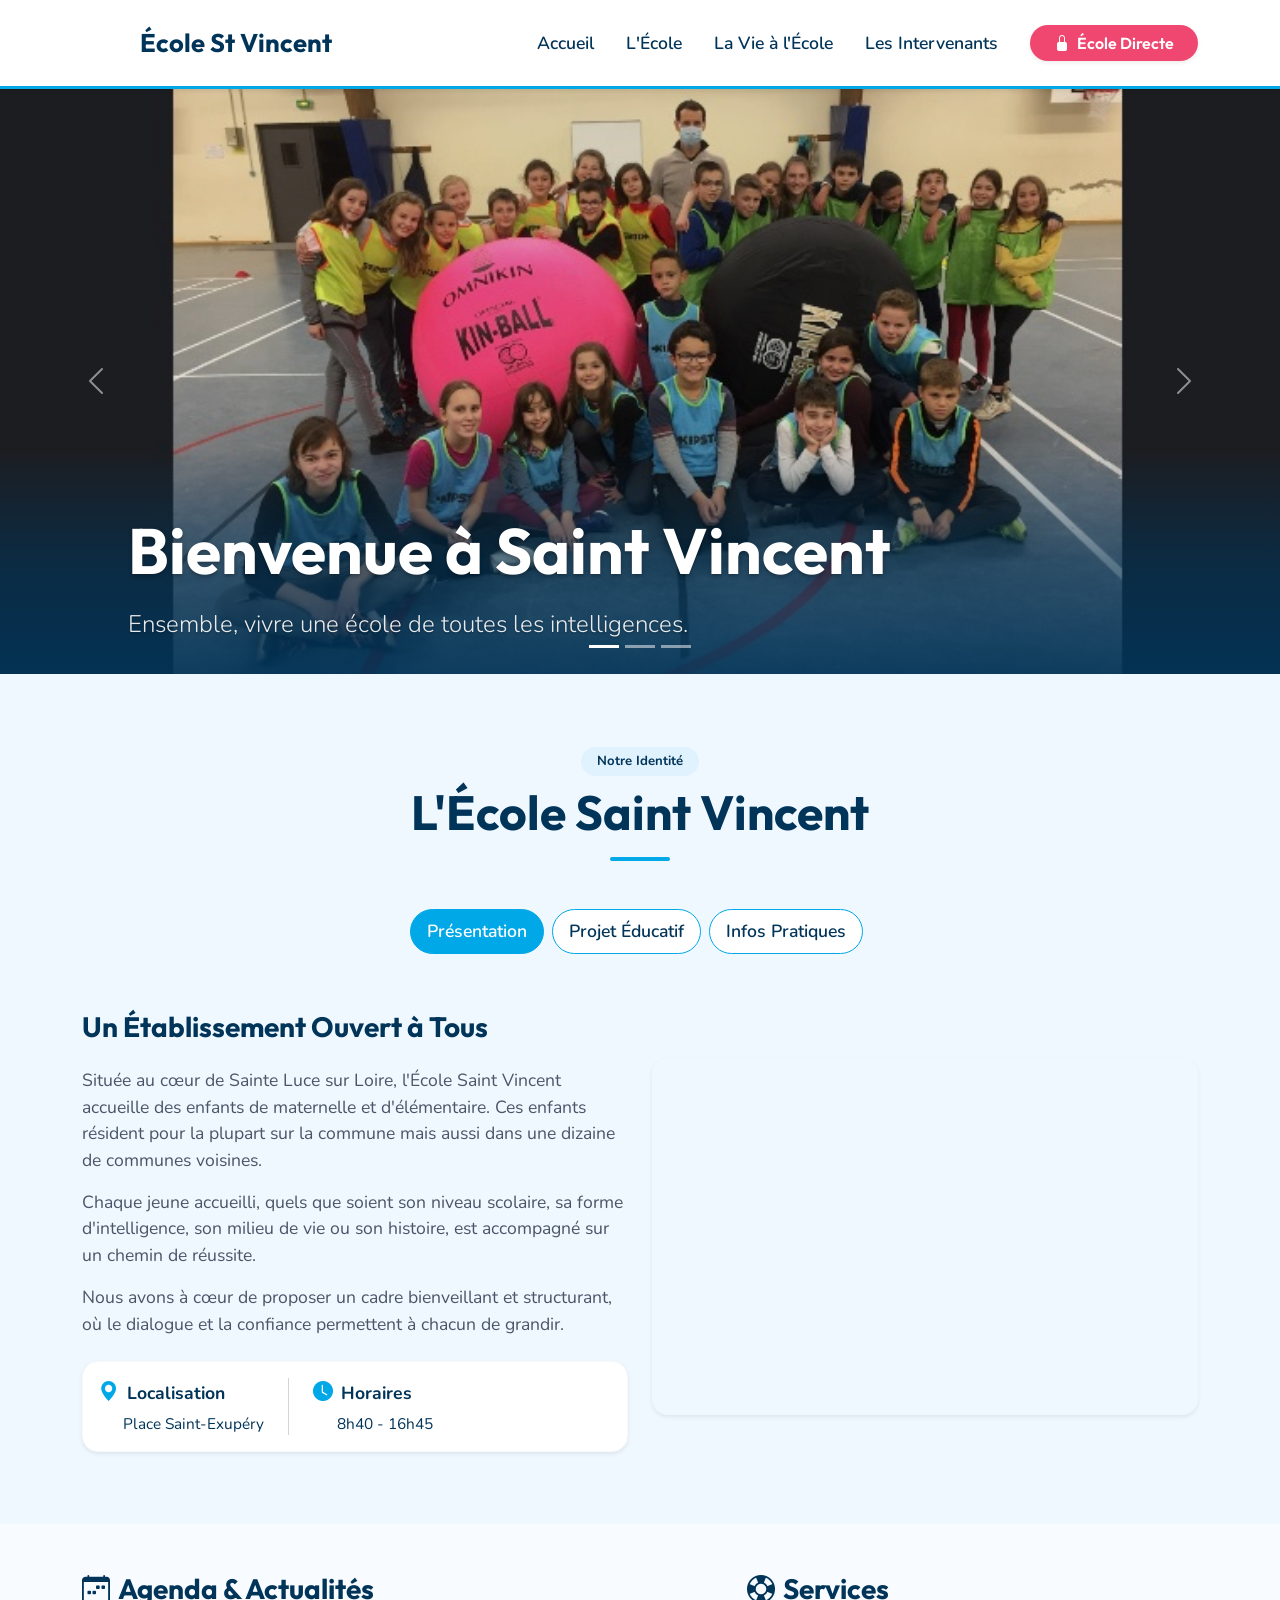
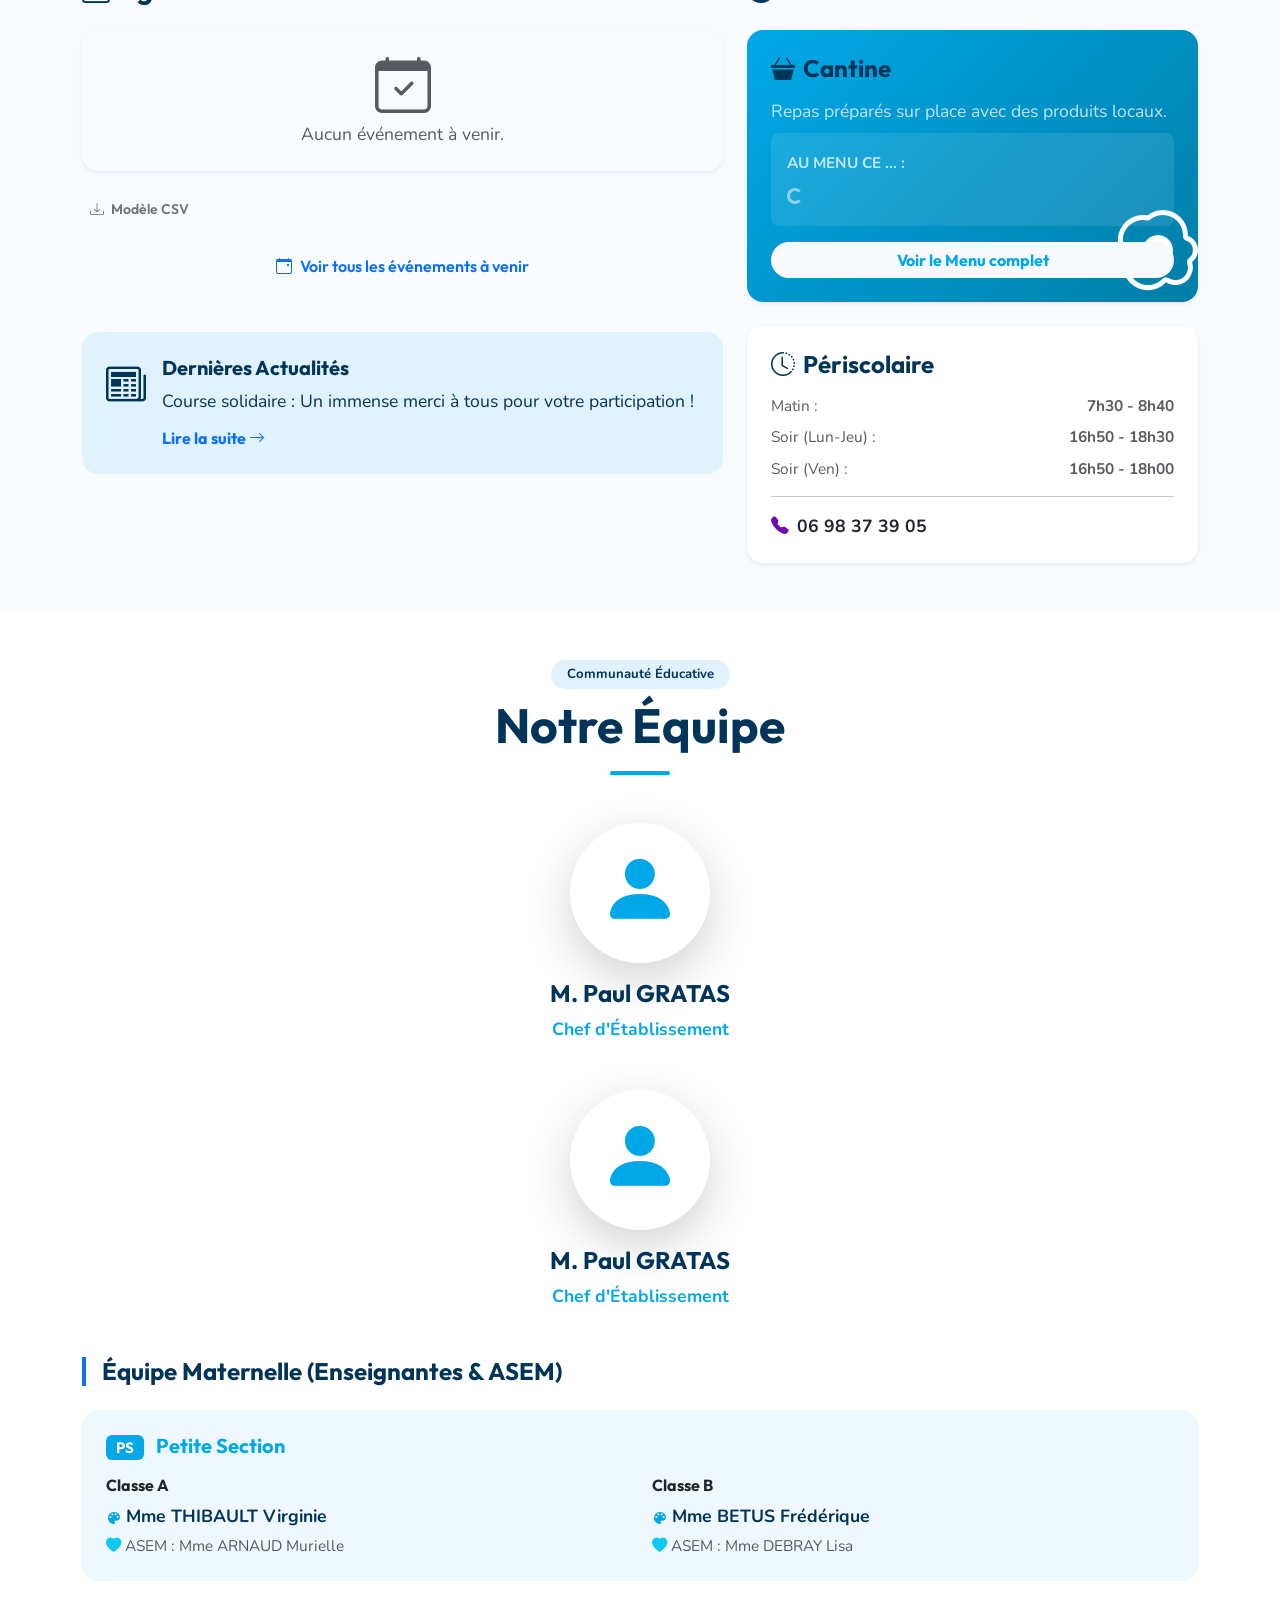
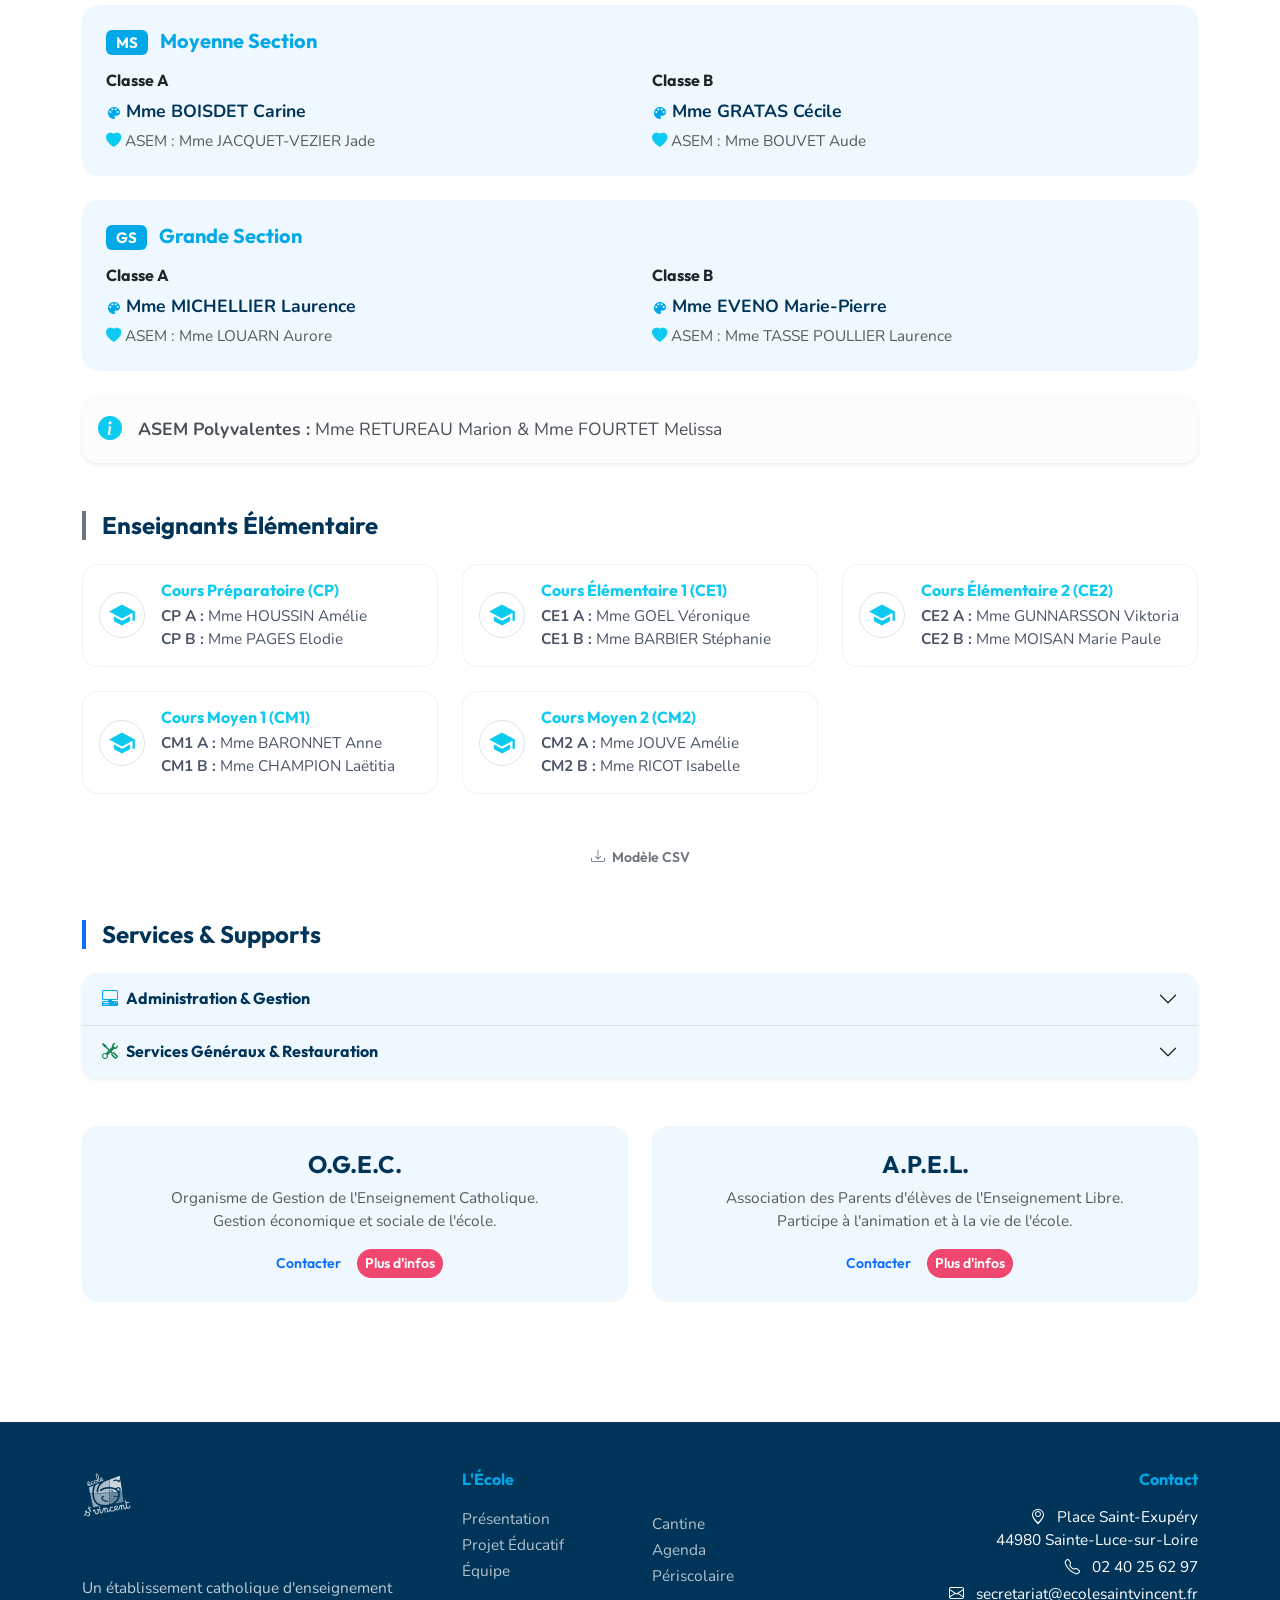
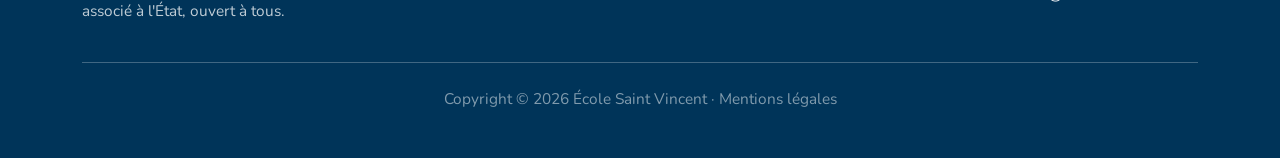
==== site_ecole_light/index.html @ 23d78b86 "test" ====
<!DOCTYPE html>
<html lang="fr">

<head>
    <meta charset="UTF-8">
    <meta name="viewport" content="width=device-width, initial-scale=1.0">
    <meta name="description"
        content="École Saint Vincent à Sainte-Luce-sur-Loire. Établissement catholique d'enseignement maternelle et élémentaire, ouvert à tous. Pédagogie bienveillante et inclusion.">
    <title>École Saint Vincent - Sainte-Luce-sur-Loire</title>
    <!-- Google Fonts: Outfit for headings, Nunito for text -->
    <link rel="preconnect" href="https://fonts.googleapis.com">
    <link rel="preconnect" href="https://fonts.gstatic.com" crossorigin>
    <link
        href="https://fonts.googleapis.com/css2?family=Outfit:wght@400;600;700&family=Nunito:wght@400;600;700&display=swap"
        rel="stylesheet">

    <!-- Bootstrap 5 CDN -->
    <link href="https://cdn.jsdelivr.net/npm/bootstrap@5.3.0/dist/css/bootstrap.min.css" rel="stylesheet">
    <!-- Bootstrap Icons -->
    <link rel="stylesheet" href="https://cdn.jsdelivr.net/npm/bootstrap-icons@1.11.0/font/bootstrap-icons.css">
    <!-- Google Material Icons -->
    <link href="https://fonts.googleapis.com/icon?family=Material+Icons" rel="stylesheet">
    <!-- Custom CSS -->
    <link href="assets/css/style.css?v=4" rel="stylesheet">
    <link rel="icon" href="assets/images/favicon.png" type="image/png">

    <!-- SEO & Open Graph -->
    <meta property="og:type" content="website">
    <meta property="og:url" content="https://www.ecolesaintvincent.fr/">
    <meta property="og:title" content="École Saint Vincent - Sainte-Luce-sur-Loire">
    <meta property="og:description"
        content="École maternelle et élémentaire catholique. Pédagogie bienveillante, ouverte à tous. Découvrez notre projet éducatif.">
    <meta property="og:image" content="https://www.ecolesaintvincent.fr/assets/images/banner1.jpg">

<body data-bs-spy="scroll" data-bs-target=".navbar" data-bs-offset="70">
    <!-- Preloader -->
    <div id="loader">
        <div class="spinner"></div>
    </div>

    <!-- Navigation -->
    <nav class="navbar navbar-expand-lg navbar-custom sticky-top shadow-sm">
        <div class="container">
            <a class="navbar-brand d-flex align-items-center fw-bold" href="index.html">
                <img src="assets/images/logo.png" alt="Logo École Saint Vincent" height="50"
                    class="me-2 d-inline-block align-text-top">
                <span class="d-none d-sm-inline">École St Vincent</span>
            </a>
            <button class="navbar-toggler" type="button" data-bs-toggle="collapse" data-bs-target="#navbarNav">
                <span class="navbar-toggler-icon"></span>
            </button>
            <div class="collapse navbar-collapse" id="navbarNav">
                <ul class="navbar-nav ms-auto align-items-center">
                    <li class="nav-item"><a class="nav-link active" href="index.html">Accueil</a></li>
                    <li class="nav-item"><a class="nav-link" href="#presentation">L'École</a></li>
                    <li class="nav-item"><a class="nav-link" href="#vie-scolaire">La Vie à l'École</a></li>
                    <li class="nav-item"><a class="nav-link" href="#intervenants">Les Intervenants</a></li>
                    <li class="nav-item ms-lg-3 mt-2 mt-lg-0">
                        <a class="btn btn-action shadow-sm rounded-pill px-4" href="https://www.ecoledirecte.com"
                            target="_blank"><i class="bi bi-lock-fill me-1"></i> École Directe</a>
                    </li>
                </ul>
            </div>
        </div>
    </nav>

    <!-- Hero Carousel -->
    <header id="homeCarousel" class="carousel slide carousel-fade" data-bs-ride="carousel">
        <div class="carousel-indicators">
            <button type="button" data-bs-target="#homeCarousel" data-bs-slide-to="0" class="active"></button>
            <button type="button" data-bs-target="#homeCarousel" data-bs-slide-to="1"></button>
            <button type="button" data-bs-target="#homeCarousel" data-bs-slide-to="2"></button>
        </div>
        <div class="carousel-inner">
            <!-- Organic Blob Background -->
            <div class="blob-container d-none d-lg-block">
                <div class="blob-shape"></div>
            </div>
            <div class="carousel-item active">
                <img src="assets/images/banner1.jpg" class="d-block w-100 placeholder-img" alt="École Saint Vincent"
                    style="height: 65vh; object-fit: cover; filter: brightness(0.9);">
                <div class="carousel-caption d-none d-md-block text-start">
                    <h1 class="display-3 fw-bold mb-3 slide-in-bottom">Bienvenue à Saint Vincent</h1>
                    <p class="lead fs-4 slide-in-bottom delay-1">Ensemble, vivre une école de toutes les intelligences.
                    </p>
                </div>
            </div>
            <div class="carousel-item">
                <img src="assets/images/banner2.jpg" loading="lazy" class="d-block w-100 placeholder-img"
                    alt="Apprentissage" style="height: 65vh; object-fit: cover; filter: brightness(0.9);">
                <div class="carousel-caption d-none d-md-block text-start">
                    <h2 class="display-3 fw-bold mb-3">Construire son Histoire</h2>
                    <p class="lead fs-4">Accompagner chaque enfant sur un chemin de réussite.</p>
                </div>
            </div>
            <div class="carousel-item">
                <img src="assets/images/banner3.jpg" loading="lazy" class="d-block w-100 placeholder-img"
                    alt="Camaraderie" style="height: 65vh; object-fit: cover; filter: brightness(0.9);">
                <div class="carousel-caption d-none d-md-block text-start">
                    <h2 class="display-3 fw-bold mb-3">Au Cœur de Sainte-Luce</h2>
                    <p class="lead fs-4">Un établissement catholique ouvert à tous.</p>
                </div>
            </div>
        </div>
        <button class="carousel-control-prev" type="button" data-bs-target="#homeCarousel" data-bs-slide="prev">
            <span class="carousel-control-prev-icon" aria-hidden="true"></span>
            <span class="visually-hidden">Précédent</span>
        </button>
        <button class="carousel-control-next" type="button" data-bs-target="#homeCarousel" data-bs-slide="next">
            <span class="carousel-control-next-icon" aria-hidden="true"></span>
            <span class="visually-hidden">Suivant</span>
        </button>
    </header>

    <!-- L'École Section (Tabs) -->
    <section id="presentation" class="py-5 bg-light-fun">
        <div class="container py-lg-4">
            <div class="text-center mb-5">
                <span class="badge bg-royal-light rounded-pill px-3 py-2 fw-bold mb-2">Notre Identité</span>
                <h2 class="display-5 font-heading text-royal">L'École Saint Vincent</h2>
                <div class="sep-line mx-auto mt-3"></div>
            </div>

            <ul class="nav nav-pills justify-content-center mb-5" id="pills-tab" role="tablist">
                <li class="nav-item" role="presentation">
                    <button class="nav-link active" id="pills-home-tab" data-bs-toggle="pill"
                        data-bs-target="#pills-home" type="button" role="tab">Présentation</button>
                </li>
                <li class="nav-item" role="presentation">
                    <button class="nav-link" id="pills-projet-tab" data-bs-toggle="pill" data-bs-target="#pills-projet"
                        type="button" role="tab">Projet Éducatif</button>
                </li>
                <li class="nav-item" role="presentation">
                    <button class="nav-link" id="pills-infos-tab" data-bs-toggle="pill" data-bs-target="#pills-infos"
                        type="button" role="tab">Infos Pratiques</button>
                </li>
            </ul>

            <div class="tab-content" id="pills-tabContent">
                <!-- Présentation -->
                <div class="tab-pane fade show active" id="pills-home" role="tabpanel">
                    <div class="row align-items-start">
                        <!-- Left Column: Story/Text + Info -->
                        <div class="col-lg-6">
                            <h3 class="fw-bold text-royal mb-4">Un Établissement Ouvert à Tous</h3>
                            <p>Située au cœur de Sainte Luce sur Loire, l'École Saint Vincent accueille des enfants de
                                maternelle et d'élémentaire. Ces enfants résident pour la plupart sur la commune mais
                                aussi dans une dizaine de communes voisines.</p>
                            <p>Chaque jeune accueilli, quels que soient son niveau scolaire, sa forme d'intelligence,
                                son milieu de vie ou son histoire, est accompagné sur un chemin de réussite.</p>
                            <p class="mb-4">Nous avons à cœur de proposer un cadre bienveillant et structurant, où le
                                dialogue et la
                                confiance permettent à chacun de grandir.</p>

                            <!-- Info Block (Moved to Left) -->
                            <div class="d-flex gap-4 bg-white p-3 rounded-4 shadow-sm border border-light w-100">
                                <div class="text-royal">
                                    <div class="d-flex align-items-center mb-1">
                                        <i class="bi bi-geo-alt-fill fs-5 me-2 text-primary"></i>
                                        <strong>Localisation</strong>
                                    </div>
                                    <span class="small d-block ps-4">Place Saint-Exupéry</span>
                                </div>
                                <div class="vr opacity-25"></div>
                                <div class="text-royal">
                                    <div class="d-flex align-items-center mb-1">
                                        <i class="bi bi-clock-fill fs-5 me-2 text-primary"></i>
                                        <strong>Horaires</strong>
                                    </div>
                                    <span class="small d-block ps-4">8h40 - 16h45</span>
                                </div>
                            </div>
                        </div>

                        <!-- Right Column: Map Only -->
                        <div class="col-lg-6 mt-4 mt-lg-0 pt-lg-5">
                            <!-- Google Maps (Zoom Increased z=16) -->
                            <div class="rounded-4 overflow-hidden shadow-sm h-100">
                                <iframe
                                    src="https://maps.google.com/maps?q=7G26%2B4G%20Sainte-Luce-sur-Loire&t=&z=16&ie=UTF8&iwloc=&output=embed"
                                    width="100%" height="350" style="border:0;" allowfullscreen="" loading="lazy"
                                    referrerpolicy="no-referrer-when-downgrade">
                                </iframe>
                            </div>
                        </div>
                    </div>
                </div>

                <!-- Projet Éducatif -->
                <div class="tab-pane fade" id="pills-projet" role="tabpanel">
                    <div class="card border-0 shadow-sm p-4 p-lg-5 rounded-4">
                        <div class="text-center mb-4">
                            <i class="bi bi-book-half display-4 text-secondary mb-3"></i>
                            <h3 class="fw-bold text-royal">"Ensemble vivre une école de toutes les intelligences"</h3>
                        </div>

                        <div class="row">
                            <div class="col-12">
                                <p class="lead text-center fst-italic text-muted mb-5">"Construire avec chacun une
                                    histoire signe de vie"</p>

                                <div class="mb-5">
                                    <h4 class="fw-bold text-primary mb-3">Un lieu de formation intégrale de la personne
                                        humaine</h4>
                                    <p class="fst-italic text-muted">"Faire la vérité sur sa relation aux autres.
                                        Apprendre à accepter l’autre dans sa différence, et voir dans cette différence
                                        la source de l’enrichissement mutuel." (Jean Marie PetitClerc)</p>
                                    <p>Notre école est avant tout un lieu de vie où tous (enfants, parents, enseignants,
                                        personnel) prennent plaisir à venir. Elle vit au quotidien les valeurs de
                                        l'Evangile, dans le respect des convictions de chacun. Dans une confiance
                                        partagée, chacun y trouve sa place.</p>
                                </div>

                                <div class="mb-5">
                                    <h4 class="fw-bold text-success mb-3">Un lieu d'expression et de réalisation</h4>
                                    <p class="fst-italic text-muted">"Accueillir, ce n'est pas se mettre en avant, mais
                                        laisser l'autre s'avancer, c'est d'abord apprendre à recevoir"</p>
                                    <p>Des temps forts et pédagogiques (échanges de services, décloisonnements, tuteurs,
                                        partenariats…) permettent de s’ouvrir aux autres. L'école St Vincent pose un
                                        cadre éducatif structurant pour permettre à chaque enfant de développer des
                                        compétences sociales essentielles.</p>
                                    <div class="alert alert-light border-start border-4 border-success shadow-sm">
                                        <i class="bi bi-shield-check text-success me-2"></i><strong>Engagement
                                            :</strong> L'école a signé la Charte contre le harcèlement (PHARE).
                                    </div>
                                </div>

                                <div class="mb-5">
                                    <h4 class="fw-bold text-primary mb-3">Un lieu d'attention aux fragilités</h4>
                                    <p>Une attention particulière est portée aux enfants aux besoins éducatifs
                                        particuliers. Nous proposons à chacun de mettre en avant ses compétences, en
                                        apportant des aides appropriées en lien avec l'enseignante spécialisée et les
                                        partenaires extérieurs.</p>
                                </div>

                                <div class="mb-5">
                                    <h4 class="fw-bold text-secondary mb-3">Un lieu de formation au discernement</h4>
                                    <p>L'équipe enseignante développe une pédagogie permettant de travailler de manière
                                        autonome (plan de travail, exposé...). Elle maintient un degré d’exigence pour
                                        un travail personnel sérieux, tout en mettant en place une pédagogie
                                        différenciée (individuel, groupes de besoins).</p>
                                </div>

                                <div class="row g-4 mt-4">
                                    <div class="col-md-6">
                                        <div class="h-100 p-4 bg-light-fun rounded-4">
                                            <h5 class="fw-bold text-royal mb-3">Suivi Maternelle</h5>
                                            <ul class="list-unstyled small">
                                                <li class="mb-2"><i
                                                        class="bi bi-journal-check text-success me-2"></i>Livret de
                                                    réussites individuel</li>
                                                <li class="mb-2"><i
                                                        class="bi bi-journal-check text-success me-2"></i>Cahiers de vie
                                                    & liaison</li>
                                                <li><i class="bi bi-journal-check text-success me-2"></i>Diplôme de fin
                                                    de cycle I</li>
                                            </ul>
                                        </div>
                                    </div>
                                    <div class="col-md-6">
                                        <div class="h-100 p-4 bg-light-fun rounded-4">
                                            <h5 class="fw-bold text-royal mb-3">Suivi Élémentaire</h5>
                                            <ul class="list-unstyled small">
                                                <li class="mb-2"><i
                                                        class="bi bi-journal-richtext text-primary me-2"></i>Livret
                                                    Scolaire Unique (LSU)</li>
                                                <li class="mb-2"><i
                                                        class="bi bi-journal-richtext text-primary me-2"></i>Accessible
                                                    en ligne (Janv/Juin)</li>
                                                <li><i class="bi bi-journal-richtext text-primary me-2"></i>Bilan
                                                    d'année complet</li>
                                            </ul>
                                        </div>
                                    </div>
                                </div>
                                <button class="btn btn-outline-primary rounded-pill d-block mx-auto mt-4"
                                    data-bs-toggle="collapse" data-bs-target="#projetDetails">Lire le projet
                                    complet</button>
                                <div class="collapse mt-4" id="projetDetails">
                                    <!-- ... content ... -->
                                    <p>Détails du projet éducatif...</p>
                                </div>
                            </div>
                        </div>
                    </div>
                </div>

                <!-- Infos Pratiques -->
                <div class="tab-pane fade" id="pills-infos" role="tabpanel">
                    <div class="row g-4">
                        <!-- Règlements -->
                        <div class="col-md-4">
                            <div class="card h-100 border-0 shadow-sm rounded-4 text-center p-4">
                                <i class="bi bi-file-earmark-text text-primary display-4 mb-3"></i>
                                <h5>Règlements</h5>
                                <p class="text-muted small">Règlement intérieur et charte de vie.</p>
                                <button type="button" class="btn btn-outline-primary rounded-pill btn-sm mt-auto"
                                    data-bs-toggle="modal" data-bs-target="#reglementModal">Voir les détails</button>

                                <!-- Modal Règlements -->
                                <div class="modal fade" id="reglementModal" tabindex="-1" aria-hidden="true">
                                    <div class="modal-dialog">
                                        <div class="modal-content">
                                            <div class="modal-header">
                                                <h5 class="modal-title">Règlements</h5>
                                                <button type="button" class="btn-close" data-bs-dismiss="modal"
                                                    aria-label="Close"></button>
                                            </div>
                                            <div class="modal-body text-start">
                                                <h6 class="fw-bold text-royal mb-3">Préambule</h6>
                                                <p class="small">L’école Saint-Vincent est un établissement catholique
                                                    d’enseignement lié à l’Etat par un contrat d’association. Chaque
                                                    enfant accueilli est accompagné sur un chemin de réussite.</p>

                                                <h6 class="fw-bold text-royal mt-4 mb-2">Horaires & Accès</h6>
                                                <ul class="small">
                                                    <li><strong>Classe :</strong> 8h50-12h00 / 13h40-16h45. (Accueil dès
                                                        8h40).</li>
                                                    <li><strong>Portail :</strong> Fermé après 8h50 et 13h40. Respectez
                                                        impérativement ces horaires.</li>
                                                    <li><strong>Accès Maternelle :</strong> Accompagnement obligatoire
                                                        jusqu'à la classe. Poussettes à l'extérieur.</li>
                                                </ul>

                                                <h6 class="fw-bold text-royal mt-4 mb-2">Vie Scolaire</h6>
                                                <ul class="small">
                                                    <li><strong>Absences :</strong> Signaler avant 9h par mail.
                                                        Justificatif écrit au retour.</li>
                                                    <li><strong>Santé :</strong> Aucun médicament à l'école (sauf PAI).
                                                        Maladie contagieuse = éviction.</li>
                                                    <li><strong>Objets :</strong> Bijoux, Chewing-gums, sucettes et jeux
                                                        d'échange interdits.</li>
                                                </ul>

                                                <h6 class="fw-bold text-royal mt-4 mb-2">Sanctions</h6>
                                                <p class="small">En cas de manquement, des sanctions graduées sont
                                                    prévues : de l'avertissement oral (Niveau 1) à l'exclusion
                                                    temporaire ou définitive (Niveau 3) décidée en conseil.</p>
                                            </div>
                                        </div>
                                    </div>
                                </div>
                            </div>
                        </div>

                        <!-- Tarifs -->
                        <div class="col-md-4">
                            <div class="card h-100 border-0 shadow-sm rounded-4 text-center p-4">
                                <i class="bi bi-currency-euro text-secondary display-4 mb-3"></i>
                                <h5>Tarifs 2025/2026</h5>
                                <p class="text-muted small">Contributions et Restauration.</p>
                                <button type="button" class="btn btn-outline-primary rounded-pill btn-sm mt-auto"
                                    data-bs-toggle="modal" data-bs-target="#tarifsModal">Consulter les prix</button>

                                <!-- Modal Tarifs -->
                                <div class="modal fade" id="tarifsModal" tabindex="-1" aria-hidden="true">
                                    <div class="modal-dialog">
                                        <div class="modal-content">
                                            <div class="modal-header">
                                                <h5 class="modal-title">Tarifs 2025/2026</h5>
                                                <button type="button" class="btn-close" data-bs-dismiss="modal"
                                                    aria-label="Close"></button>
                                            </div>
                                            <div class="modal-body text-start">
                                                <div id="tarifs-container">
                                                    <div class="text-center p-4">
                                                        <div class="spinner-border text-primary" role="status"></div>
                                                        <p class="mt-2 small text-muted">Chargement des tarifs...</p>
                                                    </div>
                                                </div>
                                                <!-- Download Model Button (For Demo/Admin) -->
                                                <div class="mt-4 pt-3 border-top text-center">
                                                    <a href="assets/csv_templates/modele_tarifs.csv"
                                                        class="btn btn-sm btn-outline-secondary rounded-pill" download>
                                                        <i class="bi bi-download me-1"></i> Modèle CSV
                                                    </a>
                                                </div>
                                            </div>
                                        </div>
                                    </div>
                                </div>
                            </div>
                        </div>

                        <!-- Fournitures -->
                        <div class="col-md-4">
                            <div class="card h-100 border-0 shadow-sm rounded-4 text-center p-4">
                                <i class="bi bi-briefcase text-success display-4 mb-3"></i>
                                <h5>Fournitures</h5>
                                <p class="text-muted small">Matériel pour la rentrée.</p>
                                <button type="button" class="btn btn-outline-primary rounded-pill btn-sm mt-auto"
                                    data-bs-toggle="modal" data-bs-target="#fournituresModal">Liste du matériel</button>

                                <!-- Modal Fournitures -->
                                <div class="modal fade" id="fournituresModal" tabindex="-1" aria-hidden="true">
                                    <div class="modal-dialog">
                                        <div class="modal-content">
                                            <div class="modal-header">
                                                <h5 class="modal-title">Listes de Fournitures</h5>
                                                <button type="button" class="btn-close" data-bs-dismiss="modal"
                                                    aria-label="Close"></button>
                                            </div>
                                            <div class="modal-body text-start">
                                                <p>Les listes détaillées par classe sont disponibles en téléchargement
                                                    sur École Directe.</p>
                                                <ul>
                                                    <li>Cartable sans roulettes conseillé</li>
                                                    <li>Trousse complète (stylos, colle, ciseaux)</li>
                                                    <li>Tenue de sport</li>
                                                </ul>
                                            </div>
                                        </div>
                                    </div>
                                </div>
                            </div>
                        </div>
                    </div>
                </div>
            </div>
        </div>
    </section>

    <!-- La Vie à l'École (Agenda & Services) -->
    <section id="vie-scolaire" class="py-5">
        <div class="container">
            <div class="row align-items-start">
                <!-- Left: Agenda & News -->
                <div class="col-lg-7 mb-5 mb-lg-0">
                    <h3 class="fw-bold text-royal mb-4"><i class="bi bi-calendar-week me-2"></i>Agenda & Actualités</h3>

                    <!-- Agenda List -->
                    <!-- Agenda List -->
                    <div id="agenda-container" class="list-group shadow-sm rounded-4 overflow-hidden mb-4">
                        <div class="text-center p-4">
                            <div class="spinner-border text-primary" role="status"></div>
                            <p class="mt-2 small text-muted">Chargement de l'agenda...</p>
                        </div>
                    </div>

                    <!-- Download Model Button (For Demo/Admin) -->
                    <div class="mb-4">
                        <a href="assets/csv_templates/modele_agenda.csv"
                            class="btn btn-sm btn-outline-secondary rounded-pill" download>
                            <i class="bi bi-download me-1"></i> Modèle CSV
                        </a>
                    </div>

                    <!-- Voir tout l'agenda Button -->
                    <button class="btn btn-outline-primary rounded-pill w-100 mb-5" data-bs-toggle="offcanvas"
                        data-bs-target="#offcanvasAgenda">
                        <i class="bi bi-calendar-event me-2"></i>Voir tous les événements à venir
                    </button>

                    <!-- Offcanvas Agenda -->
                    <div class="offcanvas offcanvas-start" tabindex="-1" id="offcanvasAgenda"
                        aria-labelledby="offcanvasAgendaLabel">
                        <div class="offcanvas-header bg-royal-light">
                            <h5 class="offcanvas-title fw-bold text-royal" id="offcanvasAgendaLabel">Agenda Complet</h5>
                            <button type="button" class="btn-close" data-bs-dismiss="offcanvas"
                                aria-label="Close"></button>
                        </div>
                        <div class="offcanvas-body">
                            <!-- Full List Duplicate for Demo -->
                            <!-- Full List Duplicate for Demo -->
                            <div id="agenda-full-container" class="list-group shadow-sm rounded-4 overflow-hidden mb-4">
                                <!-- Dynamic content -->
                            </div>
                        </div>
                    </div>

                    <!-- News Highlight -->
                    <div class="card bg-royal-light border-0 rounded-4 p-4">
                        <div class="d-flex">
                            <div class="me-3">
                                <i class="bi bi-newspaper fs-1 text-royal"></i>
                            </div>
                            <div>
                                <h5 class="fw-bold text-royal">Dernières Actualités</h5>
                                <p class="mb-2">Course solidaire : Un immense merci à tous pour votre participation !
                                </p>
                                <button class="btn btn-link small fw-bold text-decoration-none p-0"
                                    data-bs-toggle="offcanvas" data-bs-target="#offcanvasActu">Lire la suite <i
                                        class="bi bi-arrow-right"></i></button>
                            </div>
                        </div>
                    </div>

                    <!-- Offcanvas Actualités -->
                    <div class="offcanvas offcanvas-start" tabindex="-1" id="offcanvasActu"
                        aria-labelledby="offcanvasActuLabel">
                        <div class="offcanvas-header bg-royal-light">
                            <h5 class="offcanvas-title fw-bold text-royal" id="offcanvasActuLabel">Actualités</h5>
                            <button type="button" class="btn-close" data-bs-dismiss="offcanvas"
                                aria-label="Close"></button>
                        </div>
                        <div class="offcanvas-body">
                            <div id="actu-offcanvas-container">
                                <!-- Dynamic content -->
                            </div>
                            <!-- Download Model Button (For Demo/Admin) -->
                            <div class="mt-4 pt-3 border-top text-center">
                                <a href="assets/csv_templates/modele_actu.csv"
                                    class="btn btn-sm btn-outline-secondary rounded-pill" download>
                                    <i class="bi bi-download me-1"></i> Modèle CSV
                                </a>
                            </div>
                        </div>
                    </div>
                </div>

                <!-- Right: Services (Cantine/Périscolaire) -->
                <div class="col-lg-5">
                    <h3 class="fw-bold text-royal mb-4"><i class="bi bi-life-preserver me-2"></i>Services</h3>

                    <!-- Cantine -->
                    <div
                        class="card bg-menu text-white border-0 shadow-sm rounded-4 mb-4 overflow-hidden position-relative">
                        <div class="card-body p-4 position-relative z-1">
                            <h4 class="fw-bold mb-3"><i class="bi bi-basket3-fill me-2"></i>Cantine</h4>
                            <p class="mb-2 opacity-75">Repas préparés sur place avec des produits locaux.</p>
                            <div class="bg-white bg-opacity-10 p-3 rounded-3 mb-3" id="cantine-home-widget">
                                <small class="text-uppercase fw-bold opacity-75" id="cantine-home-date">Au menu ce ...
                                    :</small>
                                <div id="cantine-home-list" class="mt-2">
                                    <!-- Dynamic content will be injected here -->
                                    <div class="spinner-border spinner-border-sm text-white opacity-50" role="status">
                                    </div>
                                </div>
                            </div>
                            <button class="btn btn-light text-primary fw-bold rounded-pill w-100"
                                data-bs-toggle="offcanvas" data-bs-target="#offcanvasCantine">Voir le
                                Menu complet</button>
                        </div>
                        <i
                            class="bi bi-egg-fried position-absolute bottom-0 end-0 display-1 opacity-10 me-n3 mb-n3"></i>
                    </div>

                    <!-- Offcanvas Cantine -->
                    <div class="offcanvas offcanvas-end" tabindex="-1" id="offcanvasCantine"
                        aria-labelledby="offcanvasCantineLabel">
                        <div class="offcanvas-header bg-primary text-white">
                            <h5 class="offcanvas-title fw-bold" id="offcanvasCantineLabel">Menu de la Cantine</h5>
                            <button type="button" class="btn-close btn-close-white" data-bs-dismiss="offcanvas"
                                aria-label="Close"></button>
                        </div>
                        <div class="offcanvas-body">
                            <div class="alert alert-info mb-4">
                                <p class="small mb-0"><strong>Note :</strong> Les repas sont préparés sur place avec des
                                    produits frais et locaux.</p>
                            </div>

                            <h6 id="cantine-week-title" class="fw-bold text-royal border-bottom pb-2 mb-3">Semaine du
                                ...</h6>

                            <div id="cantine-content">
                                <div class="text-center p-4">
                                    <div class="spinner-border text-primary" role="status"></div>
                                    <p class="mt-2 small text-muted">Chargement du menu...</p>
                                </div>
                            </div>

                            <!-- Download Model Button (For Demo/Admin) -->
                            <div class="mt-4 pt-3 border-top text-center">
                                <a href="assets/csv_templates/modele_cantine.csv"
                                    class="btn btn-sm btn-outline-secondary rounded-pill" download>
                                    <i class="bi bi-download me-1"></i> Modèle CSV
                                </a>
                            </div>
                        </div>
                    </div>

                    <!-- Périscolaire -->
                    <div class="card border-0 shadow-sm rounded-4 p-4">
                        <h4 class="fw-bold text-royal mb-3"><i class="bi bi-clock-history me-2"></i>Périscolaire</h4>
                        <ul class="list-unstyled text-muted small mb-0">
                            <li class="mb-2 d-flex justify-content-between">
                                <span>Matin :</span> <strong>7h30 - 8h40</strong>
                            </li>
                            <li class="mb-2 d-flex justify-content-between">
                                <span>Soir (Lun-Jeu) :</span> <strong>16h50 - 18h30</strong>
                            </li>
                            <li class="d-flex justify-content-between">
                                <span>Soir (Ven) :</span> <strong>16h50 - 18h00</strong>
                            </li>
                        </ul>
                        <hr>
                        <div class="d-flex align-items-center">
                            <i class="bi bi-telephone-fill text-secondary me-2"></i>
                            <span class="fw-bold text-dark">06 98 37 39 05</span>
                        </div>
                    </div>
                </div>
            </div>
        </div>
    </section>

    <!-- Les Intervenants Section (Detailed Team) -->
    <section id="intervenants" class="py-5 bg-white">
        <div class="container mb-5">
            <div class="text-center mb-5">
                <span class="badge bg-royal-light rounded-pill px-3 py-2 fw-bold mb-2">Communauté Éducative</span>
                <h2 class="display-5 font-heading text-royal">Notre Équipe</h2>
                <div class="sep-line mx-auto mt-3"></div>
            </div>

            <!-- Management -->
            <div class="row justify-content-center mb-5">
                <div class="col-md-4">
                    <div class="text-center">
                        <div class="avatar mx-auto mb-3 bg-white shadow-lg p-3 rounded-circle"
                            style="width: 140px; height: 140px; display: flex; align-items: center; justify-content: center;">
                            <i class="bi bi-person-fill display-1 text-primary"></i>
                        </div>
                        <h4 class="fw-bold text-royal">M. Paul GRATAS</h4>
                        <p class="text-primary fw-bold mb-0">Chef d'Établissement</p>
                    </div>
                </div>
            </div>

            <!-- Maternelle & ASEM (Grouped by Level) -->
            <div class="mb-5">
                <div id="team-container">
                    <div class="text-center p-5">
                        <div class="spinner-border text-primary" role="status"></div>
                        <p class="mt-3 text-muted">Chargement de l'équipe...</p>
                    </div>
                </div>
                <!-- Download Model Button (For Demo/Admin) -->
                <div class="mb-5 text-center">
                    <a href="assets/csv_templates/modele_equipe.csv"
                        class="btn btn-sm btn-outline-secondary rounded-pill" download>
                        <i class="bi bi-download me-1"></i> Modèle CSV
                    </a>
                </div>

                <!-- Services & Support (Accordion - Admin & Services Only) -->
                <div class="mb-5">
                    <h4 class="fw-bold text-royal mb-4 ps-3 border-start border-4 border-primary">Services & Supports
                    </h4>

                    <div class="accordion shadow-sm rounded-4 overflow-hidden" id="accordionTeam">
                        <!-- 1. Administration & Gestion -->
                        <div class="accordion-item border-0 border-bottom">
                            <h2 class="accordion-header" id="headingAdmin">
                                <button class="accordion-button collapsed fw-bold text-royal bg-light-fun shadow-none"
                                    type="button" data-bs-toggle="collapse" data-bs-target="#collapseAdmin"
                                    aria-expanded="false" aria-controls="collapseAdmin"
                                    style="box-shadow: none !important;">
                                    <i class="bi bi-pc-display-horizontal me-2 text-primary"></i>Administration &
                                    Gestion
                                </button>
                            </h2>
                            <div id="collapseAdmin" class="accordion-collapse collapse" aria-labelledby="headingAdmin"
                                data-bs-parent="#accordionTeam">
                                <div class="accordion-body">
                                    <div class="row">
                                        <div class="col-md-6 mb-3">
                                            <h6 class="fw-bold text-primary">Secrétariat / Direction</h6>
                                            <p class="mb-1"><strong>Mme HIMBERT Gaëlle</strong> (Assistante Direction)
                                            </p>
                                            <p class="small text-muted"><i class="bi bi-envelope me-1"></i><a
                                                    href="mailto:secretariat@ecolesaintvincent.fr"
                                                    class="text-decoration-none text-muted">secretariat@ecolesaintvincent.fr</a>
                                            </p>
                                        </div>
                                        <div class="col-md-6 mb-3">
                                            <h6 class="fw-bold text-primary">Comptabilité / OGEC</h6>
                                            <p class="mb-1">Gestion assurée par l'OGEC et Mme Himbert.</p>
                                            <p class="small text-muted"><i class="bi bi-envelope me-1"></i><a
                                                    href="mailto:comptabilite@ecolesaintvincent.fr"
                                                    class="text-decoration-none text-muted">comptabilite@ecolesaintvincent.fr</a>
                                            </p>
                                        </div>
                                        <div class="col-md-6 mb-3">
                                            <h6 class="fw-bold text-primary">Site Web / Informatique</h6>
                                            <p class="mb-1">Responsable Technique</p>
                                            <p class="small text-muted"><i class="bi bi-envelope me-1"></i><a
                                                    href="mailto:webmaster@ecolesaintvincent.fr"
                                                    class="text-decoration-none text-muted">webmaster@ecolesaintvincent.fr</a>
                                            </p>
                                        </div>
                                    </div>
                                </div>
                            </div>
                        </div>

                        <!-- 2. Services Généraux (Entretien / Restauration) -->
                        <div class="accordion-item border-0">
                            <h2 class="accordion-header" id="headingServices">
                                <button class="accordion-button collapsed fw-bold text-royal bg-light-fun shadow-none"
                                    type="button" data-bs-toggle="collapse" data-bs-target="#collapseServices"
                                    aria-expanded="false" aria-controls="collapseServices"
                                    style="box-shadow: none !important;">
                                    <i class="bi bi-tools me-2 text-success"></i>Services Généraux & Restauration
                                </button>
                            </h2>
                            <div id="collapseServices" class="accordion-collapse collapse"
                                aria-labelledby="headingServices" data-bs-parent="#accordionTeam">
                                <div class="accordion-body">
                                    <div class="row">
                                        <div class="col-md-6 mb-3">
                                            <h6 class="fw-bold text-success">Restauration</h6>
                                            <p class="mb-1"><strong>M. BODAINE Sébastien</strong> (Responsable)</p>
                                            <ul class="list-unstyled small text-muted ps-3 border-start">
                                                <li>Mme THIAM LAMBERT Paoline</li>
                                                <li>Mme MAYAMBA MBELU Tina</li>
                                                <li>Mme CHAUSSE Béatrice</li>
                                                <li>Mme DUVAL Virginie</li>
                                            </ul>
                                        </div>
                                        <div class="col-md-6 mb-3">
                                            <h6 class="fw-bold text-success">Entretien & Maintenance</h6>
                                            <ul class="list-unstyled small text-muted ps-3 border-start">
                                                <li>Mme ULGER Songül</li>
                                                <li>Mme BERTHIER Marie-Odile</li>
                                                <li>Mme ETOURNEAU Virginie</li>
                                                <li>Mme DOGAN Sakiné</li>
                                            </ul>
                                        </div>
                                    </div>
                                </div>
                            </div>
                        </div>
                    </div>
                </div>


                <!-- Associations -->
                <div class="row text-center mt-5">
                    <div class="col-md-6 mb-4">
                        <div class="p-4 bg-light-fun rounded-4 h-100">
                            <h4 class="fw-bold text-royal">O.G.E.C.</h4>
                            <p class="text-muted small">Organisme de Gestion de l'Enseignement Catholique.<br>Gestion
                                économique et sociale de l'école.</p>
                            <div class="d-flex gap-2 justify-content-center">
                                <a href="mailto:ogec@ecolesaintvincent.fr"
                                    class="btn btn-sm btn-outline-primary rounded-pill">Contacter</a>
                                <button class="btn btn-sm btn-action rounded-pill" data-bs-toggle="modal"
                                    data-bs-target="#ogecModal">Plus d'infos</button>
                            </div>

                            <!-- Modal OGEC -->
                            <div class="modal fade" id="ogecModal" tabindex="-1" aria-hidden="true">
                                <div class="modal-dialog modal-lg">
                                    <div class="modal-content">
                                        <div class="modal-header">
                                            <h5 class="modal-title">Qu'est-ce que l'OGEC ?</h5>
                                            <button type="button" class="btn-close" data-bs-dismiss="modal"
                                                aria-label="Close"></button>
                                        </div>
                                        <div class="modal-body text-start">
                                            <p>L'OGEC est une association loi 1901, initiée par l'Enseignement
                                                Catholique,
                                                elle est au service de l'école. Elle lui donne une existence juridique,
                                                c'est-à-dire une personnalité morale.</p>
                                            <hr>
                                            <h6 class="fw-bold">Ses Missions</h6>
                                            <p class="small">Calcul et suivi du budget, tenue des comptes, détermination
                                                de
                                                la contribution demandée aux familles, paiement des charges de
                                                fonctionnement, assurances. En ce qui concerne la gestion des locaux,
                                                l'O.G.E.C. veille à leur entretien, rénovation et sécurité.</p>
                                            <p class="small">L'O.G.E.C. est l'employeur des personnels de droit privé
                                                (Chef
                                                d'établissement, ASEM, etc.).</p>
                                            <hr>
                                            <h6 class="fw-bold">Ses Membres</h6>
                                            <p class="small">Des bénévoles soucieux de la bonne marche de
                                                l'établissement :
                                                parents d'élèves, anciens élèves, amis de l'établissement...</p>
                                        </div>
                                    </div>
                                </div>
                            </div>
                        </div>
                    </div>
                    <div class="col-md-6 mb-4">
                        <div class="p-4 bg-light-fun rounded-4 h-100">
                            <h4 class="fw-bold text-royal">A.P.E.L.</h4>
                            <p class="text-muted small">Association des Parents d'élèves de l'Enseignement
                                Libre.<br>Participe à l'animation et à la vie de l'école.</p>
                            <div class="d-flex gap-2 justify-content-center">
                                <a href="mailto:apel@ecolesaintvincent.fr"
                                    class="btn btn-sm btn-outline-primary rounded-pill">Contacter</a>
                                <button class="btn btn-sm btn-action rounded-pill" data-bs-toggle="modal"
                                    data-bs-target="#apelModal">Plus d'infos</button>
                            </div>

                            <!-- Modal APEL -->
                            <div class="modal fade" id="apelModal" tabindex="-1" aria-hidden="true">
                                <div class="modal-dialog modal-lg">
                                    <div class="modal-content">
                                        <div class="modal-header">
                                            <h5 class="modal-title">Qu'est-ce que l'APEL ?</h5>
                                            <button type="button" class="btn-close" data-bs-dismiss="modal"
                                                aria-label="Close"></button>
                                        </div>
                                        <div class="modal-body text-start">
                                            <p>L'A.P.E.L. regroupe des parents d'élèves qui s'investissent pour
                                                faciliter la
                                                communication entre les différents partenaires de l'école (élèves,
                                                parents,
                                                enseignants, direction, OGEC).</p>
                                            <hr>
                                            <h6 class="fw-bold">Ses Missions</h6>
                                            <p class="small">L'association participe pleinement à la vie de l'école en
                                                développant des animations (kermesse, marché de Noël, etc.) et en
                                                soutenant
                                                les actions des enseignants. L'organisation de la Kermesse est l'un des
                                                temps forts majeurs de l'année.</p>
                                        </div>
                                    </div>
                                </div>
                            </div>
                        </div>
                    </div>
                </div>

            </div>
    </section>

    <!-- Footer -->
    <footer class="py-5 bg-footer text-white">
        <div class="container">
            <div class="row gy-4">
                <!-- Left: School Info (Left Aligned Only) -->
                <div class="col-lg-4 text-start">
                    <img src="assets/images/logo.png" height="50" class="mb-3 grayscale-logo" alt="Logo">
                    <h5 class="fw-bold mb-3">École Saint Vincent</h5>
                    <p class="small opacity-75">Un établissement catholique d'enseignement associé à l'État, ouvert à
                        tous.</p>
                </div>

                <!-- Middle: All Links (Left Aligned Only !important) -->
                <div class="col-lg-4 text-start">
                    <div class="row">
                        <div class="col-6">
                            <h6 class="fw-bold text-primary mb-3">L'École</h6>
                            <ul class="list-unstyled">
                                <li><a href="#presentation" class="footer-link small">Présentation</a></li>
                                <li><a href="#presentation" class="footer-link small">Projet Éducatif</a></li>
                                <li><a href="#intervenants" class="footer-link small">Équipe</a></li>
                            </ul>
                        </div>
                        <div class="col-6">
                            <h5 class="fw-bold mb-3">Liens utiles</h5>
                            <ul class="list-unstyled">
                                <li><a href="#vie-scolaire" class="footer-link small">Cantine</a></li>
                                <li><a href="#vie-scolaire" class="footer-link small">Agenda</a></li>
                                <li><a href="#vie-scolaire" class="footer-link small">Périscolaire</a></li>
                            </ul>
                        </div>
                    </div>
                </div>

                <!-- Right: Contact (Right Aligned on PC, Center on Mobile) -->
                <div class="col-lg-4 text-start text-lg-end">
                    <h6 class="fw-bold text-primary mb-3">Contact</h6>
                    <div class="d-flex flex-column align-items-start align-items-lg-end">
                        <p class="small mb-1"><i class="bi bi-geo-alt me-2"></i> Place Saint-Exupéry<br>44980
                            Sainte-Luce-sur-Loire</p>
                        <p class="small mb-1"><i class="bi bi-telephone me-2"></i> 02 40 25 62 97</p>
                        <p class="small"><i class="bi bi-envelope me-2"></i> secretariat@ecolesaintvincent.fr</p>
                    </div>
                </div>
            </div>
            <hr class="opacity-25 my-4">
            <div class="text-center small opacity-50">
                Copyright &copy; 2026 École Saint Vincent &middot; <a href="#"
                    class="text-white text-decoration-none">Mentions légales</a>
            </div>
        </div>
    </footer>

    <!-- Bootstrap JS. -->
    <script src="https://cdn.jsdelivr.net/npm/bootstrap@5.3.0/dist/js/bootstrap.bundle.min.js"></script>

    <!-- Loader Script -->
    <script>
        window.addEventListener('load', function () {
            const loader = document.getElementById('loader');
            loader.style.opacity = '0';
            setTimeout(() => {
                loader.style.display = 'none';
            }, 500);
        });
    </script>
    <!-- Custom Scripts -->
    <script src="assets/js/csv-loader.js"></script>
    <script src="assets/js/csv-loader.js"></script>
    <script src="assets/js/cantine.js"></script>
    <script src="assets/js/team.js"></script>
    <script src="assets/js/agenda.js"></script>
    <script src="assets/js/actu.js"></script>
    <script src="assets/js/tarifs.js"></script>
</body>

</html>
---- site_ecole_light/assets/css/style.css ----
/* Font Variables */
:root {
    --font-heading: 'Outfit', sans-serif;
    --font-body: 'Nunito', sans-serif;

    /* Blue-Dominant Palette */
    --color-primary: #00A8E8;
    /* Sky Blue */
    --color-primary-dark: #007EA7;
    --color-royal: #003459;
    /* Deep Blue */
    --color-text: #4a5568;
    /* Grey */

    /* Accents */
    --color-secondary: #7209B7;
    /* Violet */
    --color-accent: #EF476F;
    /* Pink */
    --color-success: #06D6A0;
    /* Mint */

    --color-bg-light: #F0F8FF;
}

body {
    font-family: var(--font-body);
    font-size: 1.1rem;
    color: var(--color-text);
    background-color: #f8fbff;
}

h1,
h2,
h3,
h4,
h5,
h6,
.font-heading {
    font-family: var(--font-heading);
    color: var(--color-royal);
    font-weight: 700;
}

/* Utility Classes for Colors */
.text-royal {
    color: var(--color-royal) !important;
}

.bg-royal {
    background-color: var(--color-royal) !important;
}

.text-primary {
    color: var(--color-primary) !important;
}

.bg-primary {
    background-color: var(--color-primary) !important;
}

.text-secondary {
    color: var(--color-secondary) !important;
}

/* Navbar */
.navbar-custom {
    background-color: rgba(255, 255, 255, 0.98);
    backdrop-filter: blur(10px);
    padding: 0.8rem 0;
    border-bottom: 3px solid var(--color-primary);
}

.navbar-brand {
    font-family: var(--font-heading);
    font-size: 1.6rem;
    color: var(--color-royal) !important;
}

.nav-link {
    font-weight: 600;
    color: var(--color-royal) !important;
    transition: all 0.3s;
    border-radius: 8px;
    padding: 0.5rem 1rem !important;
}

.nav-link:hover,
.nav-link.active {
    color: var(--color-primary) !important;
    background-color: rgba(0, 168, 232, 0.05);
    /* Default nav link hover */
}

/* Carousel */
/* Carousel */
.carousel-caption {
    background: linear-gradient(to top, rgba(0, 52, 89, 0.9) 0%, rgba(0, 52, 89, 0.6) 50%, transparent 100%);
    backdrop-filter: none;
    border-radius: 0;
    padding: 4rem 10% 2rem 10%;
    /* More padding top for gradient fade */
    bottom: 0;
    left: 0;
    right: 0;
    width: 100%;
    max-width: 100%;
    box-shadow: none;
    text-align: left;
}

.carousel-caption h1,
.carousel-caption h2 {
    color: white;
    /* Force white on dark gradient */
    margin-bottom: 0.5rem;
    text-shadow: 0 2px 4px rgba(0, 0, 0, 0.3);
}

.carousel-caption p {
    color: rgba(255, 255, 255, 0.9);
    /* White text */
    margin-bottom: 0;
    text-shadow: 0 1px 2px rgba(0, 0, 0, 0.3);
}

/* Animations */
.slide-in-bottom {
    animation: slideUp 0.8s cubic-bezier(0.2, 0.8, 0.2, 1) forwards;
    opacity: 0;
    transform: translateY(20px);
}

.delay-1 {
    animation-delay: 0.2s;
}

@keyframes slideUp {
    to {
        opacity: 1;
        transform: translateY(0);
    }
}

/* Sections */
.bg-light-fun {
    background-color: var(--color-bg-light);
}

.bg-royal-light {
    background-color: #E0F2FE;
    color: var(--color-royal);
}

.sep-line {
    height: 4px;
    width: 60px;
    background-color: var(--color-primary);
    border-radius: 2px;
    margin-bottom: 1.5rem;
}

/* Cards */
.card-team {
    transition: transform 0.3s, box-shadow 0.3s;
    background: white;
    border-radius: 16px !important;
    border: 1px solid rgba(0, 0, 0, 0.05);
}

.card-team:hover {
    transform: translateY(-5px);
    box-shadow: 0 15px 30px rgba(0, 52, 89, 0.1);
}

.avatar-circle {
    width: 100px;
    height: 100px;
    border-radius: 50%;
    object-fit: cover;
    border: 3px solid var(--color-primary);
    padding: 3px;
    background: white;
}

/* Agenda */
.date-box {
    font-family: var(--font-heading);
    border-radius: 12px;
}

.date-box.primary {
    background-color: var(--color-primary);
    color: white;
}

.date-box.secondary {
    background-color: var(--color-secondary);
    color: white;
}

.date-box.accent {
    background-color: var(--color-accent);
    color: white;
}

.bg-menu {
    background: linear-gradient(135deg, var(--color-primary) 0%, var(--color-primary-dark) 100%);
}

/* Tabs */
.nav-pills .nav-link {
    border-radius: 50rem;
    padding: 0.5rem 1.5rem;
    color: var(--color-royal);
    background: white;
    border: 1px solid var(--color-primary);
    margin-right: 0.5rem;
    margin-bottom: 0.5rem;
    font-weight: 600;
}

.nav-pills .nav-link:hover {
    background-color: var(--color-primary);
    /* Blue background on hover */
    color: white !important;
    /* White text on hover */
}

.nav-pills .nav-link.active {
    background-color: var(--color-primary);
    color: white !important;
    /* White text for active state */
}

/* Footer */
.bg-footer {
    background-color: var(--color-royal);
    color: white;
}

.footer-link {
    color: rgba(255, 255, 255, 0.7);
    text-decoration: none;
    transition: color 0.2s;
}

.footer-link:hover {
    color: var(--color-primary);
}

.grayscale-logo {
    filter: brightness(0) invert(1);
    opacity: 0.8;
}

/* Buttons */
.btn {
    font-family: var(--font-heading);
    font-weight: 600;
    border: none;
}

.btn-royal {
    background-color: var(--color-royal);
    color: white;
}

.btn-royal:hover {
    background-color: #002038;
    color: white !important;
}

.btn-action {
    background-color: var(--color-accent);
    color: white;
}

.btn-action:hover {
    background-color: #d13056;
    color: white !important;
}

/* --- Visual Polish Additions --- */

/* Dots Pattern */
.bg-dots {
    background-color: #ffffff;
    background-image: radial-gradient(#4a90e2 1px, transparent 1px);
    background-size: 20px 20px;
}

/* Organic Yellow Blob */
.blob-container {
    position: absolute;
    top: 0;
    left: 0;
    width: 100%;
    height: 100%;
    overflow: hidden;
    z-index: 0;
    pointer-events: none;
}

.blob-shape {
    position: absolute;
    top: -10%;
    left: -10%;
    width: 600px;
    height: 600px;
    background: #FFD54F;
    /* Yellow */
    border-radius: 40% 60% 70% 30% / 40% 50% 60% 50%;
    opacity: 0.6;
    animation: blob-bounce 15s infinite ease-in-out;
    filter: blur(40px);
    z-index: 1;
    /* slightly above background but below text if needed */
}

@keyframes blob-bounce {

    0%,
    100% {
        transform: translate(0, 0) scale(1);
        border-radius: 40% 60% 70% 30% / 40% 50% 60% 50%;
    }

    33% {
        transform: translate(50px, -30px) scale(1.1);
        border-radius: 70% 30% 50% 50% / 30% 30% 70% 70%;
    }

    66% {
        transform: translate(-20px, 20px) scale(0.9);
        border-radius: 100% 60% 60% 100% / 100% 100% 60% 60%;
    }
}

/* Loading Spinner */
#loader {
    position: fixed;
    top: 0;
    left: 0;
    width: 100%;
    height: 100%;
    background: #ffffff;
    z-index: 9999;
    display: flex;
    justify-content: center;
    align-items: center;
    transition: opacity 0.5s ease;
}

.spinner {
    width: 50px;
    height: 50px;
    border: 5px solid #f3f3f3;
    border-top: 5px solid #322BC0;
    /* Royal Blue */
    border-radius: 50%;
    animation: spin 1s linear infinite;
}

@keyframes spin {
    0% {
        transform: rotate(0deg);
    }

    100% {
        transform: rotate(360deg);
    }
}
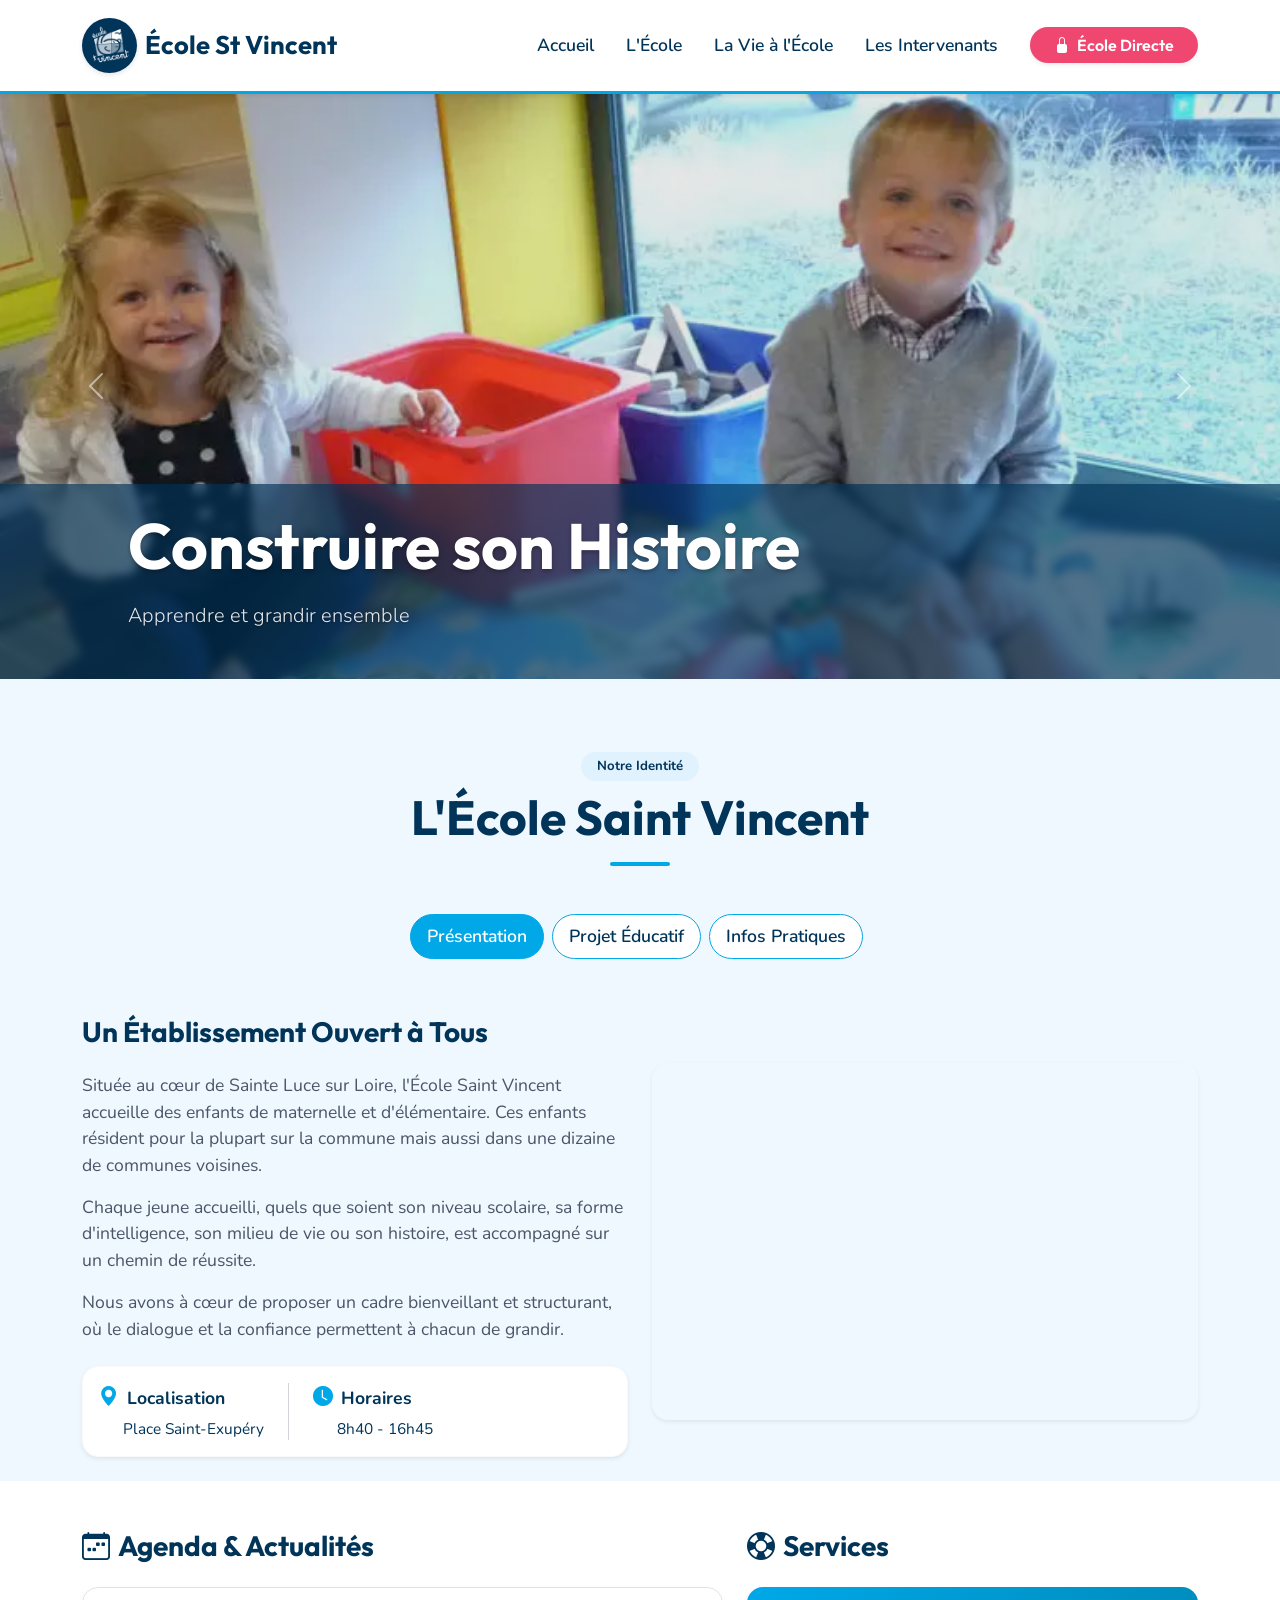
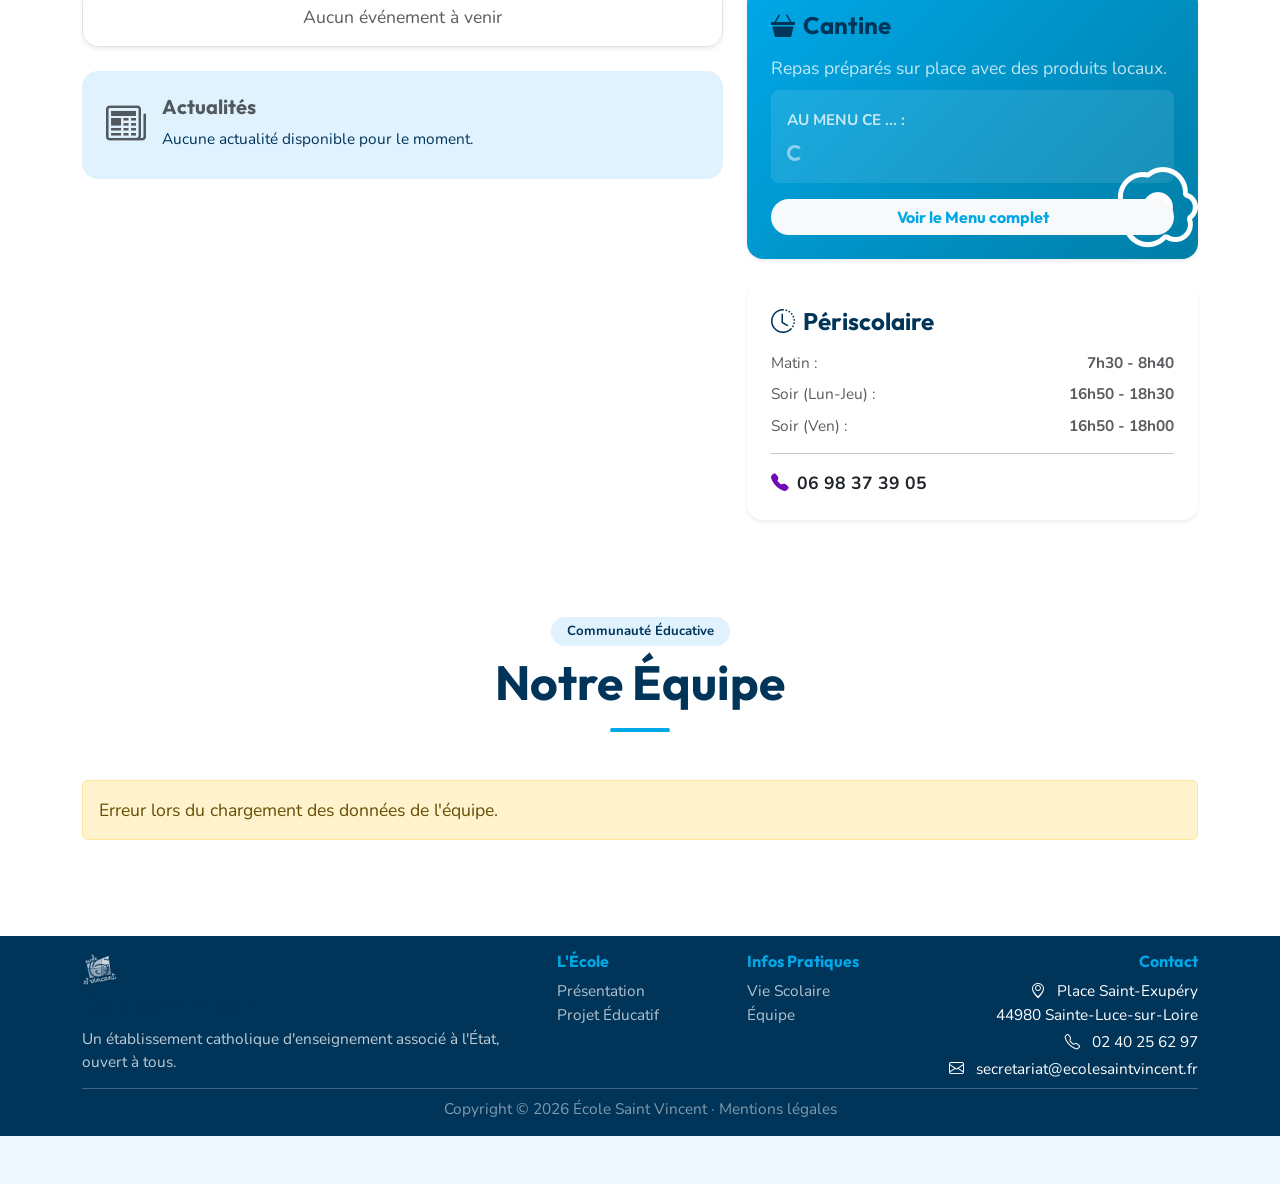
==== commit 2f1cc32d: "commit again last version" ====
--- a/site_ecole_light/index.html
+++ b/site_ecole_light/index.html
@@ -18,10 +18,12 @@
     <link href="https://cdn.jsdelivr.net/npm/bootstrap@5.3.0/dist/css/bootstrap.min.css" rel="stylesheet">
     <!-- Bootstrap Icons -->
     <link rel="stylesheet" href="https://cdn.jsdelivr.net/npm/bootstrap-icons@1.11.0/font/bootstrap-icons.css">
+    <!-- AOS - Animate On Scroll -->
+    <link href="https://unpkg.com/aos@2.3.1/dist/aos.css" rel="stylesheet">
     <!-- Google Material Icons -->
     <link href="https://fonts.googleapis.com/icon?family=Material+Icons" rel="stylesheet">
     <!-- Custom CSS -->
-    <link href="assets/css/style.css?v=4" rel="stylesheet">
+    <link href="assets/css/style.css?v=7" rel="stylesheet">
     <link rel="icon" href="assets/images/favicon.png" type="image/png">
 
     <!-- SEO & Open Graph -->
@@ -32,7 +34,46 @@
         content="École maternelle et élémentaire catholique. Pédagogie bienveillante, ouverte à tous. Découvrez notre projet éducatif.">
     <meta property="og:image" content="https://www.ecolesaintvincent.fr/assets/images/banner1.jpg">
 
+    <style>
+        /* Smooth scroll */
+        html {
+            scroll-behavior: smooth;
+        }
+
+        /* Skip to content link for accessibility */
+        .skip-link {
+            position: absolute;
+            top: -40px;
+            left: 0;
+            background: transparent;
+            color: var(--color-primary);
+            padding: 8px 16px;
+            text-decoration: none;
+            z-index: 10000;
+            border-radius: 0 0 4px 0;
+        }
+
+        .skip-link:focus {
+            top: 0;
+            color: #fff;
+        }
+
+        /* Hover lift effect for cards */
+        .hover-lift {
+            transition: all 0.3s ease;
+        }
+
+        .hover-lift:hover {
+            transform: translateY(-5px);
+            box-shadow: 0 0.5rem 1rem rgba(0, 0, 0, 0.15) !important;
+        }
+    </style>
+
+
 <body data-bs-spy="scroll" data-bs-target=".navbar" data-bs-offset="70">
+    <!-- Skip to main content for accessibility -->
+    <a href="#main-content" class="skip-link">Aller au contenu principal</a>
+
     <!-- Preloader -->
     <div id="loader">
         <div class="spinner"></div>
@@ -42,7 +83,7 @@
     <nav class="navbar navbar-expand-lg navbar-custom sticky-top shadow-sm">
         <div class="container">
             <a class="navbar-brand d-flex align-items-center fw-bold" href="index.html">
-                <img src="assets/images/logo.png" alt="Logo École Saint Vincent" height="50"
+                <img src="assets/images/logo.webp" alt="Logo École Saint Vincent" height="50"
                     class="me-2 d-inline-block align-text-top">
                 <span class="d-none d-sm-inline">École St Vincent</span>
             </a>
@@ -51,7 +92,7 @@
             </button>
             <div class="collapse navbar-collapse" id="navbarNav">
                 <ul class="navbar-nav ms-auto align-items-center">
-                    <li class="nav-item"><a class="nav-link active" href="index.html">Accueil</a></li>
+                    <li class="nav-item"><a class="nav-link active" href="#">Accueil</a></li>
                     <li class="nav-item"><a class="nav-link" href="#presentation">L'École</a></li>
                     <li class="nav-item"><a class="nav-link" href="#vie-scolaire">La Vie à l'École</a></li>
                     <li class="nav-item"><a class="nav-link" href="#intervenants">Les Intervenants</a></li>
@@ -66,18 +107,11 @@
 
     <!-- Hero Carousel -->
     <header id="homeCarousel" class="carousel slide carousel-fade" data-bs-ride="carousel">
-        <div class="carousel-indicators">
-            <button type="button" data-bs-target="#homeCarousel" data-bs-slide-to="0" class="active"></button>
-            <button type="button" data-bs-target="#homeCarousel" data-bs-slide-to="1"></button>
-            <button type="button" data-bs-target="#homeCarousel" data-bs-slide-to="2"></button>
-        </div>
+
         <div class="carousel-inner">
-            <!-- Organic Blob Background -->
-            <div class="blob-container d-none d-lg-block">
-                <div class="blob-shape"></div>
-            </div>
+
             <div class="carousel-item active">
-                <img src="assets/images/banner1.jpg" class="d-block w-100 placeholder-img" alt="École Saint Vincent"
+                <img src="assets/images/banner1.webp" class="d-block w-100 placeholder-img" alt="École Saint Vincent"
                     style="height: 65vh; object-fit: cover; filter: brightness(0.9);">
                 <div class="carousel-caption d-none d-md-block text-start">
                     <h1 class="display-3 fw-bold mb-3 slide-in-bottom">Bienvenue à Saint Vincent</h1>
@@ -86,7 +120,7 @@
                 </div>
             </div>
             <div class="carousel-item">
-                <img src="assets/images/banner2.jpg" loading="lazy" class="d-block w-100 placeholder-img"
+                <img src="assets/images/banner2.webp" loading="lazy" class="d-block w-100 placeholder-img"
                     alt="Apprentissage" style="height: 65vh; object-fit: cover; filter: brightness(0.9);">
                 <div class="carousel-caption d-none d-md-block text-start">
                     <h2 class="display-3 fw-bold mb-3">Construire son Histoire</h2>
@@ -94,7 +128,7 @@
                 </div>
             </div>
             <div class="carousel-item">
-                <img src="assets/images/banner3.jpg" loading="lazy" class="d-block w-100 placeholder-img"
+                <img src="assets/images/banner3.webp" loading="lazy" class="d-block w-100 placeholder-img"
                     alt="Camaraderie" style="height: 65vh; object-fit: cover; filter: brightness(0.9);">
                 <div class="carousel-caption d-none d-md-block text-start">
                     <h2 class="display-3 fw-bold mb-3">Au Cœur de Sainte-Luce</h2>
@@ -113,7 +147,7 @@
     </header>
 
     <!-- L'École Section (Tabs) -->
-    <section id="presentation" class="py-5 bg-light-fun">
+    <section id="presentation" class="py-5 bg-light-fun" data-aos="fade-up">
         <div class="container py-lg-4">
             <div class="text-center mb-5">
                 <span class="badge bg-royal-light rounded-pill px-3 py-2 fw-bold mb-2">Notre Identité</span>
@@ -141,14 +175,18 @@
                 <div class="tab-pane fade show active" id="pills-home" role="tabpanel">
                     <div class="row align-items-start">
                         <!-- Left Column: Story/Text + Info -->
-                        <div class="col-lg-6">
+                        <div class="col-lg-6" data-aos="fade-right">
                             <h3 class="fw-bold text-royal mb-4">Un Établissement Ouvert à Tous</h3>
-                            <p>Située au cœur de Sainte Luce sur Loire, l'École Saint Vincent accueille des enfants de
-                                maternelle et d'élémentaire. Ces enfants résident pour la plupart sur la commune mais
+                            <p>Située au cœur de Sainte Luce sur Loire, l'École Saint Vincent accueille des enfants
+                                de
+                                maternelle et d'élémentaire. Ces enfants résident pour la plupart sur la commune
+                                mais
                                 aussi dans une dizaine de communes voisines.</p>
-                            <p>Chaque jeune accueilli, quels que soient son niveau scolaire, sa forme d'intelligence,
+                            <p>Chaque jeune accueilli, quels que soient son niveau scolaire, sa forme
+                                d'intelligence,
                                 son milieu de vie ou son histoire, est accompagné sur un chemin de réussite.</p>
-                            <p class="mb-4">Nous avons à cœur de proposer un cadre bienveillant et structurant, où le
+                            <p class="mb-4">Nous avons à cœur de proposer un cadre bienveillant et structurant, où
+                                le
                                 dialogue et la
                                 confiance permettent à chacun de grandir.</p>
 
@@ -188,10 +226,11 @@
 
                 <!-- Projet Éducatif -->
                 <div class="tab-pane fade" id="pills-projet" role="tabpanel">
-                    <div class="card border-0 shadow-sm p-4 p-lg-5 rounded-4">
+                    <div class="card border-0 shadow-sm p-3 p-lg-4 rounded-4">
                         <div class="text-center mb-4">
                             <i class="bi bi-book-half display-4 text-secondary mb-3"></i>
-                            <h3 class="fw-bold text-royal">"Ensemble vivre une école de toutes les intelligences"</h3>
+                            <h3 class="fw-bold text-royal">"Ensemble vivre une école de toutes les intelligences"
+                            </h3>
                         </div>
 
                         <div class="row">
@@ -200,22 +239,28 @@
                                     histoire signe de vie"</p>
 
                                 <div class="mb-5">
-                                    <h4 class="fw-bold text-primary mb-3">Un lieu de formation intégrale de la personne
+                                    <h4 class="fw-bold text-primary mb-3">Un lieu de formation intégrale de la
+                                        personne
                                         humaine</h4>
                                     <p class="fst-italic text-muted">"Faire la vérité sur sa relation aux autres.
-                                        Apprendre à accepter l’autre dans sa différence, et voir dans cette différence
+                                        Apprendre à accepter l’autre dans sa différence, et voir dans cette
+                                        différence
                                         la source de l’enrichissement mutuel." (Jean Marie PetitClerc)</p>
-                                    <p>Notre école est avant tout un lieu de vie où tous (enfants, parents, enseignants,
+                                    <p>Notre école est avant tout un lieu de vie où tous (enfants, parents,
+                                        enseignants,
                                         personnel) prennent plaisir à venir. Elle vit au quotidien les valeurs de
                                         l'Evangile, dans le respect des convictions de chacun. Dans une confiance
                                         partagée, chacun y trouve sa place.</p>
                                 </div>
 
                                 <div class="mb-5">
-                                    <h4 class="fw-bold text-success mb-3">Un lieu d'expression et de réalisation</h4>
-                                    <p class="fst-italic text-muted">"Accueillir, ce n'est pas se mettre en avant, mais
+                                    <h4 class="fw-bold text-success mb-3">Un lieu d'expression et de réalisation
+                                    </h4>
+                                    <p class="fst-italic text-muted">"Accueillir, ce n'est pas se mettre en avant,
+                                        mais
                                         laisser l'autre s'avancer, c'est d'abord apprendre à recevoir"</p>
-                                    <p>Des temps forts et pédagogiques (échanges de services, décloisonnements, tuteurs,
+                                    <p>Des temps forts et pédagogiques (échanges de services, décloisonnements,
+                                        tuteurs,
                                         partenariats…) permettent de s’ouvrir aux autres. L'école St Vincent pose un
                                         cadre éducatif structurant pour permettre à chaque enfant de développer des
                                         compétences sociales essentielles.</p>
@@ -229,14 +274,18 @@
                                     <h4 class="fw-bold text-primary mb-3">Un lieu d'attention aux fragilités</h4>
                                     <p>Une attention particulière est portée aux enfants aux besoins éducatifs
                                         particuliers. Nous proposons à chacun de mettre en avant ses compétences, en
-                                        apportant des aides appropriées en lien avec l'enseignante spécialisée et les
+                                        apportant des aides appropriées en lien avec l'enseignante spécialisée et
+                                        les
                                         partenaires extérieurs.</p>
                                 </div>
 
                                 <div class="mb-5">
-                                    <h4 class="fw-bold text-secondary mb-3">Un lieu de formation au discernement</h4>
-                                    <p>L'équipe enseignante développe une pédagogie permettant de travailler de manière
-                                        autonome (plan de travail, exposé...). Elle maintient un degré d’exigence pour
+                                    <h4 class="fw-bold text-secondary mb-3">Un lieu de formation au discernement
+                                    </h4>
+                                    <p>L'équipe enseignante développe une pédagogie permettant de travailler de
+                                        manière
+                                        autonome (plan de travail, exposé...). Elle maintient un degré d’exigence
+                                        pour
                                         un travail personnel sérieux, tout en mettant en place une pédagogie
                                         différenciée (individuel, groupes de besoins).</p>
                                 </div>
@@ -250,9 +299,11 @@
                                                         class="bi bi-journal-check text-success me-2"></i>Livret de
                                                     réussites individuel</li>
                                                 <li class="mb-2"><i
-                                                        class="bi bi-journal-check text-success me-2"></i>Cahiers de vie
+                                                        class="bi bi-journal-check text-success me-2"></i>Cahiers de
+                                                    vie
                                                     & liaison</li>
-                                                <li><i class="bi bi-journal-check text-success me-2"></i>Diplôme de fin
+                                                <li><i class="bi bi-journal-check text-success me-2"></i>Diplôme de
+                                                    fin
                                                     de cycle I</li>
                                             </ul>
                                         </div>
@@ -295,51 +346,10 @@
                                 <h5>Règlements</h5>
                                 <p class="text-muted small">Règlement intérieur et charte de vie.</p>
                                 <button type="button" class="btn btn-outline-primary rounded-pill btn-sm mt-auto"
-                                    data-bs-toggle="modal" data-bs-target="#reglementModal">Voir les détails</button>
-
-                                <!-- Modal Règlements -->
-                                <div class="modal fade" id="reglementModal" tabindex="-1" aria-hidden="true">
-                                    <div class="modal-dialog">
-                                        <div class="modal-content">
-                                            <div class="modal-header">
-                                                <h5 class="modal-title">Règlements</h5>
-                                                <button type="button" class="btn-close" data-bs-dismiss="modal"
-                                                    aria-label="Close"></button>
-                                            </div>
-                                            <div class="modal-body text-start">
-                                                <h6 class="fw-bold text-royal mb-3">Préambule</h6>
-                                                <p class="small">L’école Saint-Vincent est un établissement catholique
-                                                    d’enseignement lié à l’Etat par un contrat d’association. Chaque
-                                                    enfant accueilli est accompagné sur un chemin de réussite.</p>
-
-                                                <h6 class="fw-bold text-royal mt-4 mb-2">Horaires & Accès</h6>
-                                                <ul class="small">
-                                                    <li><strong>Classe :</strong> 8h50-12h00 / 13h40-16h45. (Accueil dès
-                                                        8h40).</li>
-                                                    <li><strong>Portail :</strong> Fermé après 8h50 et 13h40. Respectez
-                                                        impérativement ces horaires.</li>
-                                                    <li><strong>Accès Maternelle :</strong> Accompagnement obligatoire
-                                                        jusqu'à la classe. Poussettes à l'extérieur.</li>
-                                                </ul>
-
-                                                <h6 class="fw-bold text-royal mt-4 mb-2">Vie Scolaire</h6>
-                                                <ul class="small">
-                                                    <li><strong>Absences :</strong> Signaler avant 9h par mail.
-                                                        Justificatif écrit au retour.</li>
-                                                    <li><strong>Santé :</strong> Aucun médicament à l'école (sauf PAI).
-                                                        Maladie contagieuse = éviction.</li>
-                                                    <li><strong>Objets :</strong> Bijoux, Chewing-gums, sucettes et jeux
-                                                        d'échange interdits.</li>
-                                                </ul>
-
-                                                <h6 class="fw-bold text-royal mt-4 mb-2">Sanctions</h6>
-                                                <p class="small">En cas de manquement, des sanctions graduées sont
-                                                    prévues : de l'avertissement oral (Niveau 1) à l'exclusion
-                                                    temporaire ou définitive (Niveau 3) décidée en conseil.</p>
-                                            </div>
-                                        </div>
-                                    </div>
-                                </div>
+                                    data-bs-toggle="modal" data-bs-target="#reglementModal">Voir les
+                                    détails</button>
+
+
                             </div>
                         </div>
 
@@ -352,33 +362,7 @@
                                 <button type="button" class="btn btn-outline-primary rounded-pill btn-sm mt-auto"
                                     data-bs-toggle="modal" data-bs-target="#tarifsModal">Consulter les prix</button>
 
-                                <!-- Modal Tarifs -->
-                                <div class="modal fade" id="tarifsModal" tabindex="-1" aria-hidden="true">
-                                    <div class="modal-dialog">
-                                        <div class="modal-content">
-                                            <div class="modal-header">
-                                                <h5 class="modal-title">Tarifs 2025/2026</h5>
-                                                <button type="button" class="btn-close" data-bs-dismiss="modal"
-                                                    aria-label="Close"></button>
-                                            </div>
-                                            <div class="modal-body text-start">
-                                                <div id="tarifs-container">
-                                                    <div class="text-center p-4">
-                                                        <div class="spinner-border text-primary" role="status"></div>
-                                                        <p class="mt-2 small text-muted">Chargement des tarifs...</p>
-                                                    </div>
-                                                </div>
-                                                <!-- Download Model Button (For Demo/Admin) -->
-                                                <div class="mt-4 pt-3 border-top text-center">
-                                                    <a href="assets/csv_templates/modele_tarifs.csv"
-                                                        class="btn btn-sm btn-outline-secondary rounded-pill" download>
-                                                        <i class="bi bi-download me-1"></i> Modèle CSV
-                                                    </a>
-                                                </div>
-                                            </div>
-                                        </div>
-                                    </div>
-                                </div>
+
                             </div>
                         </div>
 
@@ -389,510 +373,427 @@
                                 <h5>Fournitures</h5>
                                 <p class="text-muted small">Matériel pour la rentrée.</p>
                                 <button type="button" class="btn btn-outline-primary rounded-pill btn-sm mt-auto"
-                                    data-bs-toggle="modal" data-bs-target="#fournituresModal">Liste du matériel</button>
-
-                                <!-- Modal Fournitures -->
-                                <div class="modal fade" id="fournituresModal" tabindex="-1" aria-hidden="true">
-                                    <div class="modal-dialog">
-                                        <div class="modal-content">
-                                            <div class="modal-header">
-                                                <h5 class="modal-title">Listes de Fournitures</h5>
-                                                <button type="button" class="btn-close" data-bs-dismiss="modal"
-                                                    aria-label="Close"></button>
-                                            </div>
-                                            <div class="modal-body text-start">
-                                                <p>Les listes détaillées par classe sont disponibles en téléchargement
-                                                    sur École Directe.</p>
-                                                <ul>
-                                                    <li>Cartable sans roulettes conseillé</li>
-                                                    <li>Trousse complète (stylos, colle, ciseaux)</li>
-                                                    <li>Tenue de sport</li>
-                                                </ul>
-                                            </div>
+                                    data-bs-toggle="modal" data-bs-target="#fournituresModal">Liste du
+                                    matériel</button>
+
+
+                            </div>
+                        </div>
+                    </div>
+                </div>
+            </div>
+        </div>
+
+        <!-- La Vie à l'École (Agenda & Services) -->
+        <section id="vie-scolaire" class="py-5 bg-white" data-aos="fade-up">
+            <div class="container">
+                <div class="row align-items-start">
+                    <!-- Left: Agenda & News -->
+                    <div class="col-lg-7 mb-5 mb-lg-0">
+                        <h3 class="fw-bold text-royal mb-4"><i class="bi bi-calendar-week me-2"></i>Agenda & Actualités
+                        </h3>
+
+                        <!-- Agenda List (Dynamic) -->
+                        <div id="agenda-preview">
+                            <div class="text-center p-4">
+                                <div class="spinner-border text-primary" role="status"></div>
+                                <p class="mt-2 small text-muted">Chargement de l'agenda...</p>
+                            </div>
+                        </div>
+
+                        <!-- Offcanvas Agenda Moved do Body -->
+
+
+                        <!-- News Highlight (Dynamic) -->
+                        <div class="card bg-royal-light border-0 rounded-4 p-4" id="news-preview">
+                            <div class="text-center p-3">
+                                <div class="spinner-border text-primary" role="status"></div>
+                                <p class="mt-2 small text-muted">Chargement des actualités...</p>
+                            </div>
+                        </div>
+
+
+                    </div>
+
+                    <!-- Right: Services (Cantine/Périscolaire) -->
+                    <div class="col-lg-5">
+                        <h3 class="fw-bold text-royal mb-4"><i class="bi bi-life-preserver me-2"></i>Services</h3>
+
+                        <!-- Cantine -->
+                        <div class="card bg-menu text-white border-0 shadow-sm rounded-4 mb-4 overflow-hidden position-relative"
+                            data-aos="fade-up">
+                            <div class="card-body p-4 position-relative z-1">
+                                <h4 class="fw-bold mb-3"><i class="bi bi-basket3-fill me-2"></i>Cantine</h4>
+                                <p class="mb-2 opacity-75">Repas préparés sur place avec des produits locaux.</p>
+                                <div class="bg-white bg-opacity-10 p-3 rounded-3 mb-3" id="cantine-home-widget">
+                                    <small class="text-uppercase fw-bold opacity-75" id="cantine-home-date">Au menu ce
+                                        ...
+                                        :</small>
+                                    <div id="cantine-home-list" class="mt-2">
+                                        <!-- Dynamic content will be injected here -->
+                                        <div class="spinner-border spinner-border-sm text-white opacity-50"
+                                            role="status">
                                         </div>
                                     </div>
                                 </div>
-                            </div>
-                        </div>
-                    </div>
-                </div>
-            </div>
-        </div>
-    </section>
-
-    <!-- La Vie à l'École (Agenda & Services) -->
-    <section id="vie-scolaire" class="py-5">
-        <div class="container">
-            <div class="row align-items-start">
-                <!-- Left: Agenda & News -->
-                <div class="col-lg-7 mb-5 mb-lg-0">
-                    <h3 class="fw-bold text-royal mb-4"><i class="bi bi-calendar-week me-2"></i>Agenda & Actualités</h3>
-
-                    <!-- Agenda List -->
-                    <!-- Agenda List -->
-                    <div id="agenda-container" class="list-group shadow-sm rounded-4 overflow-hidden mb-4">
-                        <div class="text-center p-4">
-                            <div class="spinner-border text-primary" role="status"></div>
-                            <p class="mt-2 small text-muted">Chargement de l'agenda...</p>
-                        </div>
-                    </div>
-
-                    <!-- Download Model Button (For Demo/Admin) -->
-                    <div class="mb-4">
-                        <a href="assets/csv_templates/modele_agenda.csv"
-                            class="btn btn-sm btn-outline-secondary rounded-pill" download>
-                            <i class="bi bi-download me-1"></i> Modèle CSV
-                        </a>
-                    </div>
-
-                    <!-- Voir tout l'agenda Button -->
-                    <button class="btn btn-outline-primary rounded-pill w-100 mb-5" data-bs-toggle="offcanvas"
-                        data-bs-target="#offcanvasAgenda">
-                        <i class="bi bi-calendar-event me-2"></i>Voir tous les événements à venir
-                    </button>
-
-                    <!-- Offcanvas Agenda -->
-                    <div class="offcanvas offcanvas-start" tabindex="-1" id="offcanvasAgenda"
-                        aria-labelledby="offcanvasAgendaLabel">
-                        <div class="offcanvas-header bg-royal-light">
-                            <h5 class="offcanvas-title fw-bold text-royal" id="offcanvasAgendaLabel">Agenda Complet</h5>
-                            <button type="button" class="btn-close" data-bs-dismiss="offcanvas"
-                                aria-label="Close"></button>
-                        </div>
-                        <div class="offcanvas-body">
-                            <!-- Full List Duplicate for Demo -->
-                            <!-- Full List Duplicate for Demo -->
-                            <div id="agenda-full-container" class="list-group shadow-sm rounded-4 overflow-hidden mb-4">
-                                <!-- Dynamic content -->
-                            </div>
-                        </div>
-                    </div>
-
-                    <!-- News Highlight -->
-                    <div class="card bg-royal-light border-0 rounded-4 p-4">
-                        <div class="d-flex">
-                            <div class="me-3">
-                                <i class="bi bi-newspaper fs-1 text-royal"></i>
-                            </div>
-                            <div>
-                                <h5 class="fw-bold text-royal">Dernières Actualités</h5>
-                                <p class="mb-2">Course solidaire : Un immense merci à tous pour votre participation !
-                                </p>
-                                <button class="btn btn-link small fw-bold text-decoration-none p-0"
-                                    data-bs-toggle="offcanvas" data-bs-target="#offcanvasActu">Lire la suite <i
-                                        class="bi bi-arrow-right"></i></button>
-                            </div>
-                        </div>
-                    </div>
-
-                    <!-- Offcanvas Actualités -->
-                    <div class="offcanvas offcanvas-start" tabindex="-1" id="offcanvasActu"
-                        aria-labelledby="offcanvasActuLabel">
-                        <div class="offcanvas-header bg-royal-light">
-                            <h5 class="offcanvas-title fw-bold text-royal" id="offcanvasActuLabel">Actualités</h5>
-                            <button type="button" class="btn-close" data-bs-dismiss="offcanvas"
-                                aria-label="Close"></button>
-                        </div>
-                        <div class="offcanvas-body">
-                            <div id="actu-offcanvas-container">
-                                <!-- Dynamic content -->
-                            </div>
-                            <!-- Download Model Button (For Demo/Admin) -->
-                            <div class="mt-4 pt-3 border-top text-center">
-                                <a href="assets/csv_templates/modele_actu.csv"
-                                    class="btn btn-sm btn-outline-secondary rounded-pill" download>
-                                    <i class="bi bi-download me-1"></i> Modèle CSV
-                                </a>
-                            </div>
-                        </div>
-                    </div>
-                </div>
-
-                <!-- Right: Services (Cantine/Périscolaire) -->
-                <div class="col-lg-5">
-                    <h3 class="fw-bold text-royal mb-4"><i class="bi bi-life-preserver me-2"></i>Services</h3>
-
-                    <!-- Cantine -->
-                    <div
-                        class="card bg-menu text-white border-0 shadow-sm rounded-4 mb-4 overflow-hidden position-relative">
-                        <div class="card-body p-4 position-relative z-1">
-                            <h4 class="fw-bold mb-3"><i class="bi bi-basket3-fill me-2"></i>Cantine</h4>
-                            <p class="mb-2 opacity-75">Repas préparés sur place avec des produits locaux.</p>
-                            <div class="bg-white bg-opacity-10 p-3 rounded-3 mb-3" id="cantine-home-widget">
-                                <small class="text-uppercase fw-bold opacity-75" id="cantine-home-date">Au menu ce ...
-                                    :</small>
-                                <div id="cantine-home-list" class="mt-2">
-                                    <!-- Dynamic content will be injected here -->
-                                    <div class="spinner-border spinner-border-sm text-white opacity-50" role="status">
-                                    </div>
-                                </div>
-                            </div>
-                            <button class="btn btn-light text-primary fw-bold rounded-pill w-100"
-                                data-bs-toggle="offcanvas" data-bs-target="#offcanvasCantine">Voir le
-                                Menu complet</button>
-                        </div>
-                        <i
-                            class="bi bi-egg-fried position-absolute bottom-0 end-0 display-1 opacity-10 me-n3 mb-n3"></i>
-                    </div>
-
-                    <!-- Offcanvas Cantine -->
-                    <div class="offcanvas offcanvas-end" tabindex="-1" id="offcanvasCantine"
-                        aria-labelledby="offcanvasCantineLabel">
-                        <div class="offcanvas-header bg-primary text-white">
-                            <h5 class="offcanvas-title fw-bold" id="offcanvasCantineLabel">Menu de la Cantine</h5>
-                            <button type="button" class="btn-close btn-close-white" data-bs-dismiss="offcanvas"
-                                aria-label="Close"></button>
-                        </div>
-                        <div class="offcanvas-body">
-                            <div class="alert alert-info mb-4">
-                                <p class="small mb-0"><strong>Note :</strong> Les repas sont préparés sur place avec des
-                                    produits frais et locaux.</p>
-                            </div>
-
-                            <h6 id="cantine-week-title" class="fw-bold text-royal border-bottom pb-2 mb-3">Semaine du
-                                ...</h6>
-
-                            <div id="cantine-content">
-                                <div class="text-center p-4">
-                                    <div class="spinner-border text-primary" role="status"></div>
-                                    <p class="mt-2 small text-muted">Chargement du menu...</p>
-                                </div>
-                            </div>
-
-                            <!-- Download Model Button (For Demo/Admin) -->
-                            <div class="mt-4 pt-3 border-top text-center">
-                                <a href="assets/csv_templates/modele_cantine.csv"
-                                    class="btn btn-sm btn-outline-secondary rounded-pill" download>
-                                    <i class="bi bi-download me-1"></i> Modèle CSV
-                                </a>
-                            </div>
-                        </div>
-                    </div>
-
-                    <!-- Périscolaire -->
-                    <div class="card border-0 shadow-sm rounded-4 p-4">
-                        <h4 class="fw-bold text-royal mb-3"><i class="bi bi-clock-history me-2"></i>Périscolaire</h4>
-                        <ul class="list-unstyled text-muted small mb-0">
-                            <li class="mb-2 d-flex justify-content-between">
-                                <span>Matin :</span> <strong>7h30 - 8h40</strong>
-                            </li>
-                            <li class="mb-2 d-flex justify-content-between">
-                                <span>Soir (Lun-Jeu) :</span> <strong>16h50 - 18h30</strong>
-                            </li>
-                            <li class="d-flex justify-content-between">
-                                <span>Soir (Ven) :</span> <strong>16h50 - 18h00</strong>
-                            </li>
-                        </ul>
-                        <hr>
-                        <div class="d-flex align-items-center">
-                            <i class="bi bi-telephone-fill text-secondary me-2"></i>
-                            <span class="fw-bold text-dark">06 98 37 39 05</span>
-                        </div>
-                    </div>
-                </div>
-            </div>
-        </div>
-    </section>
-
-    <!-- Les Intervenants Section (Detailed Team) -->
-    <section id="intervenants" class="py-5 bg-white">
-        <div class="container mb-5">
-            <div class="text-center mb-5">
-                <span class="badge bg-royal-light rounded-pill px-3 py-2 fw-bold mb-2">Communauté Éducative</span>
-                <h2 class="display-5 font-heading text-royal">Notre Équipe</h2>
-                <div class="sep-line mx-auto mt-3"></div>
-            </div>
-
-            <!-- Management -->
-            <div class="row justify-content-center mb-5">
-                <div class="col-md-4">
-                    <div class="text-center">
-                        <div class="avatar mx-auto mb-3 bg-white shadow-lg p-3 rounded-circle"
-                            style="width: 140px; height: 140px; display: flex; align-items: center; justify-content: center;">
-                            <i class="bi bi-person-fill display-1 text-primary"></i>
-                        </div>
-                        <h4 class="fw-bold text-royal">M. Paul GRATAS</h4>
-                        <p class="text-primary fw-bold mb-0">Chef d'Établissement</p>
-                    </div>
-                </div>
-            </div>
-
-            <!-- Maternelle & ASEM (Grouped by Level) -->
-            <div class="mb-5">
-                <div id="team-container">
+                                <button class="btn btn-light text-primary fw-bold rounded-pill w-100"
+                                    data-bs-toggle="offcanvas" data-bs-target="#offcanvasCantine">Voir le
+                                    Menu complet</button>
+                            </div>
+                            <i
+                                class="bi bi-egg-fried position-absolute bottom-0 end-0 display-1 opacity-10 me-n3 mb-n3"></i>
+                        </div>
+
+
+
+                        <!-- Périscolaire -->
+                        <div class="card border-0 shadow-sm rounded-4 p-4">
+                            <h4 class="fw-bold text-royal mb-3"><i class="bi bi-clock-history me-2"></i>Périscolaire
+                            </h4>
+                            <ul class="list-unstyled text-muted small mb-0">
+                                <li class="mb-2 d-flex justify-content-between">
+                                    <span>Matin :</span> <strong>7h30 - 8h40</strong>
+                                </li>
+                                <li class="mb-2 d-flex justify-content-between">
+                                    <span>Soir (Lun-Jeu) :</span> <strong>16h50 - 18h30</strong>
+                                </li>
+                                <li class="d-flex justify-content-between">
+                                    <span>Soir (Ven) :</span> <strong>16h50 - 18h00</strong>
+                                </li>
+                            </ul>
+                            <hr>
+                            <div class="d-flex align-items-center">
+                                <i class="bi bi-telephone-fill text-secondary me-2"></i>
+                                <span class="fw-bold text-dark">06 98 37 39 05</span>
+                            </div>
+                        </div>
+                    </div>
+                </div>
+            </div>
+        </section>
+
+        <!-- Les Intervenants Section (Detailed Team) -->
+        <section id="intervenants" class="py-5 bg-white">
+            <div class="container mb-5">
+                <div class="text-center mb-5">
+                    <span class="badge bg-royal-light rounded-pill px-3 py-2 fw-bold mb-2">Communauté Éducative</span>
+                    <h2 class="display-5 font-heading text-royal">Notre Équipe</h2>
+                    <div class="sep-line mx-auto mt-3"></div>
+                </div>
+
+                <!-- Dynamic Team Content (populated by team.js) -->
+                <div id="team-content">
                     <div class="text-center p-5">
                         <div class="spinner-border text-primary" role="status"></div>
                         <p class="mt-3 text-muted">Chargement de l'équipe...</p>
                     </div>
                 </div>
-                <!-- Download Model Button (For Demo/Admin) -->
-                <div class="mb-5 text-center">
-                    <a href="assets/csv_templates/modele_equipe.csv"
-                        class="btn btn-sm btn-outline-secondary rounded-pill" download>
-                        <i class="bi bi-download me-1"></i> Modèle CSV
-                    </a>
-                </div>
-
-                <!-- Services & Support (Accordion - Admin & Services Only) -->
-                <div class="mb-5">
-                    <h4 class="fw-bold text-royal mb-4 ps-3 border-start border-4 border-primary">Services & Supports
-                    </h4>
-
-                    <div class="accordion shadow-sm rounded-4 overflow-hidden" id="accordionTeam">
-                        <!-- 1. Administration & Gestion -->
-                        <div class="accordion-item border-0 border-bottom">
-                            <h2 class="accordion-header" id="headingAdmin">
-                                <button class="accordion-button collapsed fw-bold text-royal bg-light-fun shadow-none"
-                                    type="button" data-bs-toggle="collapse" data-bs-target="#collapseAdmin"
-                                    aria-expanded="false" aria-controls="collapseAdmin"
-                                    style="box-shadow: none !important;">
-                                    <i class="bi bi-pc-display-horizontal me-2 text-primary"></i>Administration &
-                                    Gestion
-                                </button>
-                            </h2>
-                            <div id="collapseAdmin" class="accordion-collapse collapse" aria-labelledby="headingAdmin"
-                                data-bs-parent="#accordionTeam">
-                                <div class="accordion-body">
-                                    <div class="row">
-                                        <div class="col-md-6 mb-3">
-                                            <h6 class="fw-bold text-primary">Secrétariat / Direction</h6>
-                                            <p class="mb-1"><strong>Mme HIMBERT Gaëlle</strong> (Assistante Direction)
-                                            </p>
-                                            <p class="small text-muted"><i class="bi bi-envelope me-1"></i><a
-                                                    href="mailto:secretariat@ecolesaintvincent.fr"
-                                                    class="text-decoration-none text-muted">secretariat@ecolesaintvincent.fr</a>
-                                            </p>
-                                        </div>
-                                        <div class="col-md-6 mb-3">
-                                            <h6 class="fw-bold text-primary">Comptabilité / OGEC</h6>
-                                            <p class="mb-1">Gestion assurée par l'OGEC et Mme Himbert.</p>
-                                            <p class="small text-muted"><i class="bi bi-envelope me-1"></i><a
-                                                    href="mailto:comptabilite@ecolesaintvincent.fr"
-                                                    class="text-decoration-none text-muted">comptabilite@ecolesaintvincent.fr</a>
-                                            </p>
-                                        </div>
-                                        <div class="col-md-6 mb-3">
-                                            <h6 class="fw-bold text-primary">Site Web / Informatique</h6>
-                                            <p class="mb-1">Responsable Technique</p>
-                                            <p class="small text-muted"><i class="bi bi-envelope me-1"></i><a
-                                                    href="mailto:webmaster@ecolesaintvincent.fr"
-                                                    class="text-decoration-none text-muted">webmaster@ecolesaintvincent.fr</a>
-                                            </p>
-                                        </div>
-                                    </div>
-                                </div>
-                            </div>
-                        </div>
-
-                        <!-- 2. Services Généraux (Entretien / Restauration) -->
-                        <div class="accordion-item border-0">
-                            <h2 class="accordion-header" id="headingServices">
-                                <button class="accordion-button collapsed fw-bold text-royal bg-light-fun shadow-none"
-                                    type="button" data-bs-toggle="collapse" data-bs-target="#collapseServices"
-                                    aria-expanded="false" aria-controls="collapseServices"
-                                    style="box-shadow: none !important;">
-                                    <i class="bi bi-tools me-2 text-success"></i>Services Généraux & Restauration
-                                </button>
-                            </h2>
-                            <div id="collapseServices" class="accordion-collapse collapse"
-                                aria-labelledby="headingServices" data-bs-parent="#accordionTeam">
-                                <div class="accordion-body">
-                                    <div class="row">
-                                        <div class="col-md-6 mb-3">
-                                            <h6 class="fw-bold text-success">Restauration</h6>
-                                            <p class="mb-1"><strong>M. BODAINE Sébastien</strong> (Responsable)</p>
-                                            <ul class="list-unstyled small text-muted ps-3 border-start">
-                                                <li>Mme THIAM LAMBERT Paoline</li>
-                                                <li>Mme MAYAMBA MBELU Tina</li>
-                                                <li>Mme CHAUSSE Béatrice</li>
-                                                <li>Mme DUVAL Virginie</li>
-                                            </ul>
-                                        </div>
-                                        <div class="col-md-6 mb-3">
-                                            <h6 class="fw-bold text-success">Entretien & Maintenance</h6>
-                                            <ul class="list-unstyled small text-muted ps-3 border-start">
-                                                <li>Mme ULGER Songül</li>
-                                                <li>Mme BERTHIER Marie-Odile</li>
-                                                <li>Mme ETOURNEAU Virginie</li>
-                                                <li>Mme DOGAN Sakiné</li>
-                                            </ul>
-                                        </div>
-                                    </div>
-                                </div>
-                            </div>
-                        </div>
-                    </div>
-                </div>
-
-
-                <!-- Associations -->
-                <div class="row text-center mt-5">
-                    <div class="col-md-6 mb-4">
-                        <div class="p-4 bg-light-fun rounded-4 h-100">
-                            <h4 class="fw-bold text-royal">O.G.E.C.</h4>
-                            <p class="text-muted small">Organisme de Gestion de l'Enseignement Catholique.<br>Gestion
-                                économique et sociale de l'école.</p>
-                            <div class="d-flex gap-2 justify-content-center">
-                                <a href="mailto:ogec@ecolesaintvincent.fr"
-                                    class="btn btn-sm btn-outline-primary rounded-pill">Contacter</a>
-                                <button class="btn btn-sm btn-action rounded-pill" data-bs-toggle="modal"
-                                    data-bs-target="#ogecModal">Plus d'infos</button>
-                            </div>
-
-                            <!-- Modal OGEC -->
-                            <div class="modal fade" id="ogecModal" tabindex="-1" aria-hidden="true">
-                                <div class="modal-dialog modal-lg">
-                                    <div class="modal-content">
-                                        <div class="modal-header">
-                                            <h5 class="modal-title">Qu'est-ce que l'OGEC ?</h5>
-                                            <button type="button" class="btn-close" data-bs-dismiss="modal"
-                                                aria-label="Close"></button>
-                                        </div>
-                                        <div class="modal-body text-start">
-                                            <p>L'OGEC est une association loi 1901, initiée par l'Enseignement
-                                                Catholique,
-                                                elle est au service de l'école. Elle lui donne une existence juridique,
-                                                c'est-à-dire une personnalité morale.</p>
-                                            <hr>
-                                            <h6 class="fw-bold">Ses Missions</h6>
-                                            <p class="small">Calcul et suivi du budget, tenue des comptes, détermination
-                                                de
-                                                la contribution demandée aux familles, paiement des charges de
-                                                fonctionnement, assurances. En ce qui concerne la gestion des locaux,
-                                                l'O.G.E.C. veille à leur entretien, rénovation et sécurité.</p>
-                                            <p class="small">L'O.G.E.C. est l'employeur des personnels de droit privé
-                                                (Chef
-                                                d'établissement, ASEM, etc.).</p>
-                                            <hr>
-                                            <h6 class="fw-bold">Ses Membres</h6>
-                                            <p class="small">Des bénévoles soucieux de la bonne marche de
-                                                l'établissement :
-                                                parents d'élèves, anciens élèves, amis de l'établissement...</p>
-                                        </div>
-                                    </div>
-                                </div>
-                            </div>
-                        </div>
-                    </div>
-                    <div class="col-md-6 mb-4">
-                        <div class="p-4 bg-light-fun rounded-4 h-100">
-                            <h4 class="fw-bold text-royal">A.P.E.L.</h4>
-                            <p class="text-muted small">Association des Parents d'élèves de l'Enseignement
-                                Libre.<br>Participe à l'animation et à la vie de l'école.</p>
-                            <div class="d-flex gap-2 justify-content-center">
-                                <a href="mailto:apel@ecolesaintvincent.fr"
-                                    class="btn btn-sm btn-outline-primary rounded-pill">Contacter</a>
-                                <button class="btn btn-sm btn-action rounded-pill" data-bs-toggle="modal"
-                                    data-bs-target="#apelModal">Plus d'infos</button>
-                            </div>
-
-                            <!-- Modal APEL -->
-                            <div class="modal fade" id="apelModal" tabindex="-1" aria-hidden="true">
-                                <div class="modal-dialog modal-lg">
-                                    <div class="modal-content">
-                                        <div class="modal-header">
-                                            <h5 class="modal-title">Qu'est-ce que l'APEL ?</h5>
-                                            <button type="button" class="btn-close" data-bs-dismiss="modal"
-                                                aria-label="Close"></button>
-                                        </div>
-                                        <div class="modal-body text-start">
-                                            <p>L'A.P.E.L. regroupe des parents d'élèves qui s'investissent pour
-                                                faciliter la
-                                                communication entre les différents partenaires de l'école (élèves,
-                                                parents,
-                                                enseignants, direction, OGEC).</p>
-                                            <hr>
-                                            <h6 class="fw-bold">Ses Missions</h6>
-                                            <p class="small">L'association participe pleinement à la vie de l'école en
-                                                développant des animations (kermesse, marché de Noël, etc.) et en
-                                                soutenant
-                                                les actions des enseignants. L'organisation de la Kermesse est l'un des
-                                                temps forts majeurs de l'année.</p>
-                                        </div>
-                                    </div>
-                                </div>
-                            </div>
-                        </div>
-                    </div>
-                </div>
-
-            </div>
-    </section>
-
-    <!-- Footer -->
-    <footer class="py-5 bg-footer text-white">
-        <div class="container">
-            <div class="row gy-4">
-                <!-- Left: School Info (Left Aligned Only) -->
-                <div class="col-lg-4 text-start">
-                    <img src="assets/images/logo.png" height="50" class="mb-3 grayscale-logo" alt="Logo">
-                    <h5 class="fw-bold mb-3">École Saint Vincent</h5>
-                    <p class="small opacity-75">Un établissement catholique d'enseignement associé à l'État, ouvert à
-                        tous.</p>
-                </div>
-
-                <!-- Middle: All Links (Left Aligned Only !important) -->
-                <div class="col-lg-4 text-start">
-                    <div class="row">
-                        <div class="col-6">
-                            <h6 class="fw-bold text-primary mb-3">L'École</h6>
-                            <ul class="list-unstyled">
-                                <li><a href="#presentation" class="footer-link small">Présentation</a></li>
-                                <li><a href="#presentation" class="footer-link small">Projet Éducatif</a></li>
-                                <li><a href="#intervenants" class="footer-link small">Équipe</a></li>
-                            </ul>
-                        </div>
-                        <div class="col-6">
-                            <h5 class="fw-bold mb-3">Liens utiles</h5>
-                            <ul class="list-unstyled">
-                                <li><a href="#vie-scolaire" class="footer-link small">Cantine</a></li>
-                                <li><a href="#vie-scolaire" class="footer-link small">Agenda</a></li>
-                                <li><a href="#vie-scolaire" class="footer-link small">Périscolaire</a></li>
-                            </ul>
-                        </div>
-                    </div>
-                </div>
-
-                <!-- Right: Contact (Right Aligned on PC, Center on Mobile) -->
-                <div class="col-lg-4 text-start text-lg-end">
-                    <h6 class="fw-bold text-primary mb-3">Contact</h6>
-                    <div class="d-flex flex-column align-items-start align-items-lg-end">
-                        <p class="small mb-1"><i class="bi bi-geo-alt me-2"></i> Place Saint-Exupéry<br>44980
-                            Sainte-Luce-sur-Loire</p>
-                        <p class="small mb-1"><i class="bi bi-telephone me-2"></i> 02 40 25 62 97</p>
-                        <p class="small"><i class="bi bi-envelope me-2"></i> secretariat@ecolesaintvincent.fr</p>
-                    </div>
-                </div>
-            </div>
-            <hr class="opacity-25 my-4">
-            <div class="text-center small opacity-50">
-                Copyright &copy; 2026 École Saint Vincent &middot; <a href="#"
-                    class="text-white text-decoration-none">Mentions légales</a>
-            </div>
-        </div>
-    </footer>
-
-    <!-- Bootstrap JS. -->
-    <script src="https://cdn.jsdelivr.net/npm/bootstrap@5.3.0/dist/js/bootstrap.bundle.min.js"></script>
-
-    <!-- Loader Script -->
-    <script>
-        window.addEventListener('load', function () {
-            const loader = document.getElementById('loader');
-            loader.style.opacity = '0';
-            setTimeout(() => {
-                loader.style.display = 'none';
-            }, 500);
-        });
-    </script>
-    <!-- Custom Scripts -->
-    <script src="assets/js/csv-loader.js"></script>
-    <script src="assets/js/csv-loader.js"></script>
-    <script src="assets/js/cantine.js"></script>
-    <script src="assets/js/team.js"></script>
-    <script src="assets/js/agenda.js"></script>
-    <script src="assets/js/actu.js"></script>
-    <script src="assets/js/tarifs.js"></script>
+
+            </div>
+        </section>
+
+        <!-- Footer -->
+        <footer class="py-3 bg-footer text-white">
+            <div class="container">
+                <div class="row gy-2 align-items-start">
+                    <!-- Left: School Info -->
+                    <div class="col-lg-5 text-start">
+                        <img src="assets/images/logo.webp" height="35" class="mb-2 grayscale-logo" alt="Logo">
+                        <h5 class="fw-bold mb-2">École Saint Vincent</h5>
+                        <p class="small opacity-75 mb-0">Un établissement catholique d'enseignement associé à l'État,
+                            ouvert
+                            à tous.</p>
+                    </div>
+
+                    <!-- Middle: Links (2 columns) -->
+                    <div class="col-lg-4 text-start">
+                        <div class="row">
+                            <div class="col-6">
+                                <h6 class="fw-bold text-primary mb-2">L'École</h6>
+                                <ul class="list-unstyled mb-0 small">
+                                    <li><a href="#presentation" class="footer-link">Présentation</a></li>
+                                    <li><a href="#pills-projet" class="footer-link">Projet Éducatif</a></li>
+                                </ul>
+                            </div>
+                            <div class="col-6">
+                                <h6 class="fw-bold text-primary mb-2">Infos Pratiques</h6>
+                                <ul class="list-unstyled mb-0 small">
+                                    <li><a href="#vie-scolaire" class="footer-link">Vie Scolaire</a></li>
+                                    <li><a href="#intervenants" class="footer-link">Équipe</a></li>
+                                </ul>
+                            </div>
+                        </div>
+                    </div>
+
+                    <!-- Right: Contact -->
+                    <div class="col-lg-3 text-start text-lg-end">
+                        <h6 class="fw-bold text-primary mb-2">Contact</h6>
+                        <div class="d-flex flex-column align-items-start align-items-lg-end">
+                            <p class="small mb-1"><i class="bi bi-geo-alt me-2"></i> Place Saint-Exupéry<br>44980
+                                Sainte-Luce-sur-Loire</p>
+                            <p class="small mb-1"><i class="bi bi-telephone me-2"></i> 02 40 25 62 97</p>
+                            <p class="small mb-0"><i class="bi bi-envelope me-2"></i> secretariat@ecolesaintvincent.fr
+                            </p>
+                        </div>
+                    </div>
+                </div>
+                <hr class="opacity-25 my-2">
+                <div class="text-center small opacity-50">
+                    Copyright &copy; 2026 École Saint Vincent &middot; <a href="#"
+                        class="text-white text-decoration-none">Mentions légales</a>
+                </div>
+            </div>
+        </footer>
+
+        <!-- Bootstrap JS -->
+        <script src="https://cdn.jsdelivr.net/npm/bootstrap@5.3.0/dist/js/bootstrap.bundle.min.js"></script>
+
+        <!-- Modals moved to bottom of body to fix stacking context issues -->
+        <!-- Modal Règlements -->
+        <div class="modal fade" id="reglementModal" tabindex="-1" aria-hidden="true">
+            <div class="modal-dialog">
+                <div class="modal-content">
+                    <div class="modal-header">
+                        <h5 class="modal-title">Règlements</h5>
+                        <button type="button" class="btn-close" data-bs-dismiss="modal" aria-label="Close"></button>
+                    </div>
+                    <div class="modal-body text-start">
+                        <h6 class="fw-bold text-royal mb-3">Préambule</h6>
+                        <p class="small">L’école Saint-Vincent est un établissement catholique d’enseignement lié à
+                            l’Etat par un contrat d’association. Chaque enfant accueilli est accompagné sur un chemin de
+                            réussite.</p>
+
+                        <h6 class="fw-bold text-royal mt-4 mb-2">Horaires & Accès</h6>
+                        <ul class="small">
+                            <li><strong>Classe :</strong> 8h50-12h00 / 13h40-16h45. (Accueil dès 8h40).</li>
+                            <li><strong>Portail :</strong> Fermé après 8h50 et 13h40. Respectez impérativement ces
+                                horaires.</li>
+                            <li><strong>Accès Maternelle :</strong> Accompagnement obligatoire jusqu'à la classe.
+                                Poussettes à l'extérieur.</li>
+                        </ul>
+
+                        <h6 class="fw-bold text-royal mt-4 mb-2">Vie Scolaire</h6>
+                        <ul class="small">
+                            <li><strong>Absences :</strong> Signaler avant 9h par mail. Justificatif écrit au retour.
+                            </li>
+                            <li><strong>Santé :</strong> Aucun médicament à l'école (sauf PAI). Maladie contagieuse =
+                                éviction.</li>
+                            <li><strong>Objets :</strong> Bijoux, Chewing-gums, sucettes et jeux d'échange interdits.
+                            </li>
+                        </ul>
+
+                        <h6 class="fw-bold text-royal mt-4 mb-2">Sanctions</h6>
+                        <p class="small">En cas de manquement, des sanctions graduées sont prévues : de l'avertissement
+                            oral (Niveau 1) à l'exclusion temporaire ou définitive (Niveau 3) décidée en conseil.</p>
+                    </div>
+                </div>
+            </div>
+        </div>
+
+        <!-- Modal Tarifs -->
+        <div class="modal fade" id="tarifsModal" tabindex="-1" aria-hidden="true">
+            <div class="modal-dialog">
+                <div class="modal-content">
+                    <div class="modal-header">
+                        <h5 class="modal-title">Tarifs 2025/2026</h5>
+                        <button type="button" class="btn-close" data-bs-dismiss="modal" aria-label="Close"></button>
+                    </div>
+                    <div class="modal-body text-start">
+                        <h6 class="fw-bold text-primary">Contribution des familles (10 mois)</h6>
+                        <ul>
+                            <li>Niveau A : <strong>45,00 € / mois</strong> (450€ annuel)</li>
+                            <li>Niveau B : <strong>48,00 € / mois</strong> (480€ annuel)</li>
+                        </ul>
+                        <small class="text-muted">Réduction de 50% pour le 3ème enfant.</small>
+                        <hr>
+                        <h6 class="fw-bold text-primary">Restauration</h6>
+                        <ul>
+                            <li>Repas standard : <strong>5,20 €</strong></li>
+                            <li>Repas allergique : <strong>2,70 €</strong></li>
+                            <li>Repas tarif spécial : <strong>6,60 €</strong></li>
+                        </ul>
+                        <hr>
+                        <h6 class="fw-bold text-primary">Périscolaire (Matin/Soir)</h6>
+                        <ul>
+                            <li>Matin : 2,50 €</li>
+                            <li>Soir (par 1/4h) : 0,90 €</li>
+                            <li>Étude encadrée : 4,50 €</li>
+                        </ul>
+                    </div>
+                </div>
+            </div>
+        </div>
+
+        <!-- Modal Fournitures -->
+        <div class="modal fade" id="fournituresModal" tabindex="-1" aria-hidden="true">
+            <div class="modal-dialog">
+                <div class="modal-content">
+                    <div class="modal-header">
+                        <h5 class="modal-title">Listes de Fournitures</h5>
+                        <button type="button" class="btn-close" data-bs-dismiss="modal" aria-label="Close"></button>
+                    </div>
+                    <div class="modal-body text-start">
+                        <p>Les listes détaillées par classe sont disponibles en téléchargement sur École Directe.</p>
+                        <ul>
+                            <li>Cartable sans roulettes conseillé</li>
+                            <li>Trousse complète (stylos, colle, ciseaux)</li>
+                            <li>Tenue de sport</li>
+                        </ul>
+                    </div>
+                </div>
+            </div>
+        </div>
+
+        <!-- Loader Script -->
+        <script>
+            window.addEventListener('load', function () {
+                const loader = document.getElementById('loader');
+                loader.style.opacity = '0';
+                setTimeout(() => {
+                    loader.style.display = 'none';
+                }, 500);
+            });
+        </script>
+        <!-- Offcanvas Moved to Body Root -->
+        <!-- Offcanvas Agenda -->
+        <div class="offcanvas offcanvas-start" tabindex="-1" id="offcanvasAgenda"
+            aria-labelledby="offcanvasAgendaLabel">
+            <div class="offcanvas-header bg-royal-light">
+                <h5 class="offcanvas-title fw-bold text-royal" id="offcanvasAgendaLabel">Agenda Complet</h5>
+                <button type="button" class="btn-close" data-bs-dismiss="offcanvas" aria-label="Close"></button>
+            </div>
+            <div class="offcanvas-body" id="agenda-offcanvas-body">
+                <div class="text-center p-4">
+                    <div class="spinner-border text-primary" role="status"></div>
+                    <p class="mt-2 small text-muted">Chargement...</p>
+                </div>
+            </div>
+        </div>
+
+        <!-- Offcanvas Actualités -->
+        <div class="offcanvas offcanvas-start" tabindex="-1" id="offcanvasActu" aria-labelledby="offcanvasActuLabel">
+            <div class="offcanvas-header bg-royal-light">
+                <h5 class="offcanvas-title fw-bold text-royal" id="offcanvasActuLabel">Actualités</h5>
+                <button type="button" class="btn-close" data-bs-dismiss="offcanvas" aria-label="Close"></button>
+            </div>
+            <div class="offcanvas-body" id="news-offcanvas-body">
+                <div class="text-center p-4">
+                    <div class="spinner-border text-primary" role="status"></div>
+                    <p class="mt-2 small text-muted">Chargement...</p>
+                </div>
+            </div>
+        </div>
+
+        <!-- Offcanvas Cantine -->
+        <div class="offcanvas offcanvas-end" tabindex="-1" id="offcanvasCantine"
+            aria-labelledby="offcanvasCantineLabel">
+            <div class="offcanvas-header bg-primary text-white">
+                <h5 class="offcanvas-title fw-bold" id="offcanvasCantineLabel">Menu de la Cantine</h5>
+                <button type="button" class="btn-close btn-close-white" data-bs-dismiss="offcanvas"
+                    aria-label="Close"></button>
+            </div>
+            <div class="offcanvas-body">
+                <div class="alert alert-info mb-4">
+                    <p class="small mb-0"><strong>Note :</strong> Les repas sont préparés sur place avec des produits
+                        frais et locaux.</p>
+                </div>
+                <h6 id="cantine-week-title" class="fw-bold text-royal border-bottom pb-2 mb-3">Semaine du ...</h6>
+                <div id="cantine-content">
+                    <div class="text-center p-4">
+                        <div class="spinner-border text-primary" role="status"></div>
+                        <p class="mt-2 small text-muted">Chargement du menu...</p>
+                    </div>
+                </div>
+            </div>
+        </div>
+
+        <!-- Modal OGEC (Moved from team.js) -->
+        <div class="modal fade" id="ogecModal" tabindex="-1" aria-hidden="true">
+            <div class="modal-dialog modal-lg">
+                <div class="modal-content">
+                    <div class="modal-header">
+                        <h5 class="modal-title">Qu'est-ce que l'OGEC ?</h5>
+                        <button type="button" class="btn-close" data-bs-dismiss="modal" aria-label="Close"></button>
+                    </div>
+                    <div class="modal-body text-start">
+                        <p>L'OGEC est une association loi 1901, initiée par l'Enseignement Catholique, elle est au
+                            service de l'école. Elle lui donne une existence juridique, c'est-à-dire une personnalité
+                            morale.</p>
+                        <hr>
+                        <h6 class="fw-bold">Ses Missions</h6>
+                        <p class="small">Calcul et suivi du budget, tenue des comptes, détermination de la contribution
+                            demandée aux familles, paiement des charges de fonctionnement, assurances. En ce qui
+                            concerne la gestion des locaux, l'O.G.E.C. veille à leur entretien, rénovation et sécurité.
+                        </p>
+                        <p class="small">L'O.G.E.C. est l'employeur des personnels de droit privé (Chef d'établissement,
+                            ASEM, etc.).</p>
+                        <hr>
+                        <h6 class="fw-bold">Ses Membres</h6>
+                        <p class="small">Des bénévoles soucieux de la bonne marche de l'établissement : parents
+                            d'élèves, anciens élèves, amis de l'établissement...</p>
+                    </div>
+                </div>
+            </div>
+        </div>
+
+        <!-- Modal APEL (Moved from team.js) -->
+        <div class="modal fade" id="apelModal" tabindex="-1" aria-hidden="true">
+            <div class="modal-dialog modal-lg">
+                <div class="modal-content">
+                    <div class="modal-header">
+                        <h5 class="modal-title">Qu'est-ce que l'APEL ?</h5>
+                        <button type="button" class="btn-close" data-bs-dismiss="modal" aria-label="Close"></button>
+                    </div>
+                    <div class="modal-body text-start">
+                        <p>L'A.P.E.L. regroupe des parents d'élèves qui s'investissent pour faciliter la communication
+                            entre les différents partenaires de l'école (élèves, parents, enseignants, direction, OGEC).
+                        </p>
+                        <hr>
+                        <h6 class="fw-bold">Ses Missions</h6>
+                        <p class="small">L'association participe pleinement à la vie de l'école en développant des
+                            animations (kermesse, marché de Noël, etc.) et en soutenant les actions des enseignants.
+                            L'organisation de la Kermesse est l'un des temps forts majeurs de l'année.</p>
+                    </div>
+                </div>
+            </div>
+        </div>
+
+        <!-- Custom Scripts -->
+        <script src="assets/js/csv-loader.js"></script>
+        <script src="assets/js/cantine.js"></script>
+        <script src="assets/js/news.js"></script>
+        <script src="assets/js/agenda.js"></script>
+        <script src="assets/js/tarifs.js"></script>
+        <script src="assets/js/carousel.js"></script>
+        <script src="assets/js/team.js?v=2"></script>
+
+        <!-- AOS - Animate On Scroll -->
+        <script src="https://unpkg.com/aos@2.3.1/dist/aos.js"></script>
+        <script>
+            // Safety Script: Remove stuck backdrops on load
+            window.addEventListener('DOMContentLoaded', () => {
+                const backdrops = document.querySelectorAll('.modal-backdrop');
+                backdrops.forEach(b => b.remove());
+                document.body.classList.remove('modal-open');
+                document.body.style.overflow = '';
+            });
+            // AOS Init
+            AOS.init({
+                duration: 800,
+                once: false,
+                offset: 100,
+                easing: 'ease-out'
+            });
+        </script>
+        <script>
+            document.addEventListener("DOMContentLoaded", function () {
+                // User Fix: Force Move Modals/Offcanvas to Body End
+                const elementsToFix = document.querySelectorAll('.modal, .offcanvas');
+                elementsToFix.forEach(element => {
+                    document.body.appendChild(element);
+                });
+            });
+        </script>
 </body>
 
 </html>
--- a/site_ecole_light/assets/css/style.css
+++ b/site_ecole_light/assets/css/style.css
@@ -69,6 +69,21 @@
     backdrop-filter: blur(10px);
     padding: 0.8rem 0;
     border-bottom: 3px solid var(--color-primary);
+    z-index: 1020;
+    /* Valeur standard, ne la monte pas trop haut */
+    /* Ensure it stays behind modals/offcanvas */
+}
+
+.navbar-brand img {
+    /* Rounded Pastille Style */
+    background: var(--color-royal);
+    border-radius: 50%;
+    padding: 6px;
+    box-shadow: 0 2px 5px rgba(0, 0, 0, 0.1);
+    height: 55px;
+    /* Slightly larger to fit padding */
+    width: 55px;
+    object-fit: contain;
 }
 
 .navbar-brand {
@@ -93,13 +108,13 @@
 }
 
 /* Carousel */
-/* Carousel */
 .carousel-caption {
-    background: linear-gradient(to top, rgba(0, 52, 89, 0.9) 0%, rgba(0, 52, 89, 0.6) 50%, transparent 100%);
-    backdrop-filter: none;
+    background: rgba(0, 52, 89, 0.65);
+    /* Opacity reduced to 65% */
+    backdrop-filter: blur(5px);
     border-radius: 0;
-    padding: 4rem 10% 2rem 10%;
-    /* More padding top for gradient fade */
+    padding: 1.5rem 10%;
+    /* Reduced padding height */
     bottom: 0;
     left: 0;
     right: 0;
@@ -112,14 +127,12 @@
 .carousel-caption h1,
 .carousel-caption h2 {
     color: white;
-    /* Force white on dark gradient */
     margin-bottom: 0.5rem;
     text-shadow: 0 2px 4px rgba(0, 0, 0, 0.3);
 }
 
 .carousel-caption p {
     color: rgba(255, 255, 255, 0.9);
-    /* White text */
     margin-bottom: 0;
     text-shadow: 0 1px 2px rgba(0, 0, 0, 0.3);
 }
@@ -145,6 +158,11 @@
 /* Sections */
 .bg-light-fun {
     background-color: var(--color-bg-light);
+}
+
+/* Fix Scroll Offset for Anchor Links */
+section {
+    scroll-margin-top: 100px;
 }
 
 .bg-royal-light {
@@ -290,52 +308,9 @@
     background-size: 20px 20px;
 }
 
-/* Organic Yellow Blob */
-.blob-container {
-    position: absolute;
-    top: 0;
-    left: 0;
-    width: 100%;
-    height: 100%;
-    overflow: hidden;
-    z-index: 0;
-    pointer-events: none;
-}
-
-.blob-shape {
-    position: absolute;
-    top: -10%;
-    left: -10%;
-    width: 600px;
-    height: 600px;
-    background: #FFD54F;
-    /* Yellow */
-    border-radius: 40% 60% 70% 30% / 40% 50% 60% 50%;
-    opacity: 0.6;
-    animation: blob-bounce 15s infinite ease-in-out;
-    filter: blur(40px);
-    z-index: 1;
-    /* slightly above background but below text if needed */
-}
-
-@keyframes blob-bounce {
-
-    0%,
-    100% {
-        transform: translate(0, 0) scale(1);
-        border-radius: 40% 60% 70% 30% / 40% 50% 60% 50%;
-    }
-
-    33% {
-        transform: translate(50px, -30px) scale(1.1);
-        border-radius: 70% 30% 50% 50% / 30% 30% 70% 70%;
-    }
-
-    66% {
-        transform: translate(-20px, 20px) scale(0.9);
-        border-radius: 100% 60% 60% 100% / 100% 100% 60% 60%;
-    }
-}
+
+
+
 
 /* Loading Spinner */
 #loader {
@@ -370,4 +345,33 @@
     100% {
         transform: rotate(360deg);
     }
+}
+
+/* Fix Scroll Offset for Anchor Links */
+section {
+    scroll-margin-top: 100px;
+}
+
+/* Explicit Z-Index Hierarchy - User Request */
+/* On force l'offcanvas à être au-dessus de TOUT, y compris la navbar sticky */
+.offcanvas {
+    z-index: 1055 !important;
+    /* Bootstrap Navbar est à 1020, Backdrop à 1040 */
+}
+
+/* Le fond grisé doit être juste en dessous de l'offcanvas */
+.offcanvas-backdrop {
+    z-index: 1050 !important;
+}
+
+.modal {
+    z-index: 1055 !important;
+}
+
+.modal-backdrop {
+    z-index: 1050 !important;
+}
+
+.modal-dialog {
+    z-index: 1060;
 }
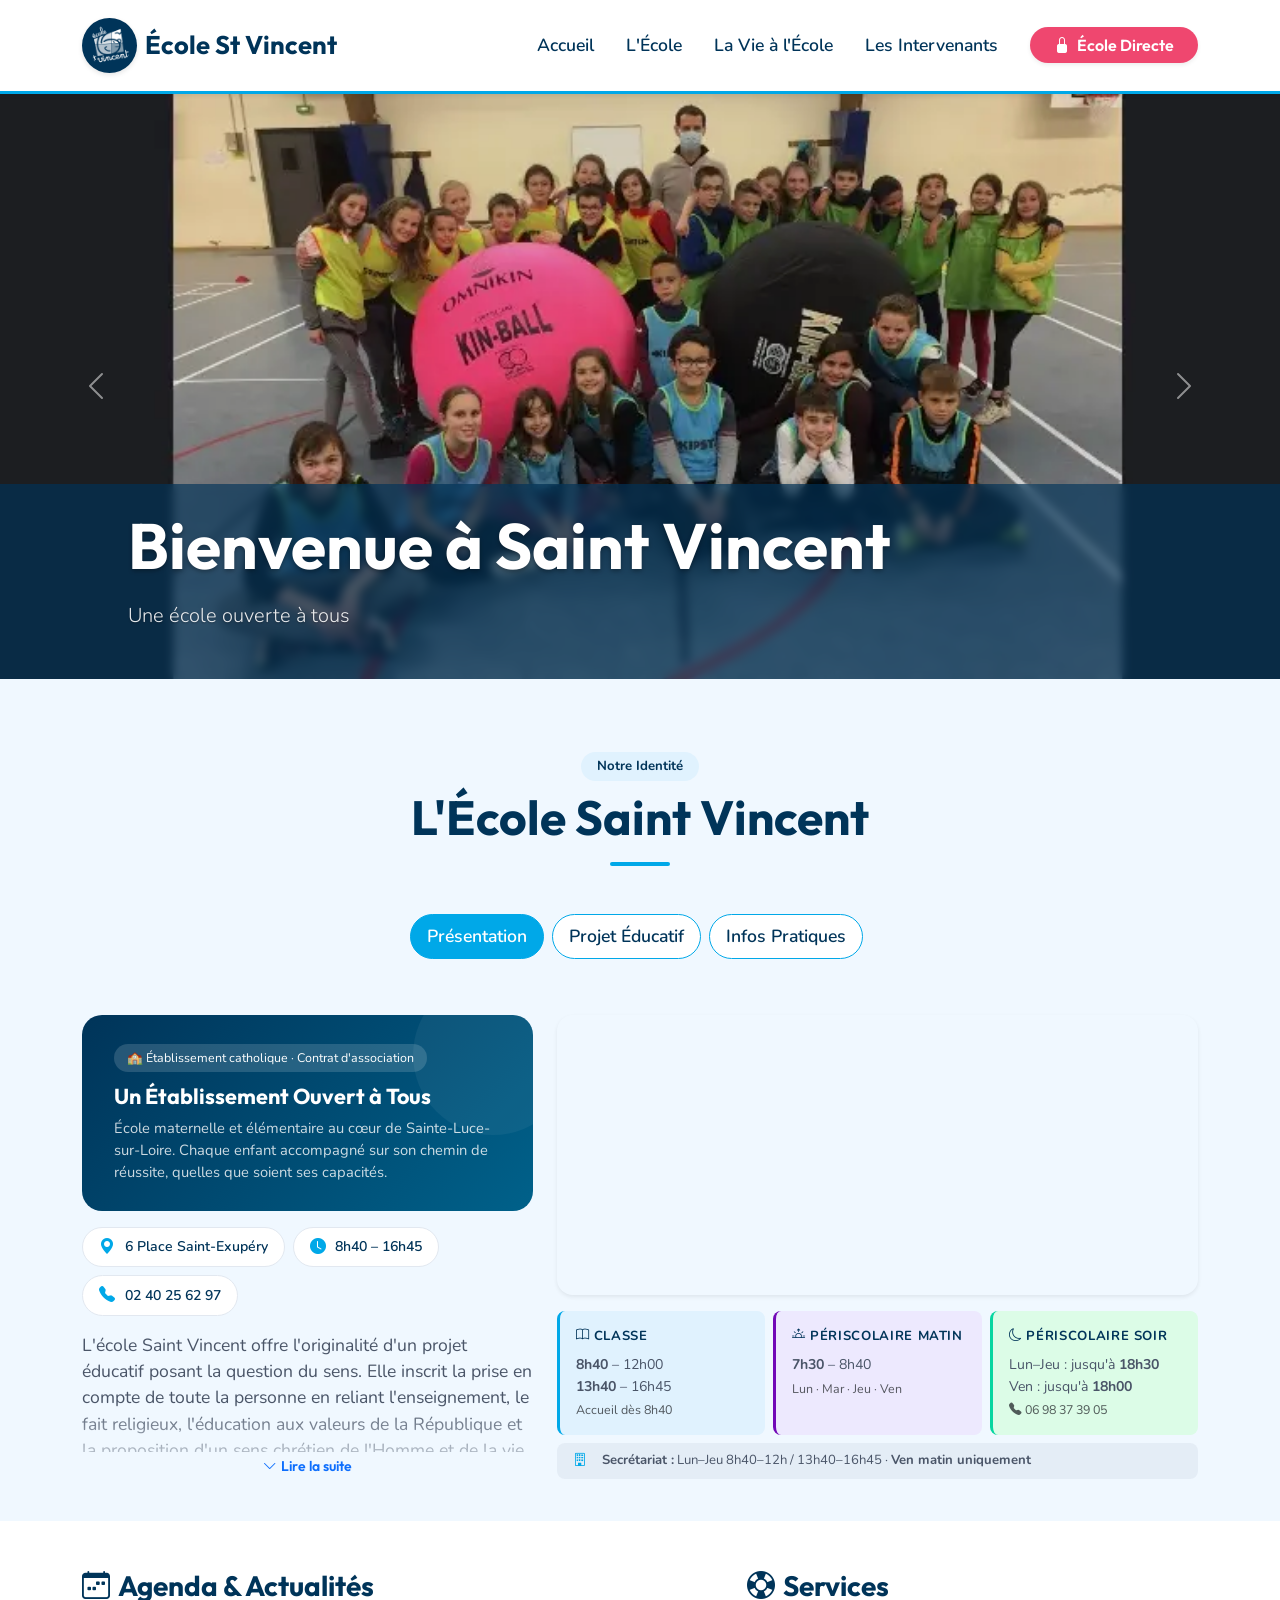
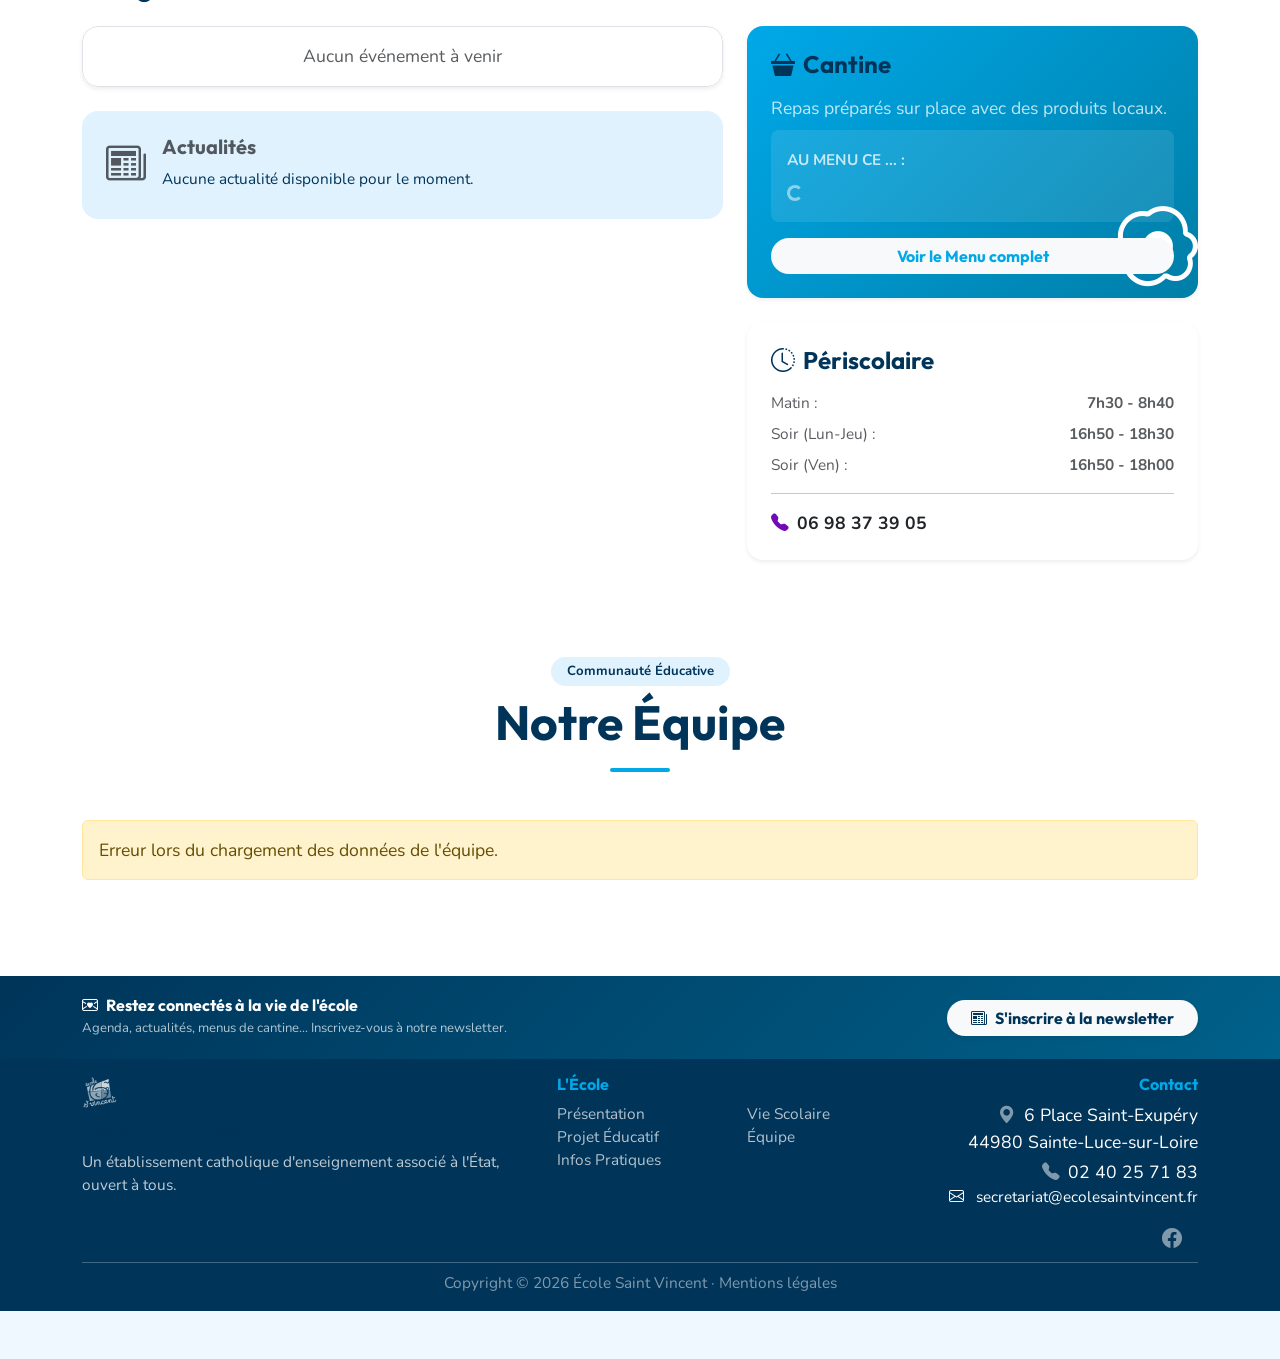
==== commit 3f3bff8a: "add newsletter, change presentation & projet educatif style" ====
--- a/site_ecole_light/index.html
+++ b/site_ecole_light/index.html
@@ -68,7 +68,7 @@
             box-shadow: 0 0.5rem 1rem rgba(0, 0, 0, 0.15) !important;
         }
     </style>
-
+</head>
 
 <body data-bs-spy="scroll" data-bs-target=".navbar" data-bs-offset="70">
     <!-- Skip to main content for accessibility -->
@@ -173,168 +173,301 @@
             <div class="tab-content" id="pills-tabContent">
                 <!-- Présentation -->
                 <div class="tab-pane fade show active" id="pills-home" role="tabpanel">
-                    <div class="row align-items-start">
-                        <!-- Left Column: Story/Text + Info -->
-                        <div class="col-lg-6" data-aos="fade-right">
-                            <h3 class="fw-bold text-royal mb-4">Un Établissement Ouvert à Tous</h3>
-                            <p>Située au cœur de Sainte Luce sur Loire, l'École Saint Vincent accueille des enfants
-                                de
-                                maternelle et d'élémentaire. Ces enfants résident pour la plupart sur la commune
-                                mais
-                                aussi dans une dizaine de communes voisines.</p>
-                            <p>Chaque jeune accueilli, quels que soient son niveau scolaire, sa forme
-                                d'intelligence,
-                                son milieu de vie ou son histoire, est accompagné sur un chemin de réussite.</p>
-                            <p class="mb-4">Nous avons à cœur de proposer un cadre bienveillant et structurant, où
-                                le
-                                dialogue et la
-                                confiance permettent à chacun de grandir.</p>
-
-                            <!-- Info Block (Moved to Left) -->
-                            <div class="d-flex gap-4 bg-white p-3 rounded-4 shadow-sm border border-light w-100">
-                                <div class="text-royal">
-                                    <div class="d-flex align-items-center mb-1">
-                                        <i class="bi bi-geo-alt-fill fs-5 me-2 text-primary"></i>
-                                        <strong>Localisation</strong>
+
+                    <!-- Layout 2 colonnes : texte gauche / map droite -->
+                    <div class="row g-4 align-items-stretch">
+
+                        <!-- COLONNE GAUCHE -->
+                        <div class="col-lg-5" data-aos="fade-right">
+
+                            <!-- Card identité de l'école -->
+                            <div class="school-identity-card mb-3">
+                                <span class="badge-esv">🏫 Établissement catholique · Contrat d'association</span>
+                                <h3>Un Établissement Ouvert à Tous</h3>
+                                <p>École maternelle et élémentaire au cœur de Sainte-Luce-sur-Loire. Chaque enfant
+                                    accompagné sur son chemin de réussite, quelles que soient ses capacités.</p>
+                            </div>
+
+                            <!-- Pills d'info rapide -->
+                            <div class="d-flex flex-wrap gap-2 mb-3">
+                                <span class="info-pill"><i class="bi bi-geo-alt-fill"></i>6 Place Saint-Exupéry</span>
+                                <span class="info-pill"><i class="bi bi-clock-fill"></i>8h40 – 16h45</span>
+                                <span class="info-pill"><i class="bi bi-telephone-fill"></i>02 40 25 62 97</span>
+                            </div>
+
+                            <!-- Texte de présentation avec "Lire la suite" -->
+                            <div class="position-relative">
+                                <div class="text-truncated-content collapsed" id="pres-text">
+                                    <p>L'école Saint Vincent offre l'originalité d'un projet éducatif posant la question
+                                        du sens. Elle inscrit la prise en compte de toute la personne en reliant
+                                        l'enseignement, le fait religieux, l'éducation aux valeurs de la République et
+                                        la proposition d'un sens chrétien de l'Homme et de la vie.</p>
+                                    <p>Choisir un établissement est un choix important. En plusieurs occasions, notre
+                                        école ouvre ses portes (journée de solidarité, Marché de Noël, matinée
+                                        d'immersion pour les futurs petites sections...). Ces moments de rencontres
+                                        permettent aux familles de découvrir l'école sous un autre jour.</p>
+                                    <p>Les enseignants privilégient le suivi de chaque enfant, avec une prise en charge
+                                        spécialisée si besoin, et une relation étroite avec les familles. Des activités
+                                        sportives, culturelles et artistiques sont proposées sur l'intercours du midi.
+                                    </p>
+                                    <p>Dans l'établissement, les classes sont regroupées par cycle. Un service de
+                                        restauration, sur place, est proposé. Matin et soir, les enfants sont accueillis
+                                        dès 7h30 et jusqu'à 18h30 (sauf le vendredi 18h) à l'accueil périscolaire.</p>
+                                </div>
+                                <div class="read-more-fade" id="pres-fade">
+                                    <button class="btn btn-sm btn-outline-primary rounded-pill px-3"
+                                        onclick="expandText()">
+                                        <i class="bi bi-chevron-down me-1"></i>Lire la suite
+                                    </button>
+                                </div>
+                            </div>
+
+                            <!-- Dynamic Headmaster Block (Injected by team.js) -->
+                            <div id="presentation-chef-container" class="mt-3"></div>
+
+                        </div>
+
+                        <!-- COLONNE DROITE : Map + horaires détaillés -->
+                        <div class="col-lg-7" data-aos="fade-left">
+
+                            <!-- Carte Google Maps -->
+                            <div class="rounded-4 overflow-hidden shadow-sm mb-3" style="height: 280px;">
+                                <iframe
+                                    src="https://www.google.com/maps/embed?pb=!1m18!1m12!1m3!1d2708.577977346856!2d-1.488358023473977!3d47.24439097115904!2m3!1f0!2f0!3f0!3m2!1i1024!2i768!4f13.1!3m3!1m2!1s0x4805efbd7c030f0f%3A0x6006093278564264!2s%C3%89cole%20Saint-Vincent!5e0!3m2!1sfr!2sfr!4v1706780000000!5m2!1sfr!2sfr"
+                                    width="100%" height="100%" style="border:0;" allowfullscreen="" loading="lazy"
+                                    referrerpolicy="no-referrer-when-downgrade"
+                                    title="Localisation École Saint Vincent">
+                                </iframe>
+                            </div>
+
+                            <!-- Grille horaires détaillée -->
+                            <div class="row g-2">
+                                <!-- Classe -->
+                                <div class="col-sm-4">
+                                    <div class="rounded-3 p-3 h-100"
+                                        style="background:#e0f2fe; border-left: 3px solid var(--color-primary);">
+                                        <div class="fw-bold text-royal mb-2"
+                                            style="font-size:.82rem; text-transform:uppercase; letter-spacing:.05em;"><i
+                                                class="bi bi-book me-1"></i>Classe</div>
+                                        <div style="font-size:.88rem;"><strong>8h40</strong> – 12h00</div>
+                                        <div style="font-size:.88rem;"><strong>13h40</strong> – 16h45</div>
+                                        <div class="text-muted mt-1" style="font-size:.78rem;">Accueil dès 8h40</div>
                                     </div>
-                                    <span class="small d-block ps-4">Place Saint-Exupéry</span>
-                                </div>
-                                <div class="vr opacity-25"></div>
-                                <div class="text-royal">
-                                    <div class="d-flex align-items-center mb-1">
-                                        <i class="bi bi-clock-fill fs-5 me-2 text-primary"></i>
-                                        <strong>Horaires</strong>
+                                </div>
+                                <!-- Périscolaire matin -->
+                                <div class="col-sm-4">
+                                    <div class="rounded-3 p-3 h-100"
+                                        style="background:#ede9fe; border-left: 3px solid var(--color-secondary);">
+                                        <div class="fw-bold text-royal mb-2"
+                                            style="font-size:.82rem; text-transform:uppercase; letter-spacing:.05em;"><i
+                                                class="bi bi-sunrise me-1"></i>Périscolaire matin</div>
+                                        <div style="font-size:.88rem;"><strong>7h30</strong> – 8h40</div>
+                                        <div class="text-muted mt-1" style="font-size:.78rem;">Lun · Mar · Jeu · Ven
+                                        </div>
                                     </div>
-                                    <span class="small d-block ps-4">8h40 - 16h45</span>
-                                </div>
-                            </div>
-                        </div>
-
-                        <!-- Right Column: Map Only -->
-                        <div class="col-lg-6 mt-4 mt-lg-0 pt-lg-5">
-                            <!-- Google Maps (Zoom Increased z=16) -->
-                            <div class="rounded-4 overflow-hidden shadow-sm h-100">
-                                <iframe
-                                    src="https://maps.google.com/maps?q=7G26%2B4G%20Sainte-Luce-sur-Loire&t=&z=16&ie=UTF8&iwloc=&output=embed"
-                                    width="100%" height="350" style="border:0;" allowfullscreen="" loading="lazy"
-                                    referrerpolicy="no-referrer-when-downgrade">
-                                </iframe>
-                            </div>
-                        </div>
-                    </div>
-                </div>
-
-                <!-- Projet Éducatif -->
+                                </div>
+                                <!-- Périscolaire soir -->
+                                <div class="col-sm-4">
+                                    <div class="rounded-3 p-3 h-100"
+                                        style="background:#dcfce7; border-left: 3px solid var(--color-success);">
+                                        <div class="fw-bold text-royal mb-2"
+                                            style="font-size:.82rem; text-transform:uppercase; letter-spacing:.05em;"><i
+                                                class="bi bi-moon me-1"></i>Périscolaire soir</div>
+                                        <div style="font-size:.88rem;">Lun–Jeu : jusqu'à <strong>18h30</strong></div>
+                                        <div style="font-size:.88rem;">Ven : jusqu'à <strong>18h00</strong></div>
+                                        <div class="text-muted mt-1" style="font-size:.78rem;"><i
+                                                class="bi bi-telephone-fill me-1"></i>06 98 37 39 05</div>
+                                    </div>
+                                </div>
+                            </div>
+
+                            <!-- Horaires bureau secrétariat -->
+                            <div class="d-flex align-items-center gap-3 mt-2 px-3 py-2 rounded-3"
+                                style="background: rgba(0,52,89,.05); font-size:.82rem; color: var(--color-text);">
+                                <i class="bi bi-building text-primary"></i>
+                                <span><strong>Secrétariat :</strong> Lun–Jeu 8h40–12h / 13h40–16h45 · <strong>Ven matin
+                                        uniquement</strong></span>
+                            </div>
+
+                        </div>
+                    </div>
+                </div>
+
                 <div class="tab-pane fade" id="pills-projet" role="tabpanel">
-                    <div class="card border-0 shadow-sm p-3 p-lg-4 rounded-4">
-                        <div class="text-center mb-4">
-                            <i class="bi bi-book-half display-4 text-secondary mb-3"></i>
-                            <h3 class="fw-bold text-royal">"Ensemble vivre une école de toutes les intelligences"
-                            </h3>
-                        </div>
-
-                        <div class="row">
-                            <div class="col-12">
-                                <p class="lead text-center fst-italic text-muted mb-5">"Construire avec chacun une
-                                    histoire signe de vie"</p>
-
-                                <div class="mb-5">
-                                    <h4 class="fw-bold text-primary mb-3">Un lieu de formation intégrale de la
-                                        personne
-                                        humaine</h4>
-                                    <p class="fst-italic text-muted">"Faire la vérité sur sa relation aux autres.
-                                        Apprendre à accepter l’autre dans sa différence, et voir dans cette
-                                        différence
-                                        la source de l’enrichissement mutuel." (Jean Marie PetitClerc)</p>
-                                    <p>Notre école est avant tout un lieu de vie où tous (enfants, parents,
-                                        enseignants,
+
+                    <!-- Hero citation -->
+                    <div class="projet-hero">
+                        <i class="bi bi-book-half display-5 text-primary mb-3 d-block"></i>
+                        <h3 class="fw-bold text-royal mb-1">"Ensemble vivre une école de toutes les intelligences"</h3>
+                        <p class="citation">"Construire avec chacun une histoire signe de vie"</p>
+                    </div>
+
+                    <!-- Accordéon thématique -->
+                    <div class="accordion edu-accordion" id="projetAccordeon">
+
+                        <!-- 1. Formation intégrale -->
+                        <div class="accordion-item">
+                            <h2 class="accordion-header">
+                                <button class="accordion-button" type="button" data-bs-toggle="collapse"
+                                    data-bs-target="#acc1" aria-expanded="true">
+                                    <span class="acc-icon blue"><i class="bi bi-person-heart"></i></span>
+                                    Formation intégrale de la personne
+                                </button>
+                            </h2>
+                            <div id="acc1" class="accordion-collapse collapse show" data-bs-parent="#projetAccordeon">
+                                <div class="accordion-body">
+                                    <p class="quote">"Faire la vérité sur sa relation aux autres. Apprendre à accepter
+                                        l'autre dans sa différence, et voir dans cette différence la source de
+                                        l'enrichissement mutuel." (Jean Marie PetitClerc)</p>
+                                    <p>Notre école est avant tout un lieu de vie où tous (enfants, parents, enseignants,
                                         personnel) prennent plaisir à venir. Elle vit au quotidien les valeurs de
-                                        l'Evangile, dans le respect des convictions de chacun. Dans une confiance
+                                        l'Évangile, dans le respect des convictions de chacun. Dans une confiance
                                         partagée, chacun y trouve sa place.</p>
                                 </div>
-
-                                <div class="mb-5">
-                                    <h4 class="fw-bold text-success mb-3">Un lieu d'expression et de réalisation
-                                    </h4>
-                                    <p class="fst-italic text-muted">"Accueillir, ce n'est pas se mettre en avant,
-                                        mais
-                                        laisser l'autre s'avancer, c'est d'abord apprendre à recevoir"</p>
-                                    <p>Des temps forts et pédagogiques (échanges de services, décloisonnements,
-                                        tuteurs,
-                                        partenariats…) permettent de s’ouvrir aux autres. L'école St Vincent pose un
+                            </div>
+                        </div>
+
+                        <!-- 2. Expression & réalisation -->
+                        <div class="accordion-item">
+                            <h2 class="accordion-header">
+                                <button class="accordion-button collapsed" type="button" data-bs-toggle="collapse"
+                                    data-bs-target="#acc2">
+                                    <span class="acc-icon green"><i class="bi bi-stars"></i></span>
+                                    Expression et réalisation
+                                </button>
+                            </h2>
+                            <div id="acc2" class="accordion-collapse collapse" data-bs-parent="#projetAccordeon">
+                                <div class="accordion-body">
+                                    <p class="quote">"Accueillir, ce n'est pas se mettre en avant, mais laisser l'autre
+                                        s'avancer, c'est d'abord apprendre à recevoir"</p>
+                                    <p>Des temps forts et pédagogiques (échanges de services, décloisonnements, tuteurs,
+                                        partenariats…) permettent de s'ouvrir aux autres. L'école St Vincent pose un
                                         cadre éducatif structurant pour permettre à chaque enfant de développer des
                                         compétences sociales essentielles.</p>
-                                    <div class="alert alert-light border-start border-4 border-success shadow-sm">
+                                    <div class="alert alert-light border-start border-4 border-success shadow-sm mt-3 mb-0"
+                                        style="font-size:.9rem;">
                                         <i class="bi bi-shield-check text-success me-2"></i><strong>Engagement
                                             :</strong> L'école a signé la Charte contre le harcèlement (PHARE).
                                     </div>
                                 </div>
-
-                                <div class="mb-5">
-                                    <h4 class="fw-bold text-primary mb-3">Un lieu d'attention aux fragilités</h4>
+                            </div>
+                        </div>
+
+                        <!-- 3. Attention aux fragilités -->
+                        <div class="accordion-item">
+                            <h2 class="accordion-header">
+                                <button class="accordion-button collapsed" type="button" data-bs-toggle="collapse"
+                                    data-bs-target="#acc3">
+                                    <span class="acc-icon pink"><i class="bi bi-heart-pulse"></i></span>
+                                    Attention aux fragilités
+                                </button>
+                            </h2>
+                            <div id="acc3" class="accordion-collapse collapse" data-bs-parent="#projetAccordeon">
+                                <div class="accordion-body">
                                     <p>Une attention particulière est portée aux enfants aux besoins éducatifs
                                         particuliers. Nous proposons à chacun de mettre en avant ses compétences, en
-                                        apportant des aides appropriées en lien avec l'enseignante spécialisée et
-                                        les
+                                        apportant des aides appropriées en lien avec l'enseignante spécialisée et les
                                         partenaires extérieurs.</p>
                                 </div>
-
-                                <div class="mb-5">
-                                    <h4 class="fw-bold text-secondary mb-3">Un lieu de formation au discernement
-                                    </h4>
-                                    <p>L'équipe enseignante développe une pédagogie permettant de travailler de
-                                        manière
-                                        autonome (plan de travail, exposé...). Elle maintient un degré d’exigence
-                                        pour
+                            </div>
+                        </div>
+
+                        <!-- 4. Discernement & autonomie -->
+                        <div class="accordion-item">
+                            <h2 class="accordion-header">
+                                <button class="accordion-button collapsed" type="button" data-bs-toggle="collapse"
+                                    data-bs-target="#acc4">
+                                    <span class="acc-icon violet"><i class="bi bi-lightbulb"></i></span>
+                                    Discernement et autonomie
+                                </button>
+                            </h2>
+                            <div id="acc4" class="accordion-collapse collapse" data-bs-parent="#projetAccordeon">
+                                <div class="accordion-body">
+                                    <p>L'équipe enseignante développe une pédagogie permettant de travailler de manière
+                                        autonome (plan de travail, exposé...). Elle maintient un degré d'exigence pour
                                         un travail personnel sérieux, tout en mettant en place une pédagogie
-                                        différenciée (individuel, groupes de besoins).</p>
-                                </div>
-
-                                <div class="row g-4 mt-4">
-                                    <div class="col-md-6">
-                                        <div class="h-100 p-4 bg-light-fun rounded-4">
-                                            <h5 class="fw-bold text-royal mb-3">Suivi Maternelle</h5>
-                                            <ul class="list-unstyled small">
-                                                <li class="mb-2"><i
-                                                        class="bi bi-journal-check text-success me-2"></i>Livret de
-                                                    réussites individuel</li>
-                                                <li class="mb-2"><i
-                                                        class="bi bi-journal-check text-success me-2"></i>Cahiers de
-                                                    vie
-                                                    & liaison</li>
-                                                <li><i class="bi bi-journal-check text-success me-2"></i>Diplôme de
-                                                    fin
-                                                    de cycle I</li>
-                                            </ul>
-                                        </div>
-                                    </div>
-                                    <div class="col-md-6">
-                                        <div class="h-100 p-4 bg-light-fun rounded-4">
-                                            <h5 class="fw-bold text-royal mb-3">Suivi Élémentaire</h5>
-                                            <ul class="list-unstyled small">
-                                                <li class="mb-2"><i
-                                                        class="bi bi-journal-richtext text-primary me-2"></i>Livret
-                                                    Scolaire Unique (LSU)</li>
-                                                <li class="mb-2"><i
-                                                        class="bi bi-journal-richtext text-primary me-2"></i>Accessible
-                                                    en ligne (Janv/Juin)</li>
-                                                <li><i class="bi bi-journal-richtext text-primary me-2"></i>Bilan
-                                                    d'année complet</li>
-                                            </ul>
-                                        </div>
-                                    </div>
-                                </div>
-                                <button class="btn btn-outline-primary rounded-pill d-block mx-auto mt-4"
-                                    data-bs-toggle="collapse" data-bs-target="#projetDetails">Lire le projet
-                                    complet</button>
-                                <div class="collapse mt-4" id="projetDetails">
-                                    <!-- ... content ... -->
-                                    <p>Détails du projet éducatif...</p>
-                                </div>
-                            </div>
-                        </div>
-                    </div>
-                </div>
+                                        différenciée (individuel, groupes de besoins). Elle développe les actions
+                                        pastorales, les activités sportives et les classes transplantées pour ouvrir
+                                        l'enfant.</p>
+                                </div>
+                            </div>
+                        </div>
+
+                        <!-- 5. Enseignement spécialisé -->
+                        <div class="accordion-item">
+                            <h2 class="accordion-header">
+                                <button class="accordion-button collapsed" type="button" data-bs-toggle="collapse"
+                                    data-bs-target="#acc5">
+                                    <span class="acc-icon sky"><i class="bi bi-journal-check"></i></span>
+                                    Enseignement spécialisé &amp; PPRE
+                                </button>
+                            </h2>
+                            <div id="acc5" class="accordion-collapse collapse" data-bs-parent="#projetAccordeon">
+                                <div class="accordion-body">
+                                    <p>En lien étroit avec l'Enseignante Spécialisée, des conseils de cycles analysent
+                                        les situations des élèves pour apporter des réponses adaptées. Des
+                                        <strong>Programmes Personnalisés de Réussite Éducative (PPRE)</strong> peuvent
+                                        être proposés. Des équipes éducatives réunissent les partenaires extérieurs
+                                        (orthophoniste, psychologue...) pour un suivi cohérent.
+                                    </p>
+                                </div>
+                            </div>
+                        </div>
+
+                        <!-- 6. Relations Famille-École -->
+                        <div class="accordion-item">
+                            <h2 class="accordion-header">
+                                <button class="accordion-button collapsed" type="button" data-bs-toggle="collapse"
+                                    data-bs-target="#acc6">
+                                    <span class="acc-icon teal"><i class="bi bi-people-fill"></i></span>
+                                    Relations Famille-École
+                                </button>
+                            </h2>
+                            <div id="acc6" class="accordion-collapse collapse" data-bs-parent="#projetAccordeon">
+                                <div class="accordion-body">
+                                    <p>Tout au long de l'année, des rencontres sont prévues. Une communication régulière
+                                        des travaux est faite (bilans, évaluations). Les parents sont sollicités pour
+                                        participer à des activités pédagogiques (ateliers, sorties, bibliothèque) et
+                                        vivre pleinement la communauté éducative.</p>
+                                </div>
+                            </div>
+                        </div>
+
+                    </div><!-- fin accordéon -->
+
+                    <!-- Suivi scolaire (cartes en bas) -->
+                    <div class="row g-3 mt-3">
+                        <div class="col-md-6">
+                            <div class="suivi-card">
+                                <h5 class="fw-bold text-royal mb-3"><i class="bi bi-flower1 text-success me-2"></i>Suivi
+                                    Maternelle</h5>
+                                <ul class="list-unstyled mb-0">
+                                    <li><i class="bi bi-check-circle-fill text-success"></i>Livret de réussites
+                                        individuel</li>
+                                    <li><i class="bi bi-check-circle-fill text-success"></i>Cahiers de vie &amp; liaison
+                                    </li>
+                                    <li><i class="bi bi-check-circle-fill text-success"></i>Diplôme de fin de cycle I
+                                    </li>
+                                </ul>
+                            </div>
+                        </div>
+                        <div class="col-md-6">
+                            <div class="suivi-card" style="background: linear-gradient(135deg, #f0f4ff, #e8f4ff);">
+                                <h5 class="fw-bold text-royal mb-3"><i
+                                        class="bi bi-mortarboard-fill text-primary me-2"></i>Suivi Élémentaire</h5>
+                                <ul class="list-unstyled mb-0">
+                                    <li><i class="bi bi-check-circle-fill text-primary"></i>Livret Scolaire Unique (LSU)
+                                    </li>
+                                    <li><i class="bi bi-check-circle-fill text-primary"></i>Accessible en ligne
+                                        (Janv/Juin)</li>
+                                    <li><i class="bi bi-check-circle-fill text-primary"></i>Bilan d'année complet</li>
+                                </ul>
+                            </div>
+                        </div>
+                    </div>
+
+                </div>
+
 
                 <!-- Infos Pratiques -->
                 <div class="tab-pane fade" id="pills-infos" role="tabpanel">
@@ -492,6 +625,25 @@
             </div>
         </section>
 
+        <!-- Bandeau Newsletter -->
+        <div class="newsletter-strip">
+            <div class="container">
+                <div class="row align-items-center gy-2">
+                    <div class="col-md-7">
+                        <h5 class="fw-bold mb-1"><i class="bi bi-envelope-heart me-2"></i>Restez connectés à la vie de
+                            l'école</h5>
+                        <p>Agenda, actualités, menus de cantine... Inscrivez-vous à notre newsletter.</p>
+                    </div>
+                    <div class="col-md-5 text-md-end">
+                        <button class="btn btn-light fw-bold rounded-pill px-4 text-royal shadow-sm"
+                            data-bs-toggle="modal" data-bs-target="#newsletterModal">
+                            <i class="bi bi-newspaper me-2"></i>S'inscrire à la newsletter
+                        </button>
+                    </div>
+                </div>
+            </div>
+        </div>
+
         <!-- Footer -->
         <footer class="py-3 bg-footer text-white">
             <div class="container">
@@ -508,19 +660,26 @@
                     <!-- Middle: Links (2 columns) -->
                     <div class="col-lg-4 text-start">
                         <div class="row">
-                            <div class="col-6">
+                            <div class="col-12">
                                 <h6 class="fw-bold text-primary mb-2">L'École</h6>
-                                <ul class="list-unstyled mb-0 small">
-                                    <li><a href="#presentation" class="footer-link">Présentation</a></li>
-                                    <li><a href="#pills-projet" class="footer-link">Projet Éducatif</a></li>
-                                </ul>
-                            </div>
-                            <div class="col-6">
-                                <h6 class="fw-bold text-primary mb-2">Infos Pratiques</h6>
-                                <ul class="list-unstyled mb-0 small">
-                                    <li><a href="#vie-scolaire" class="footer-link">Vie Scolaire</a></li>
-                                    <li><a href="#intervenants" class="footer-link">Équipe</a></li>
-                                </ul>
+                                <div class="row">
+                                    <div class="col-6">
+                                        <ul class="list-unstyled mb-0 small">
+                                            <li><a href="#presentation" class="footer-link footer-tab-link"
+                                                    data-tab="#pills-home-tab">Présentation</a></li>
+                                            <li><a href="#presentation" class="footer-link footer-tab-link"
+                                                    data-tab="#pills-projet-tab">Projet Éducatif</a></li>
+                                            <li><a href="#presentation" class="footer-link footer-tab-link"
+                                                    data-tab="#pills-infos-tab">Infos Pratiques</a></li>
+                                        </ul>
+                                    </div>
+                                    <div class="col-6">
+                                        <ul class="list-unstyled mb-0 small">
+                                            <li><a href="#vie-scolaire" class="footer-link">Vie Scolaire</a></li>
+                                            <li><a href="#intervenants" class="footer-link">Équipe</a></li>
+                                        </ul>
+                                    </div>
+                                </div>
                             </div>
                         </div>
                     </div>
@@ -528,12 +687,15 @@
                     <!-- Right: Contact -->
                     <div class="col-lg-3 text-start text-lg-end">
                         <h6 class="fw-bold text-primary mb-2">Contact</h6>
-                        <div class="d-flex flex-column align-items-start align-items-lg-end">
-                            <p class="small mb-1"><i class="bi bi-geo-alt me-2"></i> Place Saint-Exupéry<br>44980
-                                Sainte-Luce-sur-Loire</p>
-                            <p class="small mb-1"><i class="bi bi-telephone me-2"></i> 02 40 25 62 97</p>
-                            <p class="small mb-0"><i class="bi bi-envelope me-2"></i> secretariat@ecolesaintvincent.fr
-                            </p>
+                        <p class="mb-1"><i class="bi bi-geo-alt-fill me-2 text-white-50"></i>6 Place
+                            Saint-Exupéry<br>44980
+                            Sainte-Luce-sur-Loire</p>
+                        <p class="mb-0"><i class="bi bi-telephone-fill me-2 text-white-50"></i>02 40 25 71 83</p>
+                        <p class="small mb-0"><i class="bi bi-envelope me-2"></i> secretariat@ecolesaintvincent.fr
+                        </p>
+                        <div class="mt-3">
+                            <a href="https://www.facebook.com/people/Associations-%C3%89cole-Saint-Vincent-Sainte-Luce-sur-Loire/100042707025513/#"
+                                target="_blank" class="text-white-50 me-3 fs-5"><i class="bi bi-facebook"></i></a>
                         </div>
                     </div>
                 </div>
@@ -583,8 +745,22 @@
                         </ul>
 
                         <h6 class="fw-bold text-royal mt-4 mb-2">Sanctions</h6>
-                        <p class="small">En cas de manquement, des sanctions graduées sont prévues : de l'avertissement
-                            oral (Niveau 1) à l'exclusion temporaire ou définitive (Niveau 3) décidée en conseil.</p>
+                        <p class="small">En cas de manquement, des sanctions graduées sont prévues :</p>
+                        <ul class="small">
+                            <li><strong>Cycle I (Maternelle) :</strong> Avertissement oral, Isolement momentané, Tâche
+                                d'intérêt général (dessin, excuse).</li>
+                            <li><strong>Cycle II & III :</strong>
+                                <ul>
+                                    <li>Avertissement / Contrat de comportement.</li>
+                                    <li>Tâche d'intérêt général (TIG).</li>
+                                    <li>Non-participation à une activité.</li>
+                                    <li>Retenue.</li>
+                                    <li>Exclusion temporaire (classe ou service).</li>
+                                </ul>
+                            </li>
+                            <li><strong>Cas graves :</strong> Conseil de discipline pouvant mener à l'exclusion
+                                définitive ou au non-renouvellement.</li>
+                        </ul>
                     </div>
                 </div>
             </div>
@@ -622,6 +798,50 @@
                     </div>
                 </div>
             </div>
+        </div>
+
+        <!-- Modal Présentation Complète -->
+        <div class="modal fade" id="presentationModal" tabindex="-1" aria-hidden="true">
+            <div class="modal-dialog modal-lg modal-dialog-scrollable">
+                <div class="modal-content">
+                    <div class="modal-header bg-royal text-white">
+                        <h5 class="modal-title font-heading"><i class="bi bi-building me-2"></i>Présentation de l'École
+                        </h5>
+                        <button type="button" class="btn-close btn-close-white" data-bs-dismiss="modal"
+                            aria-label="Close"></button>
+                    </div>
+                    <div class="modal-body bg-light-fun">
+                        <h6 class="text-primary fw-bold">Une école ouverte à tous</h6>
+                        <p>Située au cœur de Sainte Luce sur Loire, l'Ecole Saint Vincent accueille des enfants de
+                            maternelle et d'élémentaire. Ces enfants résident pour la plupart sur la commune mais aussi
+                            dans une dizaine de communes voisines. Chaque jeune accueilli, quels que soient son niveau
+                            scolaire, sa forme d'intelligence, son milieu de vie, son histoire, ses capacités, est
+                            accompagné sur un chemin de réussite dans sa scolarité pour être en mesure de réussir sa
+                            vie.</p>
+
+                        <hr class="text-primary my-4">
+
+                        <h6 class="text-primary fw-bold">Le sens de l'Homme</h6>
+                        <p>Elle inscrit la prise en compte de toute la personne en reliant l'enseignement, le fait
+                            religieux, l'éducation aux valeurs de la République et la proposition d'un sens chrétien de
+                            l'Homme et de la vie.</p>
+
+                        <div class="alert alert-info border-0 shadow-sm mt-4">
+                            <i class="bi bi-info-circle-fill me-2"></i>
+                            Les enseignants privilégient le suivi de chaque enfant, avec une prise en charge spécialisée
+                            si besoin.
+                        </div>
+
+                        <!-- Dynamic Headmaster Block (Injected by team.js) -->
+                        <div id="presentation-chef-container">
+                            <div class="text-center mt-5 mb-4">
+                                <div class="spinner-border text-primary" role="status"></div>
+                            </div>
+                        </div>
+                    </div>
+                </div>
+            </div>
+        </div>
         </div>
 
         <!-- Modal Fournitures -->
@@ -794,6 +1014,110 @@
                 });
             });
         </script>
+        <script src="assets/js/navigation.js"></script>
+
+        <!-- Modal Newsletter -->
+        <div class="modal fade" id="newsletterModal" tabindex="-1" aria-labelledby="newsletterModalLabel"
+            aria-hidden="true">
+            <div class="modal-dialog modal-dialog-centered" style="max-width: 460px;">
+                <div class="modal-content border-0 overflow-hidden shadow-lg">
+                    <!-- Header coloré -->
+                    <div class="newsletter-modal-header">
+                        <button type="button" class="btn-close btn-close-white position-absolute top-0 end-0 m-3"
+                            data-bs-dismiss="modal" aria-label="Fermer"></button>
+                        <h5 id="newsletterModalLabel"><i class="bi bi-envelope-heart me-2"></i>Newsletter de l'École
+                        </h5>
+                        <p>Restez informé de toutes les actualités de Saint Vincent</p>
+                    </div>
+
+                    <div class="modal-body p-4">
+                        <!-- Avantages -->
+                        <div class="mb-3">
+                            <div class="newsletter-benefit"><i class="bi bi-calendar-event"></i><span>Agenda des
+                                    événements à venir</span></div>
+                            <div class="newsletter-benefit"><i class="bi bi-megaphone"></i><span>Actualités et infos
+                                    importantes</span></div>
+                            <div class="newsletter-benefit"><i class="bi bi-cup-hot"></i><span>Menus de cantine de la
+                                    semaine</span></div>
+                        </div>
+                        <hr class="my-3">
+
+                        <!-- Formulaire -->
+                        <div id="newsletter-form">
+                            <div class="mb-3">
+                                <label for="nl-prenom" class="form-label fw-bold text-royal"
+                                    style="font-size:.88rem;">Prénom</label>
+                                <input type="text" id="nl-prenom" class="form-control form-control-newsletter"
+                                    placeholder="Votre prénom">
+                            </div>
+                            <div class="mb-3">
+                                <label for="nl-nom" class="form-label fw-bold text-royal"
+                                    style="font-size:.88rem;">Nom</label>
+                                <input type="text" id="nl-nom" class="form-control form-control-newsletter"
+                                    placeholder="Votre nom">
+                            </div>
+                            <div class="mb-4">
+                                <label for="nl-email" class="form-label fw-bold text-royal"
+                                    style="font-size:.88rem;">Adresse e-mail <span class="text-danger">*</span></label>
+                                <input type="email" id="nl-email" class="form-control form-control-newsletter"
+                                    placeholder="vous@exemple.com" required>
+                                <div id="nl-email-error" class="text-danger mt-1"
+                                    style="font-size:.8rem; display:none;">Veuillez saisir une adresse email valide.
+                                </div>
+                            </div>
+                            <button class="btn-newsletter-submit" onclick="submitNewsletter()">
+                                <i class="bi bi-send-fill me-2"></i>S'inscrire à la newsletter
+                            </button>
+                        </div>
+
+                        <!-- Message de succès (masqué par défaut) -->
+                        <div id="newsletter-success" class="text-center py-3" style="display:none;">
+                            <div class="display-4 mb-2">✅</div>
+                            <h5 class="text-royal fw-bold">Inscription envoyée !</h5>
+                            <p class="text-muted small mb-0">Un e-mail de confirmation vous sera adressé par la
+                                direction.</p>
+                        </div>
+
+                        <p class="text-muted text-center mt-3 mb-0" style="font-size:.75rem;">
+                            <i class="bi bi-lock me-1"></i>Données utilisées uniquement pour la newsletter de l'école.
+                            Désabonnement possible à tout moment.
+                        </p>
+                    </div>
+                </div>
+            </div>
+        </div>
+
+        <script>
+            // Présentation: Expand text
+            function expandText() {
+                const t = document.getElementById('pres-text');
+                const f = document.getElementById('pres-fade');
+                t.classList.remove('collapsed');
+                t.classList.add('expanded');
+                f.classList.add('hidden');
+            }
+            // Newsletter: submit
+            function submitNewsletter() {
+                const email = document.getElementById('nl-email').value.trim();
+                const prenom = document.getElementById('nl-prenom').value.trim();
+                const nom = document.getElementById('nl-nom').value.trim();
+                const errEl = document.getElementById('nl-email-error');
+                const emailRegex = /^[^\s@]+@[^\s@]+\.[^\s@]+$/;
+                if (!emailRegex.test(email)) {
+                    errEl.style.display = 'block';
+                    document.getElementById('nl-email').focus();
+                    return;
+                }
+                errEl.style.display = 'none';
+                const subject = encodeURIComponent('Inscription Newsletter – École Saint Vincent');
+                const body = encodeURIComponent(
+                    `Bonjour,\n\nJe souhaite m'inscrire à la newsletter de l'École Saint Vincent.\n\nPrénom : ${prenom || '(non renseigné)'}\nNom : ${nom || '(non renseigné)'}\nEmail : ${email}\n\nCordialement`
+                );
+                window.location.href = `mailto:secretariat@ecolesaintvincent.fr?subject=${subject}&body=${body}`;
+                document.getElementById('newsletter-form').style.display = 'none';
+                document.getElementById('newsletter-success').style.display = 'block';
+            }
+        </script>
 </body>
 
 </html>
--- a/site_ecole_light/assets/css/style.css
+++ b/site_ecole_light/assets/css/style.css
@@ -347,11 +347,6 @@
     }
 }
 
-/* Fix Scroll Offset for Anchor Links */
-section {
-    scroll-margin-top: 100px;
-}
-
 /* Explicit Z-Index Hierarchy - User Request */
 /* On force l'offcanvas à être au-dessus de TOUT, y compris la navbar sticky */
 .offcanvas {
@@ -364,14 +359,334 @@
     z-index: 1050 !important;
 }
 
+/* Modal au-dessus de l'offcanvas si besoin, ou même niveau */
 .modal {
-    z-index: 1055 !important;
+    z-index: 1060 !important;
 }
 
 .modal-backdrop {
-    z-index: 1050 !important;
+    z-index: 1058 !important;
+    /* Just below modal */
 }
 
 .modal-dialog {
-    z-index: 1060;
+    z-index: 1061;
+}
+
+/* ===============================================
+   PRÉSENTATION — Nouveau design
+   =============================================== */
+
+.school-identity-card {
+    background: linear-gradient(135deg, var(--color-royal) 0%, #00618a 100%);
+    border-radius: 20px;
+    padding: 1.75rem 2rem;
+    color: white;
+    position: relative;
+    overflow: hidden;
+}
+
+.school-identity-card::after {
+    content: '';
+    position: absolute;
+    top: -40px;
+    right: -40px;
+    width: 160px;
+    height: 160px;
+    background: rgba(255, 255, 255, .05);
+    border-radius: 50%;
+}
+
+.school-identity-card .badge-esv {
+    background: rgba(255, 255, 255, .15);
+    color: white;
+    font-size: .78rem;
+    padding: .3rem .8rem;
+    border-radius: 50px;
+    display: inline-block;
+    margin-bottom: .75rem;
+}
+
+.school-identity-card h3 {
+    color: white;
+    font-size: 1.35rem;
+    margin-bottom: .4rem;
+}
+
+.school-identity-card p {
+    color: rgba(255, 255, 255, .8);
+    font-size: .92rem;
+    margin-bottom: 0;
+}
+
+.info-pill {
+    display: flex;
+    align-items: center;
+    gap: .6rem;
+    background: white;
+    border: 1.5px solid #e2e8f0;
+    border-radius: 50px;
+    padding: .45rem 1rem;
+    font-size: .88rem;
+    font-weight: 600;
+    color: var(--color-royal);
+    white-space: nowrap;
+}
+
+.info-pill i {
+    color: var(--color-primary);
+    font-size: 1rem;
+}
+
+.text-truncated-content {
+    overflow: hidden;
+    transition: max-height .4s ease;
+}
+
+.text-truncated-content.collapsed {
+    max-height: 120px;
+}
+
+.text-truncated-content.expanded {
+    max-height: 1000px;
+}
+
+.read-more-fade {
+    position: relative;
+    margin-top: -3rem;
+    padding-top: 3rem;
+    background: linear-gradient(to bottom, transparent, var(--color-bg-light));
+    text-align: center;
+}
+
+.read-more-fade.hidden {
+    display: none;
+}
+
+.director-card {
+    display: flex;
+    align-items: center;
+    gap: 1rem;
+    padding: .9rem 1.2rem;
+    background: white;
+    border-radius: 14px;
+    border: 1px solid #e8f4ff;
+    box-shadow: 0 2px 8px rgba(0, 52, 89, .06);
+}
+
+.director-avatar {
+    width: 48px;
+    height: 48px;
+    background: linear-gradient(135deg, var(--color-royal), var(--color-primary));
+    border-radius: 50%;
+    display: flex;
+    align-items: center;
+    justify-content: center;
+    flex-shrink: 0;
+    color: white;
+    font-size: 1.2rem;
+}
+
+/* ===============================================
+   PROJET ÉDUCATIF — Accordéon
+   =============================================== */
+
+.projet-hero {
+    background: linear-gradient(135deg, #e0f2fe 0%, #f0f4ff 100%);
+    border-radius: 20px;
+    padding: 2.5rem;
+    text-align: center;
+    margin-bottom: 2.5rem;
+    position: relative;
+    overflow: hidden;
+}
+
+.projet-hero .citation {
+    font-size: .95rem;
+    color: #64748b;
+    font-style: italic;
+    max-width: 480px;
+    margin: .5rem auto 0;
+}
+
+.edu-accordion .accordion-item {
+    border: none;
+    border-radius: 14px !important;
+    margin-bottom: .75rem;
+    overflow: hidden;
+    box-shadow: 0 2px 8px rgba(0, 52, 89, .06);
+}
+
+.edu-accordion .accordion-button {
+    font-family: var(--font-heading);
+    font-weight: 700;
+    font-size: 1rem;
+    color: var(--color-royal);
+    background: white;
+    border-radius: 14px !important;
+    padding: 1.1rem 1.5rem;
+    gap: 1rem;
+}
+
+.edu-accordion .accordion-button:not(.collapsed) {
+    background: #f0f8ff;
+    color: var(--color-royal);
+    box-shadow: none;
+}
+
+.edu-accordion .accordion-button .acc-icon {
+    width: 36px;
+    height: 36px;
+    border-radius: 10px;
+    display: flex;
+    align-items: center;
+    justify-content: center;
+    font-size: 1rem;
+    flex-shrink: 0;
+    color: white;
+}
+
+.acc-icon.blue {
+    background: linear-gradient(135deg, #003459, #00A8E8);
+}
+
+.acc-icon.green {
+    background: linear-gradient(135deg, #064e3b, #06D6A0);
+}
+
+.acc-icon.violet {
+    background: linear-gradient(135deg, #4c1d95, #7209B7);
+}
+
+.acc-icon.pink {
+    background: linear-gradient(135deg, #9f1239, #EF476F);
+}
+
+.acc-icon.sky {
+    background: linear-gradient(135deg, #0369a1, #38bdf8);
+}
+
+.acc-icon.teal {
+    background: linear-gradient(135deg, #115e59, #0d9488);
+}
+
+.edu-accordion .accordion-body {
+    background: white;
+    padding: 1.25rem 1.5rem 1.5rem;
+    border-top: 1px solid #f0f8ff;
+}
+
+.edu-accordion .accordion-body p {
+    font-size: .95rem;
+    color: var(--color-text);
+}
+
+.edu-accordion .accordion-body .quote {
+    font-style: italic;
+    color: #64748b;
+    font-size: .9rem;
+    border-left: 3px solid var(--color-primary);
+    padding-left: .75rem;
+    margin-bottom: 1rem;
+}
+
+.suivi-card {
+    background: linear-gradient(135deg, #f0f8ff, #e8f4ff);
+    border-radius: 16px;
+    padding: 1.5rem;
+    height: 100%;
+}
+
+.suivi-card li {
+    font-size: .88rem;
+    display: flex;
+    align-items: center;
+    gap: .5rem;
+    padding: .3rem 0;
+}
+
+/* ===============================================
+   NEWSLETTER — Bandeau + Modal
+   =============================================== */
+
+.newsletter-strip {
+    background: linear-gradient(135deg, #003459 0%, #00618a 100%);
+    padding: 1.25rem 0;
+}
+
+.newsletter-strip h5 {
+    color: white;
+    font-size: 1rem;
+    margin-bottom: .15rem;
+}
+
+.newsletter-strip p {
+    color: rgba(255, 255, 255, .7);
+    font-size: .82rem;
+    margin: 0;
+}
+
+.newsletter-modal-header {
+    background: linear-gradient(135deg, var(--color-royal) 0%, #00618a 100%);
+    color: white;
+    padding: 2rem 1.5rem 1.5rem;
+    position: relative;
+    overflow: hidden;
+}
+
+.newsletter-modal-header h5 {
+    color: white;
+    font-size: 1.3rem;
+    margin-bottom: .3rem;
+}
+
+.newsletter-modal-header p {
+    color: rgba(255, 255, 255, .8);
+    font-size: .88rem;
+    margin: 0;
+}
+
+.newsletter-benefit {
+    display: flex;
+    align-items: center;
+    gap: .75rem;
+    padding: .6rem 0;
+    font-size: .88rem;
+}
+
+.newsletter-benefit i {
+    color: var(--color-primary);
+    font-size: 1rem;
+}
+
+.form-control-newsletter {
+    border: 2px solid #e2e8f0;
+    border-radius: 10px;
+    padding: .75rem 1rem;
+    font-size: .95rem;
+    transition: border-color .2s;
+}
+
+.form-control-newsletter:focus {
+    border-color: var(--color-primary);
+    box-shadow: 0 0 0 3px rgba(0, 168, 232, .1);
+    outline: none;
+}
+
+.btn-newsletter-submit {
+    background: linear-gradient(135deg, var(--color-royal), var(--color-primary-dark));
+    color: white;
+    border: none;
+    border-radius: 10px;
+    padding: .75rem;
+    font-family: var(--font-heading);
+    font-weight: 700;
+    font-size: 1rem;
+    width: 100%;
+    cursor: pointer;
+    transition: opacity .2s;
+}
+
+.btn-newsletter-submit:hover {
+    opacity: .9;
 }
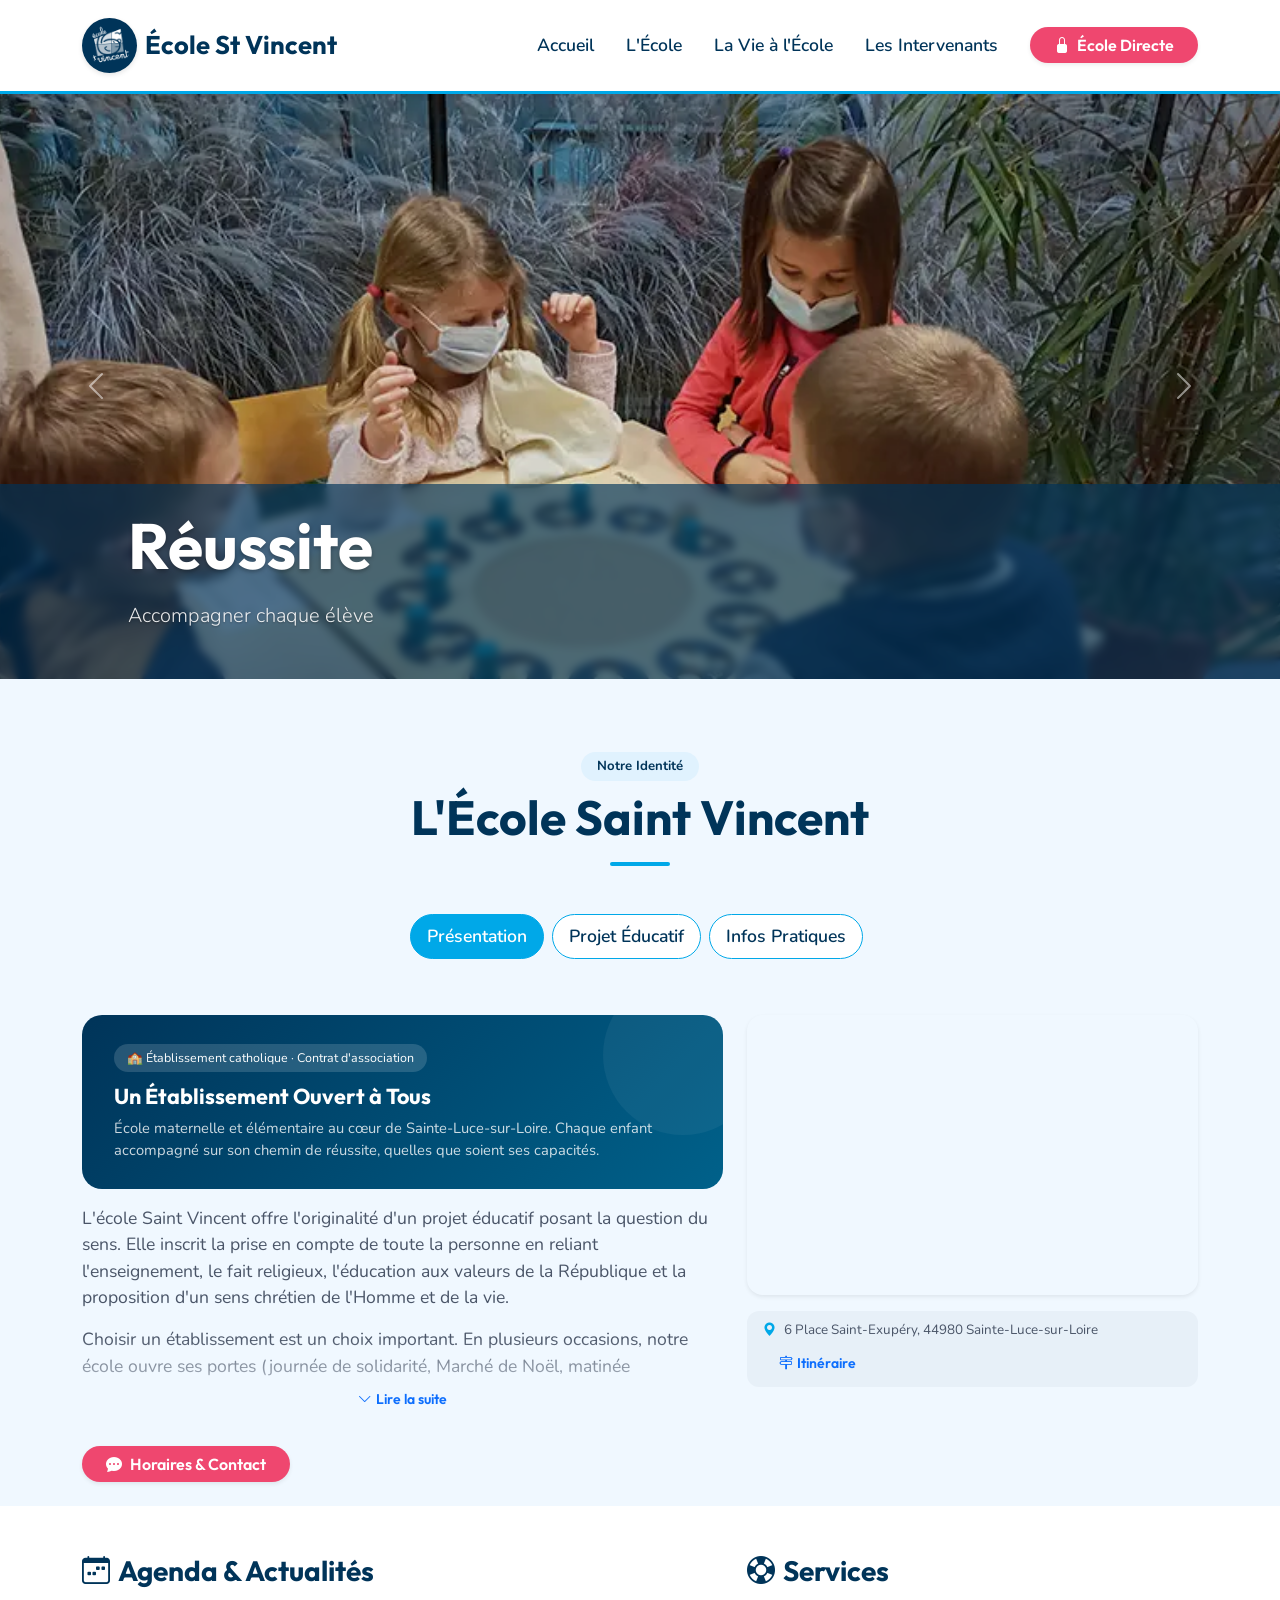
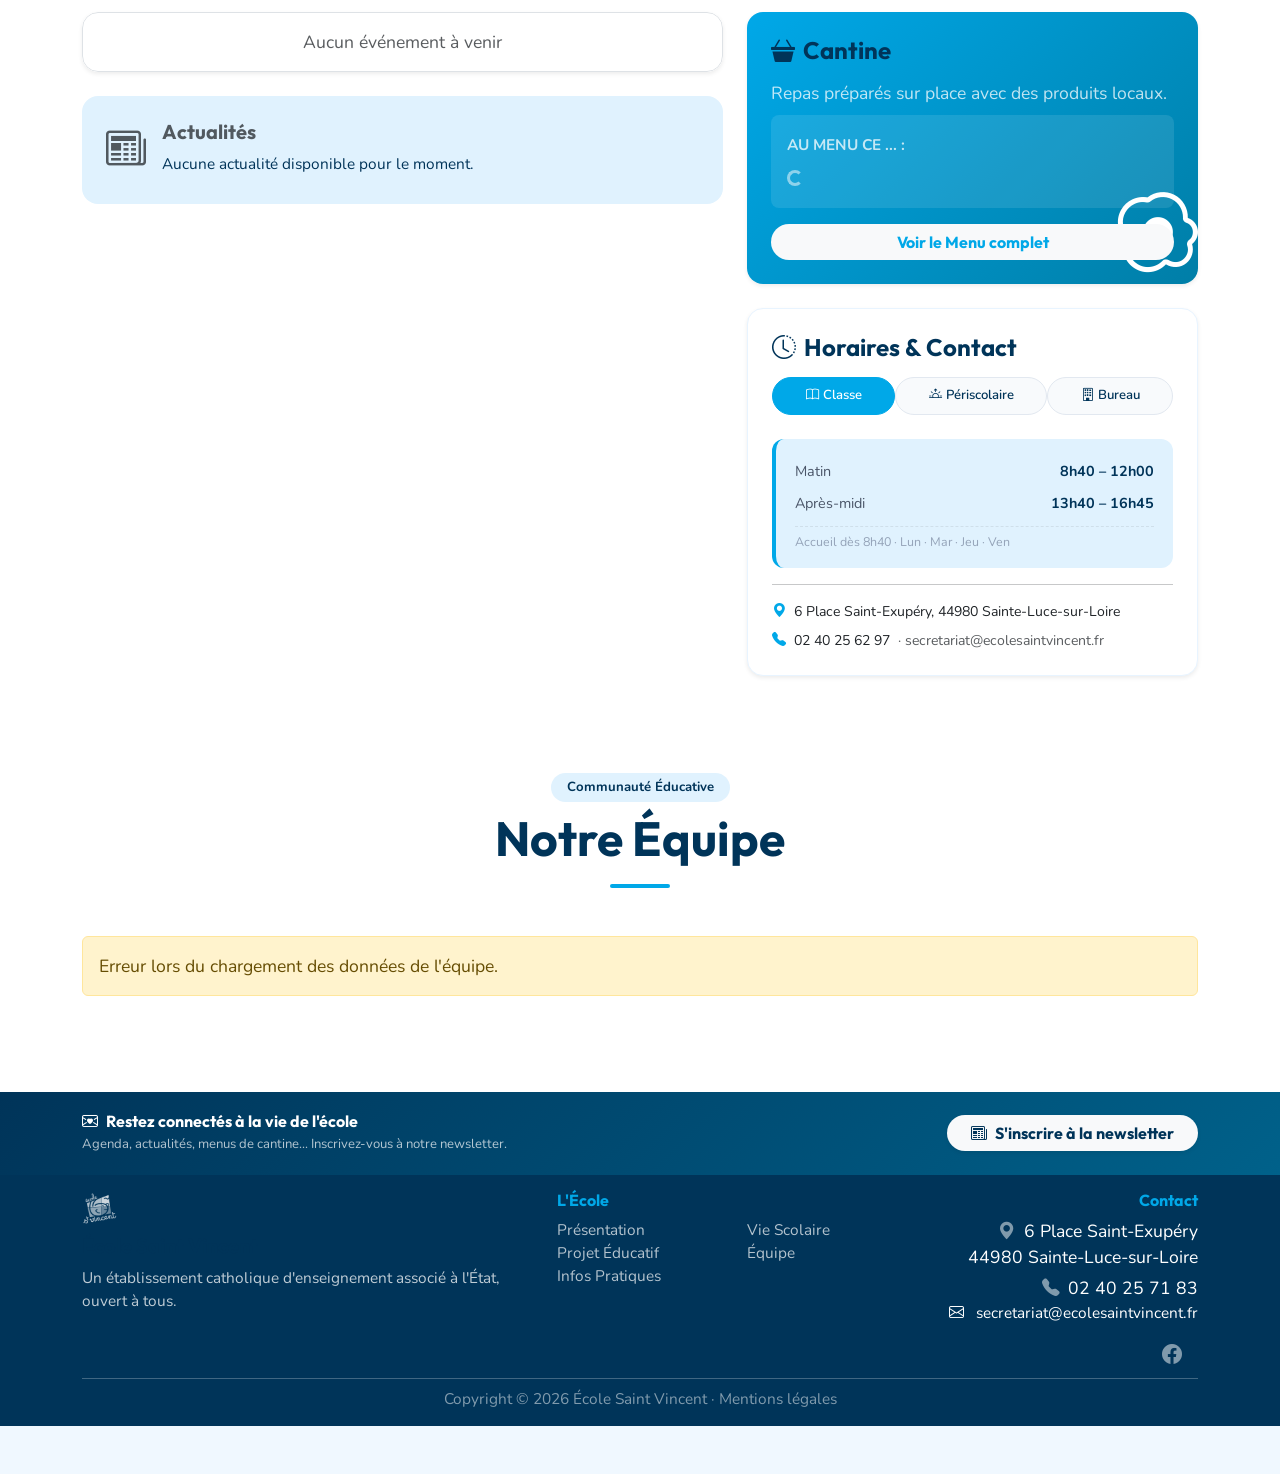
==== commit d3016582: "adjust presentation" ====
--- a/site_ecole_light/index.html
+++ b/site_ecole_light/index.html
@@ -23,7 +23,7 @@
     <!-- Google Material Icons -->
     <link href="https://fonts.googleapis.com/icon?family=Material+Icons" rel="stylesheet">
     <!-- Custom CSS -->
-    <link href="assets/css/style.css?v=7" rel="stylesheet">
+    <link href="assets/css/style.css?v=8" rel="stylesheet">
     <link rel="icon" href="assets/images/favicon.png" type="image/png">
 
     <!-- SEO & Open Graph -->
@@ -178,7 +178,7 @@
                     <div class="row g-4 align-items-stretch">
 
                         <!-- COLONNE GAUCHE -->
-                        <div class="col-lg-5" data-aos="fade-right">
+                        <div class="col-lg-7" data-aos="fade-right">
 
                             <!-- Card identité de l'école -->
                             <div class="school-identity-card mb-3">
@@ -186,13 +186,6 @@
                                 <h3>Un Établissement Ouvert à Tous</h3>
                                 <p>École maternelle et élémentaire au cœur de Sainte-Luce-sur-Loire. Chaque enfant
                                     accompagné sur son chemin de réussite, quelles que soient ses capacités.</p>
-                            </div>
-
-                            <!-- Pills d'info rapide -->
-                            <div class="d-flex flex-wrap gap-2 mb-3">
-                                <span class="info-pill"><i class="bi bi-geo-alt-fill"></i>6 Place Saint-Exupéry</span>
-                                <span class="info-pill"><i class="bi bi-clock-fill"></i>8h40 – 16h45</span>
-                                <span class="info-pill"><i class="bi bi-telephone-fill"></i>02 40 25 62 97</span>
                             </div>
 
                             <!-- Texte de présentation avec "Lire la suite" -->
@@ -225,10 +218,16 @@
                             <!-- Dynamic Headmaster Block (Injected by team.js) -->
                             <div id="presentation-chef-container" class="mt-3"></div>
 
+                            <!-- CTA Nous contacter -->
+                            <a href="#vie-scolaire"
+                                class="btn btn-action rounded-pill px-4 mt-3 shadow-sm d-inline-flex align-items-center gap-2">
+                                <i class="bi bi-chat-dots-fill"></i>Horaires & Contact
+                            </a>
+
                         </div>
 
                         <!-- COLONNE DROITE : Map + horaires détaillés -->
-                        <div class="col-lg-7" data-aos="fade-left">
+                        <div class="col-lg-5" data-aos="fade-left">
 
                             <!-- Carte Google Maps -->
                             <div class="rounded-4 overflow-hidden shadow-sm mb-3" style="height: 280px;">
@@ -240,53 +239,16 @@
                                 </iframe>
                             </div>
 
-                            <!-- Grille horaires détaillée -->
-                            <div class="row g-2">
-                                <!-- Classe -->
-                                <div class="col-sm-4">
-                                    <div class="rounded-3 p-3 h-100"
-                                        style="background:#e0f2fe; border-left: 3px solid var(--color-primary);">
-                                        <div class="fw-bold text-royal mb-2"
-                                            style="font-size:.82rem; text-transform:uppercase; letter-spacing:.05em;"><i
-                                                class="bi bi-book me-1"></i>Classe</div>
-                                        <div style="font-size:.88rem;"><strong>8h40</strong> – 12h00</div>
-                                        <div style="font-size:.88rem;"><strong>13h40</strong> – 16h45</div>
-                                        <div class="text-muted mt-1" style="font-size:.78rem;">Accueil dès 8h40</div>
-                                    </div>
-                                </div>
-                                <!-- Périscolaire matin -->
-                                <div class="col-sm-4">
-                                    <div class="rounded-3 p-3 h-100"
-                                        style="background:#ede9fe; border-left: 3px solid var(--color-secondary);">
-                                        <div class="fw-bold text-royal mb-2"
-                                            style="font-size:.82rem; text-transform:uppercase; letter-spacing:.05em;"><i
-                                                class="bi bi-sunrise me-1"></i>Périscolaire matin</div>
-                                        <div style="font-size:.88rem;"><strong>7h30</strong> – 8h40</div>
-                                        <div class="text-muted mt-1" style="font-size:.78rem;">Lun · Mar · Jeu · Ven
-                                        </div>
-                                    </div>
-                                </div>
-                                <!-- Périscolaire soir -->
-                                <div class="col-sm-4">
-                                    <div class="rounded-3 p-3 h-100"
-                                        style="background:#dcfce7; border-left: 3px solid var(--color-success);">
-                                        <div class="fw-bold text-royal mb-2"
-                                            style="font-size:.82rem; text-transform:uppercase; letter-spacing:.05em;"><i
-                                                class="bi bi-moon me-1"></i>Périscolaire soir</div>
-                                        <div style="font-size:.88rem;">Lun–Jeu : jusqu'à <strong>18h30</strong></div>
-                                        <div style="font-size:.88rem;">Ven : jusqu'à <strong>18h00</strong></div>
-                                        <div class="text-muted mt-1" style="font-size:.78rem;"><i
-                                                class="bi bi-telephone-fill me-1"></i>06 98 37 39 05</div>
-                                    </div>
-                                </div>
-                            </div>
-
-                            <!-- Horaires bureau secrétariat -->
-                            <div class="d-flex align-items-center gap-3 mt-2 px-3 py-2 rounded-3"
-                                style="background: rgba(0,52,89,.05); font-size:.82rem; color: var(--color-text);">
-                                <i class="bi bi-building text-primary"></i>
-                                <span><strong>Secrétariat :</strong> Lun–Jeu 8h40–12h / 13h40–16h45 · <strong>Ven matin
-                                        uniquement</strong></span>
+                            <!-- Adresse + itinéraire sous la map -->
+                            <div class="map-info-bar">
+                                <div class="d-flex align-items-center gap-2">
+                                    <i class="bi bi-geo-alt-fill text-primary"></i>
+                                    <span>6 Place Saint-Exupéry, 44980 Sainte-Luce-sur-Loire</span>
+                                </div>
+                                <a href="https://www.google.com/maps/dir//École+Saint-Vincent,+6+Pl.+Saint-Exupéry,+44980+Sainte-Luce-sur-Loire"
+                                    target="_blank" class="btn btn-sm btn-outline-primary rounded-pill px-3">
+                                    <i class="bi bi-signpost-2 me-1"></i>Itinéraire
+                                </a>
                             </div>
 
                         </div>
@@ -579,25 +541,79 @@
 
 
 
-                        <!-- Périscolaire -->
-                        <div class="card border-0 shadow-sm rounded-4 p-4">
-                            <h4 class="fw-bold text-royal mb-3"><i class="bi bi-clock-history me-2"></i>Périscolaire
-                            </h4>
-                            <ul class="list-unstyled text-muted small mb-0">
-                                <li class="mb-2 d-flex justify-content-between">
-                                    <span>Matin :</span> <strong>7h30 - 8h40</strong>
+                        <!-- Horaires & Contact (card unifiée avec tabs) -->
+                        <div class="card border-0 shadow-sm rounded-4 p-4 horaires-contact-card">
+                            <h4 class="fw-bold text-royal mb-3"><i class="bi bi-clock-history me-2"></i>Horaires &
+                                Contact</h4>
+
+                            <!-- Tabs -->
+                            <ul class="nav nav-pills nav-fill horaires-tabs mb-3" role="tablist">
+                                <li class="nav-item" role="presentation">
+                                    <button class="nav-link active" data-bs-toggle="pill" data-bs-target="#tab-classe"
+                                        type="button" role="tab"><i class="bi bi-book me-1"></i>Classe</button>
                                 </li>
-                                <li class="mb-2 d-flex justify-content-between">
-                                    <span>Soir (Lun-Jeu) :</span> <strong>16h50 - 18h30</strong>
+                                <li class="nav-item" role="presentation">
+                                    <button class="nav-link" data-bs-toggle="pill" data-bs-target="#tab-peri"
+                                        type="button" role="tab"><i class="bi bi-sunrise me-1"></i>Périscolaire</button>
                                 </li>
-                                <li class="d-flex justify-content-between">
-                                    <span>Soir (Ven) :</span> <strong>16h50 - 18h00</strong>
+                                <li class="nav-item" role="presentation">
+                                    <button class="nav-link" data-bs-toggle="pill" data-bs-target="#tab-bureau"
+                                        type="button" role="tab"><i class="bi bi-building me-1"></i>Bureau</button>
                                 </li>
                             </ul>
-                            <hr>
-                            <div class="d-flex align-items-center">
-                                <i class="bi bi-telephone-fill text-secondary me-2"></i>
-                                <span class="fw-bold text-dark">06 98 37 39 05</span>
+
+                            <div class="tab-content">
+                                <!-- Tab Classe -->
+                                <div class="tab-pane fade show active" id="tab-classe" role="tabpanel">
+                                    <div class="horaires-block blue">
+                                        <div class="horaires-row"><span>Matin</span><strong>8h40 – 12h00</strong></div>
+                                        <div class="horaires-row"><span>Après-midi</span><strong>13h40 – 16h45</strong>
+                                        </div>
+                                        <div class="horaires-note">Accueil dès 8h40 · Lun · Mar · Jeu · Ven</div>
+                                    </div>
+                                </div>
+                                <!-- Tab Périscolaire -->
+                                <div class="tab-pane fade" id="tab-peri" role="tabpanel">
+                                    <div class="horaires-block purple">
+                                        <div class="horaires-row"><span>Matin</span><strong>7h30 – 8h40</strong></div>
+                                        <div class="horaires-row"><span>Soir (Lun–Jeu)</span><strong>16h50 –
+                                                18h30</strong></div>
+                                        <div class="horaires-row"><span>Soir (Vendredi)</span><strong>16h50 –
+                                                18h00</strong></div>
+                                        <div class="horaires-note">Lun · Mar · Jeu · Ven</div>
+                                    </div>
+                                    <div class="d-flex align-items-center gap-2 mt-3">
+                                        <i class="bi bi-telephone-fill text-secondary"></i>
+                                        <span class="fw-bold">06 98 37 39 05</span>
+                                        <span class="peri-tooltip" tabindex="0" data-bs-toggle="tooltip"
+                                            data-bs-placement="top" title="Pour questions sur la garderie uniquement">
+                                            <i class="bi bi-question-circle-fill"></i>
+                                        </span>
+                                    </div>
+                                </div>
+                                <!-- Tab Bureau / Secrétariat -->
+                                <div class="tab-pane fade" id="tab-bureau" role="tabpanel">
+                                    <div class="horaires-block teal">
+                                        <div class="horaires-row"><span>Lun – Jeu</span><strong>8h40 – 12h / 13h40 –
+                                                16h45</strong></div>
+                                        <div class="horaires-row"><span>Vendredi</span><strong>Matin uniquement</strong>
+                                        </div>
+                                    </div>
+                                </div>
+                            </div>
+
+                            <hr class="my-3">
+                            <!-- Adresse + téléphone -->
+                            <div class="d-flex flex-column gap-2" style="font-size:.88rem;">
+                                <div class="d-flex align-items-center gap-2">
+                                    <i class="bi bi-geo-alt-fill text-primary"></i>
+                                    <span>6 Place Saint-Exupéry, 44980 Sainte-Luce-sur-Loire</span>
+                                </div>
+                                <div class="d-flex align-items-center gap-2">
+                                    <i class="bi bi-telephone-fill text-primary"></i>
+                                    <span>02 40 25 62 97</span>
+                                    <span class="text-muted">· secretariat@ecolesaintvincent.fr</span>
+                                </div>
                             </div>
                         </div>
                     </div>
@@ -1004,6 +1020,9 @@
                 offset: 100,
                 easing: 'ease-out'
             });
+            // Bootstrap Tooltips Init
+            var tooltipTriggerList = [].slice.call(document.querySelectorAll('[data-bs-toggle="tooltip"]'));
+            tooltipTriggerList.map(function (el) { return new bootstrap.Tooltip(el); });
         </script>
         <script>
             document.addEventListener("DOMContentLoaded", function () {
--- a/site_ecole_light/assets/css/style.css
+++ b/site_ecole_light/assets/css/style.css
@@ -444,7 +444,7 @@
 }
 
 .text-truncated-content.collapsed {
-    max-height: 120px;
+    max-height: 180px;
 }
 
 .text-truncated-content.expanded {
@@ -689,4 +689,132 @@
 
 .btn-newsletter-submit:hover {
     opacity: .9;
+}
+
+/* ===============================================
+   STATS LINE — Carte bleue identité
+   =============================================== */
+
+.stats-line {
+    display: flex;
+    align-items: center;
+    gap: .5rem;
+    margin-top: 1rem;
+    padding-top: .75rem;
+    border-top: 1px solid rgba(255, 255, 255, .15);
+    font-size: .85rem;
+    font-weight: 600;
+    color: rgba(255, 255, 255, .85);
+    flex-wrap: wrap;
+}
+
+.stats-sep {
+    color: rgba(255, 255, 255, .35);
+}
+
+/* ===============================================
+   MAP INFO BAR — Adresse sous la carte
+   =============================================== */
+
+.map-info-bar {
+    display: flex;
+    justify-content: space-between;
+    align-items: center;
+    flex-wrap: wrap;
+    gap: .5rem;
+    margin-top: .5rem;
+    padding: .6rem 1rem;
+    background: rgba(0, 52, 89, .04);
+    border-radius: 12px;
+    font-size: .84rem;
+    color: var(--color-text);
+}
+
+/* ===============================================
+   HORAIRES & CONTACT — Card unifiée avec tabs
+   =============================================== */
+
+.horaires-contact-card {
+    border: 1px solid #e8f4ff !important;
+}
+
+/* Override des pills globaux pour les tabs horaires plus compacts */
+.horaires-tabs.nav-pills .nav-link {
+    font-size: .82rem;
+    padding: .4rem 1rem;
+    margin-right: .25rem;
+    border-color: #e2e8f0;
+    background: #f8fafc;
+    color: var(--color-text);
+    transition: all .2s ease;
+}
+
+.horaires-tabs.nav-pills .nav-link:hover {
+    background: var(--color-primary);
+    color: white !important;
+    border-color: var(--color-primary);
+}
+
+.horaires-tabs.nav-pills .nav-link.active {
+    background: var(--color-primary);
+    color: white !important;
+    border-color: var(--color-primary);
+}
+
+.horaires-block {
+    padding: 1rem 1.2rem;
+    border-radius: 12px;
+    border-left: 4px solid;
+}
+
+.horaires-block.blue {
+    background: #e0f2fe;
+    border-left-color: var(--color-primary);
+}
+
+.horaires-block.purple {
+    background: #ede9fe;
+    border-left-color: var(--color-secondary);
+}
+
+.horaires-block.teal {
+    background: #f0fdfa;
+    border-left-color: #0d9488;
+}
+
+.horaires-row {
+    display: flex;
+    justify-content: space-between;
+    align-items: center;
+    padding: .35rem 0;
+    font-size: .9rem;
+}
+
+.horaires-row span {
+    color: var(--color-text);
+}
+
+.horaires-row strong {
+    color: var(--color-royal);
+}
+
+.horaires-note {
+    font-size: .78rem;
+    color: #94a3b8;
+    margin-top: .35rem;
+    padding-top: .35rem;
+    border-top: 1px dashed rgba(0, 0, 0, .08);
+}
+
+/* Tooltip périscolaire */
+.peri-tooltip {
+    color: #94a3b8;
+    cursor: help;
+    font-size: .85rem;
+    transition: color .2s;
+}
+
+.peri-tooltip:hover,
+.peri-tooltip:focus {
+    color: var(--color-primary);
 }
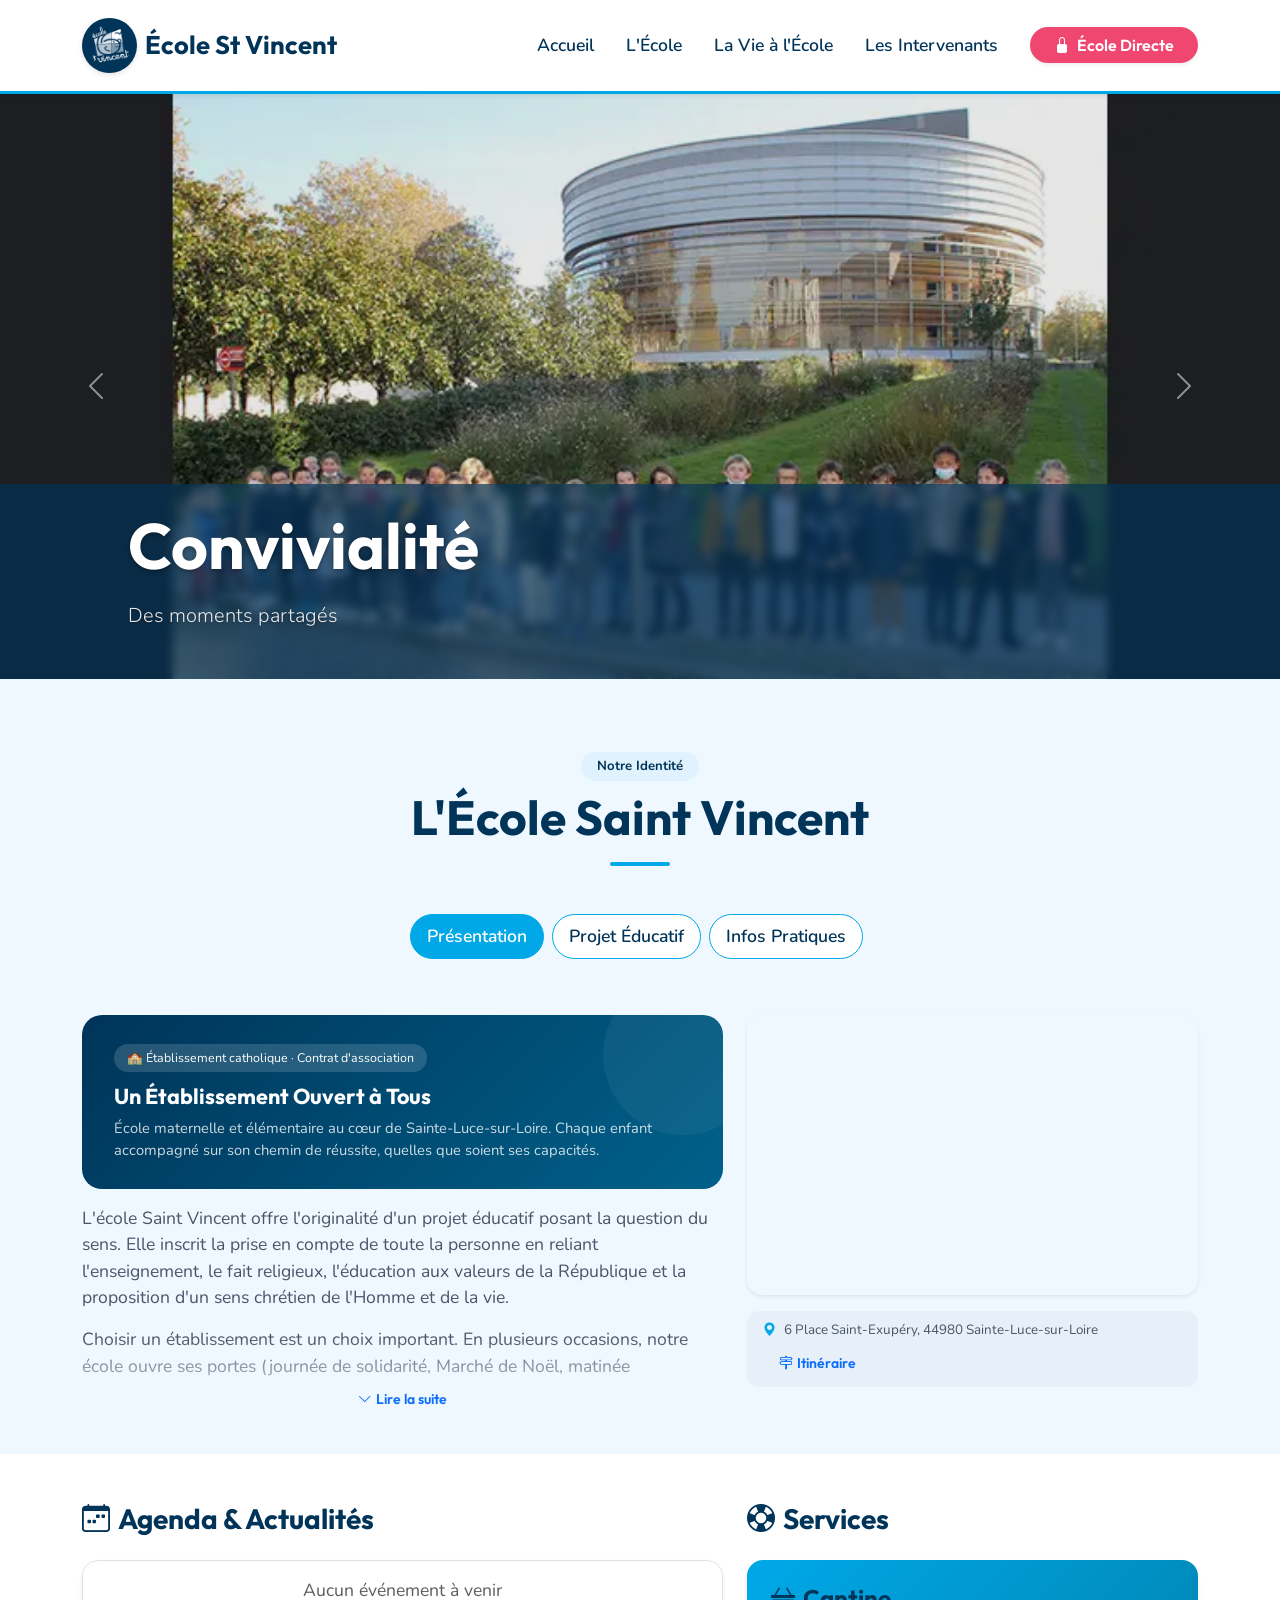
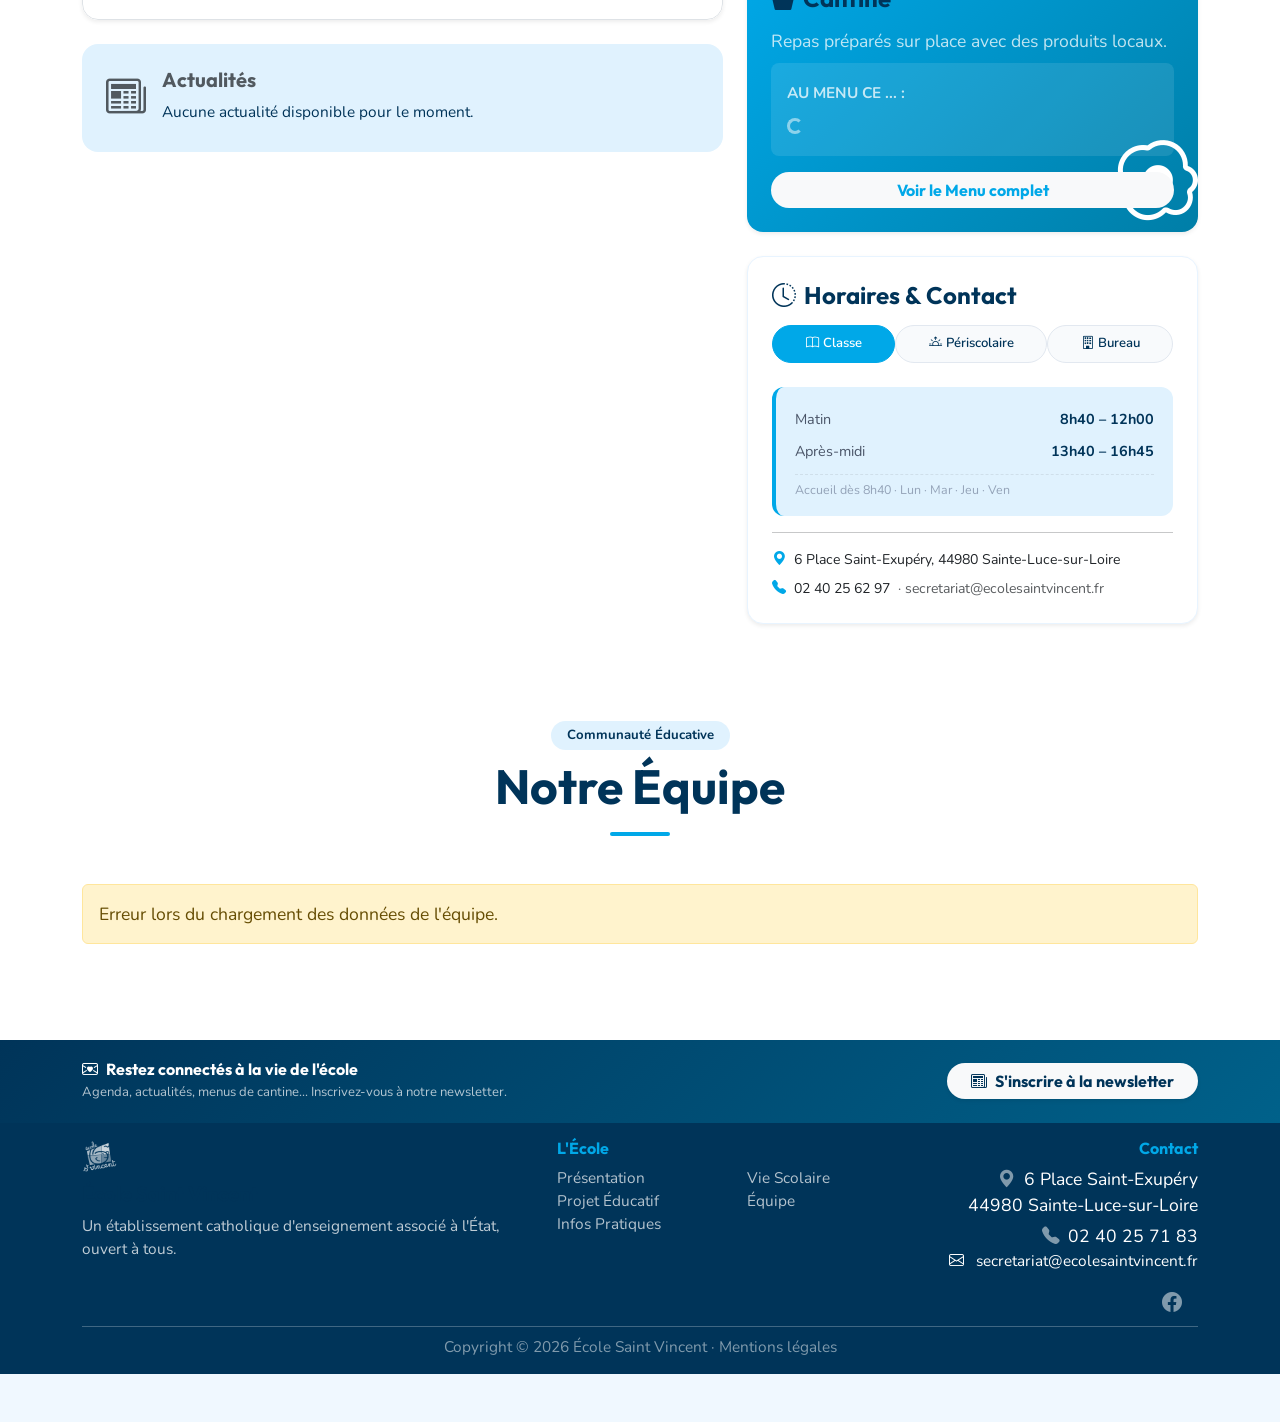
==== commit ec07b446: "delete horaire et contact" ====
--- a/site_ecole_light/index.html
+++ b/site_ecole_light/index.html
@@ -217,13 +217,6 @@
 
                             <!-- Dynamic Headmaster Block (Injected by team.js) -->
                             <div id="presentation-chef-container" class="mt-3"></div>
-
-                            <!-- CTA Nous contacter -->
-                            <a href="#vie-scolaire"
-                                class="btn btn-action rounded-pill px-4 mt-3 shadow-sm d-inline-flex align-items-center gap-2">
-                                <i class="bi bi-chat-dots-fill"></i>Horaires & Contact
-                            </a>
-
                         </div>
 
                         <!-- COLONNE DROITE : Map + horaires détaillés -->
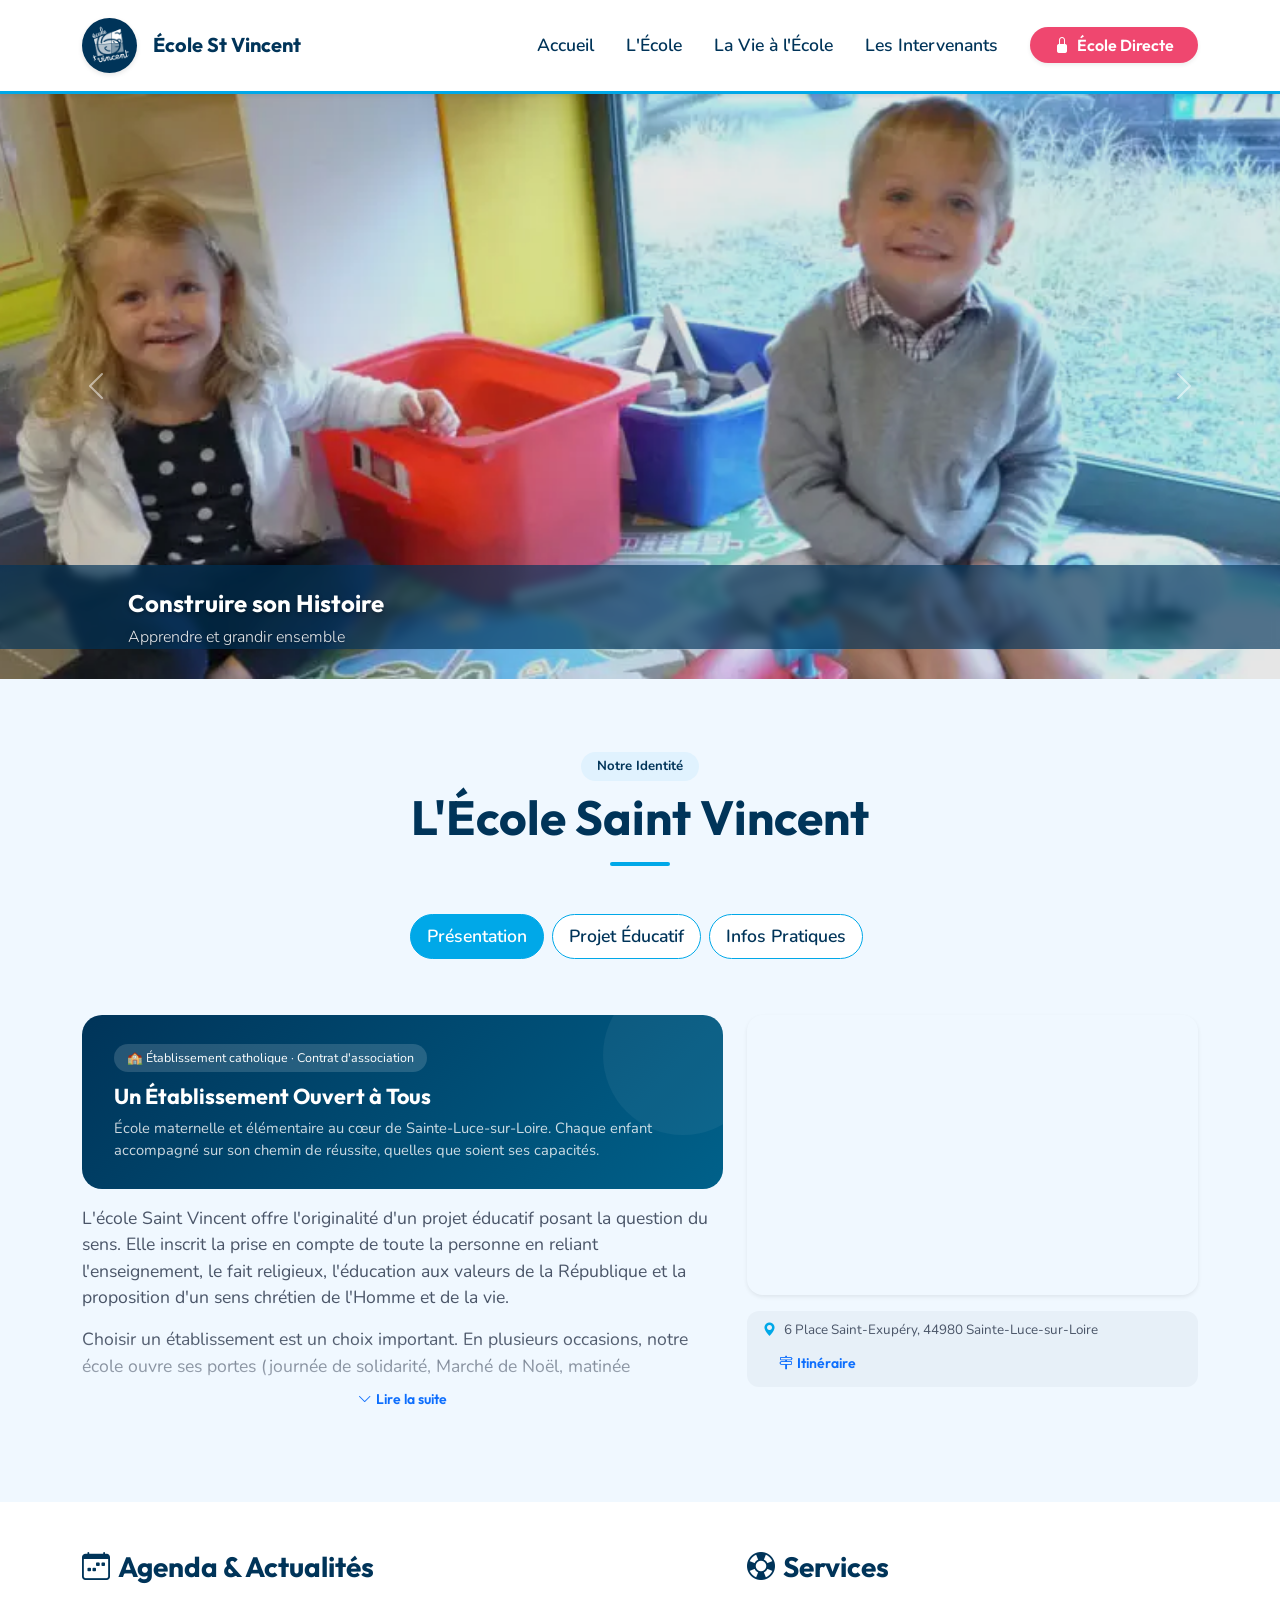
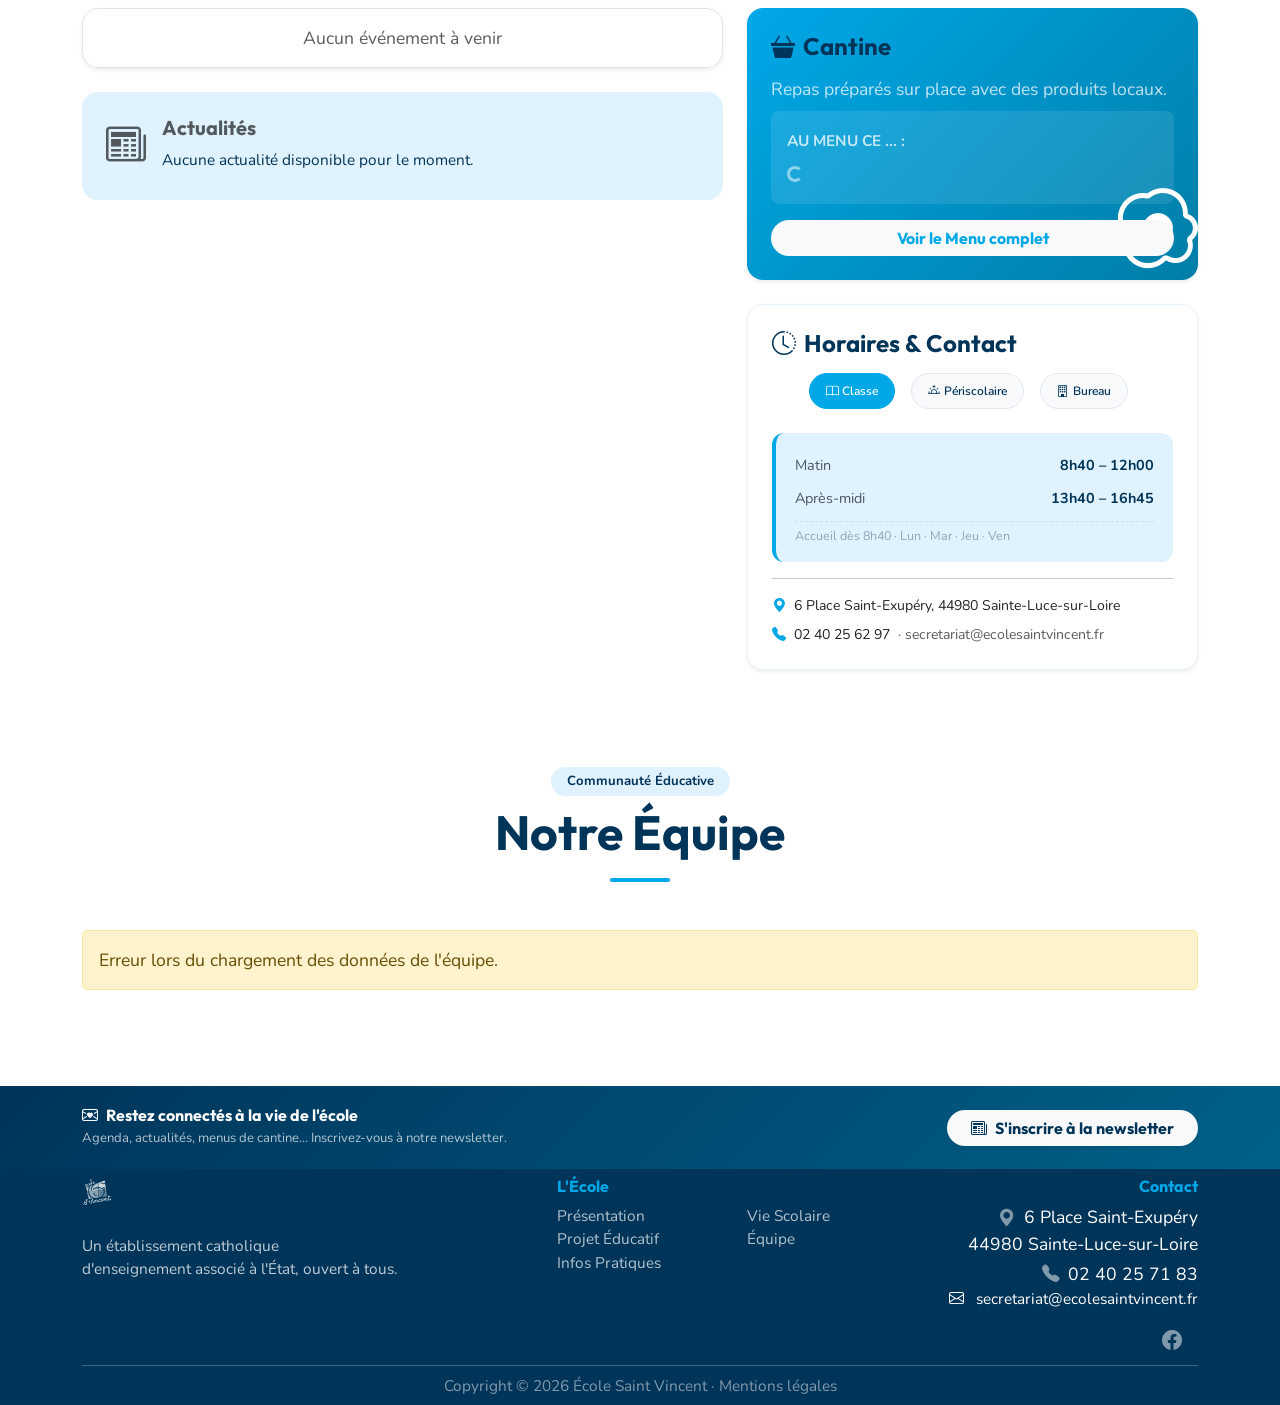
==== commit 1cc4a65c: "add dark theme, fix footer & head icon, add mobile media queries responsive" ====
--- a/site_ecole_light/index.html
+++ b/site_ecole_light/index.html
@@ -85,7 +85,7 @@
             <a class="navbar-brand d-flex align-items-center fw-bold" href="index.html">
                 <img src="assets/images/logo.webp" alt="Logo École Saint Vincent" height="50"
                     class="me-2 d-inline-block align-text-top">
-                <span class="d-none d-sm-inline">École St Vincent</span>
+                <span class="navbar-brand-text">École St Vincent</span>
             </a>
             <button class="navbar-toggler" type="button" data-bs-toggle="collapse" data-bs-target="#navbarNav">
                 <span class="navbar-toggler-icon"></span>
@@ -113,7 +113,7 @@
             <div class="carousel-item active">
                 <img src="assets/images/banner1.webp" class="d-block w-100 placeholder-img" alt="École Saint Vincent"
                     style="height: 65vh; object-fit: cover; filter: brightness(0.9);">
-                <div class="carousel-caption d-none d-md-block text-start">
+                <div class="carousel-caption text-start">
                     <h1 class="display-3 fw-bold mb-3 slide-in-bottom">Bienvenue à Saint Vincent</h1>
                     <p class="lead fs-4 slide-in-bottom delay-1">Ensemble, vivre une école de toutes les intelligences.
                     </p>
@@ -122,7 +122,7 @@
             <div class="carousel-item">
                 <img src="assets/images/banner2.webp" loading="lazy" class="d-block w-100 placeholder-img"
                     alt="Apprentissage" style="height: 65vh; object-fit: cover; filter: brightness(0.9);">
-                <div class="carousel-caption d-none d-md-block text-start">
+                <div class="carousel-caption text-start">
                     <h2 class="display-3 fw-bold mb-3">Construire son Histoire</h2>
                     <p class="lead fs-4">Accompagner chaque enfant sur un chemin de réussite.</p>
                 </div>
@@ -130,7 +130,7 @@
             <div class="carousel-item">
                 <img src="assets/images/banner3.webp" loading="lazy" class="d-block w-100 placeholder-img"
                     alt="Camaraderie" style="height: 65vh; object-fit: cover; filter: brightness(0.9);">
-                <div class="carousel-caption d-none d-md-block text-start">
+                <div class="carousel-caption text-start">
                     <h2 class="display-3 fw-bold mb-3">Au Cœur de Sainte-Luce</h2>
                     <p class="lead fs-4">Un établissement catholique ouvert à tous.</p>
                 </div>
@@ -223,7 +223,7 @@
                         <div class="col-lg-5" data-aos="fade-left">
 
                             <!-- Carte Google Maps -->
-                            <div class="rounded-4 overflow-hidden shadow-sm mb-3" style="height: 280px;">
+                            <div class="rounded-4 overflow-hidden shadow-sm mb-3 map-container">
                                 <iframe
                                     src="https://www.google.com/maps/embed?pb=!1m18!1m12!1m3!1d2708.577977346856!2d-1.488358023473977!3d47.24439097115904!2m3!1f0!2f0!3f0!3m2!1i1024!2i768!4f13.1!3m3!1m2!1s0x4805efbd7c030f0f%3A0x6006093278564264!2s%C3%89cole%20Saint-Vincent!5e0!3m2!1sfr!2sfr!4v1706780000000!5m2!1sfr!2sfr"
                                     width="100%" height="100%" style="border:0;" allowfullscreen="" loading="lazy"
@@ -471,665 +471,662 @@
                 </div>
             </div>
         </div>
-
-        <!-- La Vie à l'École (Agenda & Services) -->
-        <section id="vie-scolaire" class="py-5 bg-white" data-aos="fade-up">
-            <div class="container">
-                <div class="row align-items-start">
-                    <!-- Left: Agenda & News -->
-                    <div class="col-lg-7 mb-5 mb-lg-0">
-                        <h3 class="fw-bold text-royal mb-4"><i class="bi bi-calendar-week me-2"></i>Agenda & Actualités
-                        </h3>
-
-                        <!-- Agenda List (Dynamic) -->
-                        <div id="agenda-preview">
-                            <div class="text-center p-4">
-                                <div class="spinner-border text-primary" role="status"></div>
-                                <p class="mt-2 small text-muted">Chargement de l'agenda...</p>
-                            </div>
-                        </div>
-
-                        <!-- Offcanvas Agenda Moved do Body -->
-
-
-                        <!-- News Highlight (Dynamic) -->
-                        <div class="card bg-royal-light border-0 rounded-4 p-4" id="news-preview">
-                            <div class="text-center p-3">
-                                <div class="spinner-border text-primary" role="status"></div>
-                                <p class="mt-2 small text-muted">Chargement des actualités...</p>
-                            </div>
-                        </div>
-
-
-                    </div>
-
-                    <!-- Right: Services (Cantine/Périscolaire) -->
-                    <div class="col-lg-5">
-                        <h3 class="fw-bold text-royal mb-4"><i class="bi bi-life-preserver me-2"></i>Services</h3>
-
-                        <!-- Cantine -->
-                        <div class="card bg-menu text-white border-0 shadow-sm rounded-4 mb-4 overflow-hidden position-relative"
-                            data-aos="fade-up">
-                            <div class="card-body p-4 position-relative z-1">
-                                <h4 class="fw-bold mb-3"><i class="bi bi-basket3-fill me-2"></i>Cantine</h4>
-                                <p class="mb-2 opacity-75">Repas préparés sur place avec des produits locaux.</p>
-                                <div class="bg-white bg-opacity-10 p-3 rounded-3 mb-3" id="cantine-home-widget">
-                                    <small class="text-uppercase fw-bold opacity-75" id="cantine-home-date">Au menu ce
-                                        ...
-                                        :</small>
-                                    <div id="cantine-home-list" class="mt-2">
-                                        <!-- Dynamic content will be injected here -->
-                                        <div class="spinner-border spinner-border-sm text-white opacity-50"
-                                            role="status">
-                                        </div>
+    </section>
+
+    <!-- La Vie à l'École (Agenda & Services) -->
+    <section id="vie-scolaire" class="py-5 bg-white" data-aos="fade-up">
+        <div class="container">
+            <div class="row align-items-start">
+                <!-- Left: Agenda & News -->
+                <div class="col-lg-7 mb-5 mb-lg-0">
+                    <h3 class="fw-bold text-royal mb-4"><i class="bi bi-calendar-week me-2"></i>Agenda & Actualités
+                    </h3>
+
+                    <!-- Agenda List (Dynamic) -->
+                    <div id="agenda-preview">
+                        <div class="text-center p-4">
+                            <div class="spinner-border text-primary" role="status"></div>
+                            <p class="mt-2 small text-muted">Chargement de l'agenda...</p>
+                        </div>
+                    </div>
+
+                    <!-- Offcanvas Agenda Moved do Body -->
+
+
+                    <!-- News Highlight (Dynamic) -->
+                    <div class="card bg-royal-light border-0 rounded-4 p-4" id="news-preview">
+                        <div class="text-center p-3">
+                            <div class="spinner-border text-primary" role="status"></div>
+                            <p class="mt-2 small text-muted">Chargement des actualités...</p>
+                        </div>
+                    </div>
+
+
+                </div>
+
+                <!-- Right: Services (Cantine/Périscolaire) -->
+                <div class="col-lg-5">
+                    <h3 class="fw-bold text-royal mb-4"><i class="bi bi-life-preserver me-2"></i>Services</h3>
+
+                    <!-- Cantine -->
+                    <div class="card bg-menu text-white border-0 shadow-sm rounded-4 mb-4 overflow-hidden position-relative"
+                        data-aos="fade-up">
+                        <div class="card-body p-4 position-relative z-1">
+                            <h4 class="fw-bold mb-3"><i class="bi bi-basket3-fill me-2"></i>Cantine</h4>
+                            <p class="mb-2 opacity-75">Repas préparés sur place avec des produits locaux.</p>
+                            <div class="bg-white bg-opacity-10 p-3 rounded-3 mb-3" id="cantine-home-widget">
+                                <small class="text-uppercase fw-bold opacity-75" id="cantine-home-date">Au menu ce
+                                    ...
+                                    :</small>
+                                <div id="cantine-home-list" class="mt-2">
+                                    <!-- Dynamic content will be injected here -->
+                                    <div class="spinner-border spinner-border-sm text-white opacity-50" role="status">
                                     </div>
                                 </div>
-                                <button class="btn btn-light text-primary fw-bold rounded-pill w-100"
-                                    data-bs-toggle="offcanvas" data-bs-target="#offcanvasCantine">Voir le
-                                    Menu complet</button>
-                            </div>
-                            <i
-                                class="bi bi-egg-fried position-absolute bottom-0 end-0 display-1 opacity-10 me-n3 mb-n3"></i>
-                        </div>
-
-
-
-                        <!-- Horaires & Contact (card unifiée avec tabs) -->
-                        <div class="card border-0 shadow-sm rounded-4 p-4 horaires-contact-card">
-                            <h4 class="fw-bold text-royal mb-3"><i class="bi bi-clock-history me-2"></i>Horaires &
-                                Contact</h4>
-
-                            <!-- Tabs -->
-                            <ul class="nav nav-pills nav-fill horaires-tabs mb-3" role="tablist">
-                                <li class="nav-item" role="presentation">
-                                    <button class="nav-link active" data-bs-toggle="pill" data-bs-target="#tab-classe"
-                                        type="button" role="tab"><i class="bi bi-book me-1"></i>Classe</button>
-                                </li>
-                                <li class="nav-item" role="presentation">
-                                    <button class="nav-link" data-bs-toggle="pill" data-bs-target="#tab-peri"
-                                        type="button" role="tab"><i class="bi bi-sunrise me-1"></i>Périscolaire</button>
-                                </li>
-                                <li class="nav-item" role="presentation">
-                                    <button class="nav-link" data-bs-toggle="pill" data-bs-target="#tab-bureau"
-                                        type="button" role="tab"><i class="bi bi-building me-1"></i>Bureau</button>
-                                </li>
-                            </ul>
-
-                            <div class="tab-content">
-                                <!-- Tab Classe -->
-                                <div class="tab-pane fade show active" id="tab-classe" role="tabpanel">
-                                    <div class="horaires-block blue">
-                                        <div class="horaires-row"><span>Matin</span><strong>8h40 – 12h00</strong></div>
-                                        <div class="horaires-row"><span>Après-midi</span><strong>13h40 – 16h45</strong>
-                                        </div>
-                                        <div class="horaires-note">Accueil dès 8h40 · Lun · Mar · Jeu · Ven</div>
-                                    </div>
-                                </div>
-                                <!-- Tab Périscolaire -->
-                                <div class="tab-pane fade" id="tab-peri" role="tabpanel">
-                                    <div class="horaires-block purple">
-                                        <div class="horaires-row"><span>Matin</span><strong>7h30 – 8h40</strong></div>
-                                        <div class="horaires-row"><span>Soir (Lun–Jeu)</span><strong>16h50 –
-                                                18h30</strong></div>
-                                        <div class="horaires-row"><span>Soir (Vendredi)</span><strong>16h50 –
-                                                18h00</strong></div>
-                                        <div class="horaires-note">Lun · Mar · Jeu · Ven</div>
-                                    </div>
-                                    <div class="d-flex align-items-center gap-2 mt-3">
-                                        <i class="bi bi-telephone-fill text-secondary"></i>
-                                        <span class="fw-bold">06 98 37 39 05</span>
-                                        <span class="peri-tooltip" tabindex="0" data-bs-toggle="tooltip"
-                                            data-bs-placement="top" title="Pour questions sur la garderie uniquement">
-                                            <i class="bi bi-question-circle-fill"></i>
-                                        </span>
-                                    </div>
-                                </div>
-                                <!-- Tab Bureau / Secrétariat -->
-                                <div class="tab-pane fade" id="tab-bureau" role="tabpanel">
-                                    <div class="horaires-block teal">
-                                        <div class="horaires-row"><span>Lun – Jeu</span><strong>8h40 – 12h / 13h40 –
-                                                16h45</strong></div>
-                                        <div class="horaires-row"><span>Vendredi</span><strong>Matin uniquement</strong>
-                                        </div>
-                                    </div>
-                                </div>
-                            </div>
-
-                            <hr class="my-3">
-                            <!-- Adresse + téléphone -->
-                            <div class="d-flex flex-column gap-2" style="font-size:.88rem;">
-                                <div class="d-flex align-items-center gap-2">
-                                    <i class="bi bi-geo-alt-fill text-primary"></i>
-                                    <span>6 Place Saint-Exupéry, 44980 Sainte-Luce-sur-Loire</span>
-                                </div>
-                                <div class="d-flex align-items-center gap-2">
-                                    <i class="bi bi-telephone-fill text-primary"></i>
-                                    <span>02 40 25 62 97</span>
-                                    <span class="text-muted">· secretariat@ecolesaintvincent.fr</span>
-                                </div>
-                            </div>
-                        </div>
-                    </div>
-                </div>
-            </div>
-        </section>
-
-        <!-- Les Intervenants Section (Detailed Team) -->
-        <section id="intervenants" class="py-5 bg-white">
-            <div class="container mb-5">
-                <div class="text-center mb-5">
-                    <span class="badge bg-royal-light rounded-pill px-3 py-2 fw-bold mb-2">Communauté Éducative</span>
-                    <h2 class="display-5 font-heading text-royal">Notre Équipe</h2>
-                    <div class="sep-line mx-auto mt-3"></div>
-                </div>
-
-                <!-- Dynamic Team Content (populated by team.js) -->
-                <div id="team-content">
-                    <div class="text-center p-5">
-                        <div class="spinner-border text-primary" role="status"></div>
-                        <p class="mt-3 text-muted">Chargement de l'équipe...</p>
-                    </div>
-                </div>
-
-            </div>
-        </section>
-
-        <!-- Bandeau Newsletter -->
-        <div class="newsletter-strip">
-            <div class="container">
-                <div class="row align-items-center gy-2">
-                    <div class="col-md-7">
-                        <h5 class="fw-bold mb-1"><i class="bi bi-envelope-heart me-2"></i>Restez connectés à la vie de
-                            l'école</h5>
-                        <p>Agenda, actualités, menus de cantine... Inscrivez-vous à notre newsletter.</p>
-                    </div>
-                    <div class="col-md-5 text-md-end">
-                        <button class="btn btn-light fw-bold rounded-pill px-4 text-royal shadow-sm"
-                            data-bs-toggle="modal" data-bs-target="#newsletterModal">
-                            <i class="bi bi-newspaper me-2"></i>S'inscrire à la newsletter
-                        </button>
-                    </div>
-                </div>
-            </div>
-        </div>
-
-        <!-- Footer -->
-        <footer class="py-3 bg-footer text-white">
-            <div class="container">
-                <div class="row gy-2 align-items-start">
-                    <!-- Left: School Info -->
-                    <div class="col-lg-5 text-start">
-                        <img src="assets/images/logo.webp" height="35" class="mb-2 grayscale-logo" alt="Logo">
-                        <h5 class="fw-bold mb-2">École Saint Vincent</h5>
-                        <p class="small opacity-75 mb-0">Un établissement catholique d'enseignement associé à l'État,
-                            ouvert
-                            à tous.</p>
-                    </div>
-
-                    <!-- Middle: Links (2 columns) -->
-                    <div class="col-lg-4 text-start">
-                        <div class="row">
-                            <div class="col-12">
-                                <h6 class="fw-bold text-primary mb-2">L'École</h6>
-                                <div class="row">
-                                    <div class="col-6">
-                                        <ul class="list-unstyled mb-0 small">
-                                            <li><a href="#presentation" class="footer-link footer-tab-link"
-                                                    data-tab="#pills-home-tab">Présentation</a></li>
-                                            <li><a href="#presentation" class="footer-link footer-tab-link"
-                                                    data-tab="#pills-projet-tab">Projet Éducatif</a></li>
-                                            <li><a href="#presentation" class="footer-link footer-tab-link"
-                                                    data-tab="#pills-infos-tab">Infos Pratiques</a></li>
-                                        </ul>
-                                    </div>
-                                    <div class="col-6">
-                                        <ul class="list-unstyled mb-0 small">
-                                            <li><a href="#vie-scolaire" class="footer-link">Vie Scolaire</a></li>
-                                            <li><a href="#intervenants" class="footer-link">Équipe</a></li>
-                                        </ul>
-                                    </div>
-                                </div>
-                            </div>
-                        </div>
-                    </div>
-
-                    <!-- Right: Contact -->
-                    <div class="col-lg-3 text-start text-lg-end">
-                        <h6 class="fw-bold text-primary mb-2">Contact</h6>
-                        <p class="mb-1"><i class="bi bi-geo-alt-fill me-2 text-white-50"></i>6 Place
-                            Saint-Exupéry<br>44980
-                            Sainte-Luce-sur-Loire</p>
-                        <p class="mb-0"><i class="bi bi-telephone-fill me-2 text-white-50"></i>02 40 25 71 83</p>
-                        <p class="small mb-0"><i class="bi bi-envelope me-2"></i> secretariat@ecolesaintvincent.fr
-                        </p>
-                        <div class="mt-3">
-                            <a href="https://www.facebook.com/people/Associations-%C3%89cole-Saint-Vincent-Sainte-Luce-sur-Loire/100042707025513/#"
-                                target="_blank" class="text-white-50 me-3 fs-5"><i class="bi bi-facebook"></i></a>
-                        </div>
-                    </div>
-                </div>
-                <hr class="opacity-25 my-2">
-                <div class="text-center small opacity-50">
-                    Copyright &copy; 2026 École Saint Vincent &middot; <a href="#"
-                        class="text-white text-decoration-none">Mentions légales</a>
-                </div>
-            </div>
-        </footer>
-
-        <!-- Bootstrap JS -->
-        <script src="https://cdn.jsdelivr.net/npm/bootstrap@5.3.0/dist/js/bootstrap.bundle.min.js"></script>
-
-        <!-- Modals moved to bottom of body to fix stacking context issues -->
-        <!-- Modal Règlements -->
-        <div class="modal fade" id="reglementModal" tabindex="-1" aria-hidden="true">
-            <div class="modal-dialog">
-                <div class="modal-content">
-                    <div class="modal-header">
-                        <h5 class="modal-title">Règlements</h5>
-                        <button type="button" class="btn-close" data-bs-dismiss="modal" aria-label="Close"></button>
-                    </div>
-                    <div class="modal-body text-start">
-                        <h6 class="fw-bold text-royal mb-3">Préambule</h6>
-                        <p class="small">L’école Saint-Vincent est un établissement catholique d’enseignement lié à
-                            l’Etat par un contrat d’association. Chaque enfant accueilli est accompagné sur un chemin de
-                            réussite.</p>
-
-                        <h6 class="fw-bold text-royal mt-4 mb-2">Horaires & Accès</h6>
-                        <ul class="small">
-                            <li><strong>Classe :</strong> 8h50-12h00 / 13h40-16h45. (Accueil dès 8h40).</li>
-                            <li><strong>Portail :</strong> Fermé après 8h50 et 13h40. Respectez impérativement ces
-                                horaires.</li>
-                            <li><strong>Accès Maternelle :</strong> Accompagnement obligatoire jusqu'à la classe.
-                                Poussettes à l'extérieur.</li>
-                        </ul>
-
-                        <h6 class="fw-bold text-royal mt-4 mb-2">Vie Scolaire</h6>
-                        <ul class="small">
-                            <li><strong>Absences :</strong> Signaler avant 9h par mail. Justificatif écrit au retour.
+                            </div>
+                            <button class="btn btn-light text-primary fw-bold rounded-pill w-100"
+                                data-bs-toggle="offcanvas" data-bs-target="#offcanvasCantine">Voir le
+                                Menu complet</button>
+                        </div>
+                        <i
+                            class="bi bi-egg-fried position-absolute bottom-0 end-0 display-1 opacity-10 me-n3 mb-n3"></i>
+                    </div>
+
+
+
+                    <!-- Horaires & Contact (card unifiée avec tabs) -->
+                    <div class="card border-0 shadow-sm rounded-4 p-4 horaires-contact-card">
+                        <h4 class="fw-bold text-royal mb-3"><i class="bi bi-clock-history me-2"></i>Horaires &
+                            Contact</h4>
+
+                        <!-- Tabs -->
+                        <ul class="nav nav-pills justify-content-center gap-2 horaires-tabs mb-3" role="tablist">
+                            <li class="nav-item" role="presentation">
+                                <button class="nav-link active" data-bs-toggle="pill" data-bs-target="#tab-classe"
+                                    type="button" role="tab"><i class="bi bi-book me-1"></i>Classe</button>
                             </li>
-                            <li><strong>Santé :</strong> Aucun médicament à l'école (sauf PAI). Maladie contagieuse =
-                                éviction.</li>
-                            <li><strong>Objets :</strong> Bijoux, Chewing-gums, sucettes et jeux d'échange interdits.
+                            <li class="nav-item" role="presentation">
+                                <button class="nav-link" data-bs-toggle="pill" data-bs-target="#tab-peri" type="button"
+                                    role="tab"><i class="bi bi-sunrise me-1"></i>Périscolaire</button>
+                            </li>
+                            <li class="nav-item" role="presentation">
+                                <button class="nav-link" data-bs-toggle="pill" data-bs-target="#tab-bureau"
+                                    type="button" role="tab"><i class="bi bi-building me-1"></i>Bureau</button>
                             </li>
                         </ul>
 
-                        <h6 class="fw-bold text-royal mt-4 mb-2">Sanctions</h6>
-                        <p class="small">En cas de manquement, des sanctions graduées sont prévues :</p>
-                        <ul class="small">
-                            <li><strong>Cycle I (Maternelle) :</strong> Avertissement oral, Isolement momentané, Tâche
-                                d'intérêt général (dessin, excuse).</li>
-                            <li><strong>Cycle II & III :</strong>
-                                <ul>
-                                    <li>Avertissement / Contrat de comportement.</li>
-                                    <li>Tâche d'intérêt général (TIG).</li>
-                                    <li>Non-participation à une activité.</li>
-                                    <li>Retenue.</li>
-                                    <li>Exclusion temporaire (classe ou service).</li>
-                                </ul>
-                            </li>
-                            <li><strong>Cas graves :</strong> Conseil de discipline pouvant mener à l'exclusion
-                                définitive ou au non-renouvellement.</li>
-                        </ul>
-                    </div>
-                </div>
-            </div>
-        </div>
-
-        <!-- Modal Tarifs -->
-        <div class="modal fade" id="tarifsModal" tabindex="-1" aria-hidden="true">
-            <div class="modal-dialog">
-                <div class="modal-content">
-                    <div class="modal-header">
-                        <h5 class="modal-title">Tarifs 2025/2026</h5>
-                        <button type="button" class="btn-close" data-bs-dismiss="modal" aria-label="Close"></button>
-                    </div>
-                    <div class="modal-body text-start">
-                        <h6 class="fw-bold text-primary">Contribution des familles (10 mois)</h6>
-                        <ul>
-                            <li>Niveau A : <strong>45,00 € / mois</strong> (450€ annuel)</li>
-                            <li>Niveau B : <strong>48,00 € / mois</strong> (480€ annuel)</li>
-                        </ul>
-                        <small class="text-muted">Réduction de 50% pour le 3ème enfant.</small>
-                        <hr>
-                        <h6 class="fw-bold text-primary">Restauration</h6>
-                        <ul>
-                            <li>Repas standard : <strong>5,20 €</strong></li>
-                            <li>Repas allergique : <strong>2,70 €</strong></li>
-                            <li>Repas tarif spécial : <strong>6,60 €</strong></li>
-                        </ul>
-                        <hr>
-                        <h6 class="fw-bold text-primary">Périscolaire (Matin/Soir)</h6>
-                        <ul>
-                            <li>Matin : 2,50 €</li>
-                            <li>Soir (par 1/4h) : 0,90 €</li>
-                            <li>Étude encadrée : 4,50 €</li>
-                        </ul>
-                    </div>
-                </div>
-            </div>
-        </div>
-
-        <!-- Modal Présentation Complète -->
-        <div class="modal fade" id="presentationModal" tabindex="-1" aria-hidden="true">
-            <div class="modal-dialog modal-lg modal-dialog-scrollable">
-                <div class="modal-content">
-                    <div class="modal-header bg-royal text-white">
-                        <h5 class="modal-title font-heading"><i class="bi bi-building me-2"></i>Présentation de l'École
-                        </h5>
-                        <button type="button" class="btn-close btn-close-white" data-bs-dismiss="modal"
-                            aria-label="Close"></button>
-                    </div>
-                    <div class="modal-body bg-light-fun">
-                        <h6 class="text-primary fw-bold">Une école ouverte à tous</h6>
-                        <p>Située au cœur de Sainte Luce sur Loire, l'Ecole Saint Vincent accueille des enfants de
-                            maternelle et d'élémentaire. Ces enfants résident pour la plupart sur la commune mais aussi
-                            dans une dizaine de communes voisines. Chaque jeune accueilli, quels que soient son niveau
-                            scolaire, sa forme d'intelligence, son milieu de vie, son histoire, ses capacités, est
-                            accompagné sur un chemin de réussite dans sa scolarité pour être en mesure de réussir sa
-                            vie.</p>
-
-                        <hr class="text-primary my-4">
-
-                        <h6 class="text-primary fw-bold">Le sens de l'Homme</h6>
-                        <p>Elle inscrit la prise en compte de toute la personne en reliant l'enseignement, le fait
-                            religieux, l'éducation aux valeurs de la République et la proposition d'un sens chrétien de
-                            l'Homme et de la vie.</p>
-
-                        <div class="alert alert-info border-0 shadow-sm mt-4">
-                            <i class="bi bi-info-circle-fill me-2"></i>
-                            Les enseignants privilégient le suivi de chaque enfant, avec une prise en charge spécialisée
-                            si besoin.
-                        </div>
-
-                        <!-- Dynamic Headmaster Block (Injected by team.js) -->
-                        <div id="presentation-chef-container">
-                            <div class="text-center mt-5 mb-4">
-                                <div class="spinner-border text-primary" role="status"></div>
-                            </div>
-                        </div>
-                    </div>
-                </div>
-            </div>
-        </div>
-        </div>
-
-        <!-- Modal Fournitures -->
-        <div class="modal fade" id="fournituresModal" tabindex="-1" aria-hidden="true">
-            <div class="modal-dialog">
-                <div class="modal-content">
-                    <div class="modal-header">
-                        <h5 class="modal-title">Listes de Fournitures</h5>
-                        <button type="button" class="btn-close" data-bs-dismiss="modal" aria-label="Close"></button>
-                    </div>
-                    <div class="modal-body text-start">
-                        <p>Les listes détaillées par classe sont disponibles en téléchargement sur École Directe.</p>
-                        <ul>
-                            <li>Cartable sans roulettes conseillé</li>
-                            <li>Trousse complète (stylos, colle, ciseaux)</li>
-                            <li>Tenue de sport</li>
-                        </ul>
-                    </div>
-                </div>
-            </div>
-        </div>
-
-        <!-- Loader Script -->
-        <script>
-            window.addEventListener('load', function () {
-                const loader = document.getElementById('loader');
-                loader.style.opacity = '0';
-                setTimeout(() => {
-                    loader.style.display = 'none';
-                }, 500);
-            });
-        </script>
-        <!-- Offcanvas Moved to Body Root -->
-        <!-- Offcanvas Agenda -->
-        <div class="offcanvas offcanvas-start" tabindex="-1" id="offcanvasAgenda"
-            aria-labelledby="offcanvasAgendaLabel">
-            <div class="offcanvas-header bg-royal-light">
-                <h5 class="offcanvas-title fw-bold text-royal" id="offcanvasAgendaLabel">Agenda Complet</h5>
-                <button type="button" class="btn-close" data-bs-dismiss="offcanvas" aria-label="Close"></button>
-            </div>
-            <div class="offcanvas-body" id="agenda-offcanvas-body">
+                        <div class="tab-content">
+                            <!-- Tab Classe -->
+                            <div class="tab-pane fade show active" id="tab-classe" role="tabpanel">
+                                <div class="horaires-block blue">
+                                    <div class="horaires-row"><span>Matin</span><strong>8h40 – 12h00</strong></div>
+                                    <div class="horaires-row"><span>Après-midi</span><strong>13h40 – 16h45</strong>
+                                    </div>
+                                    <div class="horaires-note">Accueil dès 8h40 · Lun · Mar · Jeu · Ven</div>
+                                </div>
+                            </div>
+                            <!-- Tab Périscolaire -->
+                            <div class="tab-pane fade" id="tab-peri" role="tabpanel">
+                                <div class="horaires-block purple">
+                                    <div class="horaires-row"><span>Matin</span><strong>7h30 – 8h40</strong></div>
+                                    <div class="horaires-row"><span>Soir (Lun–Jeu)</span><strong>16h50 –
+                                            18h30</strong></div>
+                                    <div class="horaires-row"><span>Soir (Vendredi)</span><strong>16h50 –
+                                            18h00</strong></div>
+                                    <div class="horaires-note">Lun · Mar · Jeu · Ven</div>
+                                </div>
+                                <div class="d-flex align-items-center gap-2 mt-3">
+                                    <i class="bi bi-telephone-fill text-secondary"></i>
+                                    <span class="fw-bold">06 98 37 39 05</span>
+                                    <span class="peri-tooltip" tabindex="0" data-bs-toggle="tooltip"
+                                        data-bs-placement="top" title="Pour questions sur la garderie uniquement">
+                                        <i class="bi bi-question-circle-fill"></i>
+                                    </span>
+                                </div>
+                            </div>
+                            <!-- Tab Bureau / Secrétariat -->
+                            <div class="tab-pane fade" id="tab-bureau" role="tabpanel">
+                                <div class="horaires-block teal">
+                                    <div class="horaires-row"><span>Lun – Jeu</span><strong>8h40 – 12h / 13h40 –
+                                            16h45</strong></div>
+                                    <div class="horaires-row"><span>Vendredi</span><strong>Matin uniquement</strong>
+                                    </div>
+                                </div>
+                            </div>
+                        </div>
+
+                        <hr class="my-3">
+                        <!-- Adresse + téléphone -->
+                        <div class="d-flex flex-column gap-2" style="font-size:.88rem;">
+                            <div class="d-flex align-items-center gap-2">
+                                <i class="bi bi-geo-alt-fill text-primary"></i>
+                                <span>6 Place Saint-Exupéry, 44980 Sainte-Luce-sur-Loire</span>
+                            </div>
+                            <div class="d-flex align-items-center gap-2">
+                                <i class="bi bi-telephone-fill text-primary"></i>
+                                <span>02 40 25 62 97</span>
+                                <span class="text-muted">· secretariat@ecolesaintvincent.fr</span>
+                            </div>
+                        </div>
+                    </div>
+                </div>
+            </div>
+        </div>
+    </section>
+
+    <!-- Les Intervenants Section (Detailed Team) -->
+    <section id="intervenants" class="py-5 bg-white">
+        <div class="container mb-5">
+            <div class="text-center mb-5">
+                <span class="badge bg-royal-light rounded-pill px-3 py-2 fw-bold mb-2">Communauté Éducative</span>
+                <h2 class="display-5 font-heading text-royal">Notre Équipe</h2>
+                <div class="sep-line mx-auto mt-3"></div>
+            </div>
+
+            <!-- Dynamic Team Content (populated by team.js) -->
+            <div id="team-content">
+                <div class="text-center p-5">
+                    <div class="spinner-border text-primary" role="status"></div>
+                    <p class="mt-3 text-muted">Chargement de l'équipe...</p>
+                </div>
+            </div>
+
+        </div>
+    </section>
+
+    <!-- Bandeau Newsletter -->
+    <div class="newsletter-strip">
+        <div class="container">
+            <div class="row align-items-center gy-2">
+                <div class="col-md-7">
+                    <h5 class="fw-bold mb-1"><i class="bi bi-envelope-heart me-2"></i>Restez connectés à la vie de
+                        l'école</h5>
+                    <p>Agenda, actualités, menus de cantine... Inscrivez-vous à notre newsletter.</p>
+                </div>
+                <div class="col-md-5 text-md-end">
+                    <button class="btn btn-light fw-bold rounded-pill px-4 text-royal shadow-sm" data-bs-toggle="modal"
+                        data-bs-target="#newsletterModal">
+                        <i class="bi bi-newspaper me-2"></i>S'inscrire à la newsletter
+                    </button>
+                </div>
+            </div>
+        </div>
+    </div>
+
+    <!-- Footer -->
+    <footer class="py-2 bg-footer text-white">
+        <div class="container">
+            <div class="row gy-2 align-items-start">
+                <!-- Left: School Info -->
+                <div class="col-lg-5 text-start">
+                    <img src="assets/images/logo.webp" height="30" class="mb-1 grayscale-logo" alt="Logo">
+                    <h5 class="fw-bold mb-1" style="font-size:1rem;">École Saint Vincent</h5>
+                    <p class="small opacity-75 mb-0">Un établissement catholique<br>d'enseignement associé à l'État,
+                        ouvert à tous.</p>
+                </div>
+
+                <!-- Middle: Links (2 columns) -->
+                <div class="col-lg-4 text-start">
+                    <div class="row">
+                        <div class="col-12">
+                            <h6 class="fw-bold text-primary mb-2">L'École</h6>
+                            <div class="row">
+                                <div class="col-6">
+                                    <ul class="list-unstyled mb-0 small">
+                                        <li><a href="#presentation" class="footer-link footer-tab-link"
+                                                data-tab="#pills-home-tab">Présentation</a></li>
+                                        <li><a href="#presentation" class="footer-link footer-tab-link"
+                                                data-tab="#pills-projet-tab">Projet Éducatif</a></li>
+                                        <li><a href="#presentation" class="footer-link footer-tab-link"
+                                                data-tab="#pills-infos-tab">Infos Pratiques</a></li>
+                                    </ul>
+                                </div>
+                                <div class="col-6">
+                                    <ul class="list-unstyled mb-0 small">
+                                        <li><a href="#vie-scolaire" class="footer-link">Vie Scolaire</a></li>
+                                        <li><a href="#intervenants" class="footer-link">Équipe</a></li>
+                                    </ul>
+                                </div>
+                            </div>
+                        </div>
+                    </div>
+                </div>
+
+                <!-- Right: Contact -->
+                <div class="col-lg-3 text-start text-lg-end">
+                    <h6 class="fw-bold text-primary mb-2">Contact</h6>
+                    <p class="mb-1"><i class="bi bi-geo-alt-fill me-2 text-white-50"></i>6 Place
+                        Saint-Exupéry<br>44980
+                        Sainte-Luce-sur-Loire</p>
+                    <p class="mb-0"><i class="bi bi-telephone-fill me-2 text-white-50"></i>02 40 25 71 83</p>
+                    <p class="small mb-0"><i class="bi bi-envelope me-2"></i> secretariat@ecolesaintvincent.fr
+                    </p>
+                    <div class="mt-3">
+                        <a href="https://www.facebook.com/people/Associations-%C3%89cole-Saint-Vincent-Sainte-Luce-sur-Loire/100042707025513/#"
+                            target="_blank" class="text-white-50 me-3 fs-5"><i class="bi bi-facebook"></i></a>
+                    </div>
+                </div>
+            </div>
+            <hr class="opacity-25 my-2">
+            <div class="text-center small opacity-50">
+                Copyright &copy; 2026 École Saint Vincent &middot; <a href="#"
+                    class="text-white text-decoration-none">Mentions légales</a>
+            </div>
+        </div>
+    </footer>
+
+    <!-- Bootstrap JS -->
+    <script src="https://cdn.jsdelivr.net/npm/bootstrap@5.3.0/dist/js/bootstrap.bundle.min.js"></script>
+
+    <!-- Modals moved to bottom of body to fix stacking context issues -->
+    <!-- Modal Règlements -->
+    <div class="modal fade" id="reglementModal" tabindex="-1" aria-hidden="true">
+        <div class="modal-dialog">
+            <div class="modal-content">
+                <div class="modal-header">
+                    <h5 class="modal-title">Règlements</h5>
+                    <button type="button" class="btn-close" data-bs-dismiss="modal" aria-label="Close"></button>
+                </div>
+                <div class="modal-body text-start">
+                    <h6 class="fw-bold text-royal mb-3">Préambule</h6>
+                    <p class="small">L’école Saint-Vincent est un établissement catholique d’enseignement lié à
+                        l’Etat par un contrat d’association. Chaque enfant accueilli est accompagné sur un chemin de
+                        réussite.</p>
+
+                    <h6 class="fw-bold text-royal mt-4 mb-2">Horaires & Accès</h6>
+                    <ul class="small">
+                        <li><strong>Classe :</strong> 8h50-12h00 / 13h40-16h45. (Accueil dès 8h40).</li>
+                        <li><strong>Portail :</strong> Fermé après 8h50 et 13h40. Respectez impérativement ces
+                            horaires.</li>
+                        <li><strong>Accès Maternelle :</strong> Accompagnement obligatoire jusqu'à la classe.
+                            Poussettes à l'extérieur.</li>
+                    </ul>
+
+                    <h6 class="fw-bold text-royal mt-4 mb-2">Vie Scolaire</h6>
+                    <ul class="small">
+                        <li><strong>Absences :</strong> Signaler avant 9h par mail. Justificatif écrit au retour.
+                        </li>
+                        <li><strong>Santé :</strong> Aucun médicament à l'école (sauf PAI). Maladie contagieuse =
+                            éviction.</li>
+                        <li><strong>Objets :</strong> Bijoux, Chewing-gums, sucettes et jeux d'échange interdits.
+                        </li>
+                    </ul>
+
+                    <h6 class="fw-bold text-royal mt-4 mb-2">Sanctions</h6>
+                    <p class="small">En cas de manquement, des sanctions graduées sont prévues :</p>
+                    <ul class="small">
+                        <li><strong>Cycle I (Maternelle) :</strong> Avertissement oral, Isolement momentané, Tâche
+                            d'intérêt général (dessin, excuse).</li>
+                        <li><strong>Cycle II & III :</strong>
+                            <ul>
+                                <li>Avertissement / Contrat de comportement.</li>
+                                <li>Tâche d'intérêt général (TIG).</li>
+                                <li>Non-participation à une activité.</li>
+                                <li>Retenue.</li>
+                                <li>Exclusion temporaire (classe ou service).</li>
+                            </ul>
+                        </li>
+                        <li><strong>Cas graves :</strong> Conseil de discipline pouvant mener à l'exclusion
+                            définitive ou au non-renouvellement.</li>
+                    </ul>
+                </div>
+            </div>
+        </div>
+    </div>
+
+    <!-- Modal Tarifs -->
+    <div class="modal fade" id="tarifsModal" tabindex="-1" aria-hidden="true">
+        <div class="modal-dialog">
+            <div class="modal-content">
+                <div class="modal-header">
+                    <h5 class="modal-title">Tarifs 2025/2026</h5>
+                    <button type="button" class="btn-close" data-bs-dismiss="modal" aria-label="Close"></button>
+                </div>
+                <div class="modal-body text-start">
+                    <h6 class="fw-bold text-primary">Contribution des familles (10 mois)</h6>
+                    <ul>
+                        <li>Niveau A : <strong>45,00 € / mois</strong> (450€ annuel)</li>
+                        <li>Niveau B : <strong>48,00 € / mois</strong> (480€ annuel)</li>
+                    </ul>
+                    <small class="text-muted">Réduction de 50% pour le 3ème enfant.</small>
+                    <hr>
+                    <h6 class="fw-bold text-primary">Restauration</h6>
+                    <ul>
+                        <li>Repas standard : <strong>5,20 €</strong></li>
+                        <li>Repas allergique : <strong>2,70 €</strong></li>
+                        <li>Repas tarif spécial : <strong>6,60 €</strong></li>
+                    </ul>
+                    <hr>
+                    <h6 class="fw-bold text-primary">Périscolaire (Matin/Soir)</h6>
+                    <ul>
+                        <li>Matin : 2,50 €</li>
+                        <li>Soir (par 1/4h) : 0,90 €</li>
+                        <li>Étude encadrée : 4,50 €</li>
+                    </ul>
+                </div>
+            </div>
+        </div>
+    </div>
+
+    <!-- Modal Présentation Complète -->
+    <div class="modal fade" id="presentationModal" tabindex="-1" aria-hidden="true">
+        <div class="modal-dialog modal-lg modal-dialog-scrollable">
+            <div class="modal-content">
+                <div class="modal-header bg-royal text-white">
+                    <h5 class="modal-title font-heading"><i class="bi bi-building me-2"></i>Présentation de l'École
+                    </h5>
+                    <button type="button" class="btn-close btn-close-white" data-bs-dismiss="modal"
+                        aria-label="Close"></button>
+                </div>
+                <div class="modal-body bg-light-fun">
+                    <h6 class="text-primary fw-bold">Une école ouverte à tous</h6>
+                    <p>Située au cœur de Sainte Luce sur Loire, l'Ecole Saint Vincent accueille des enfants de
+                        maternelle et d'élémentaire. Ces enfants résident pour la plupart sur la commune mais aussi
+                        dans une dizaine de communes voisines. Chaque jeune accueilli, quels que soient son niveau
+                        scolaire, sa forme d'intelligence, son milieu de vie, son histoire, ses capacités, est
+                        accompagné sur un chemin de réussite dans sa scolarité pour être en mesure de réussir sa
+                        vie.</p>
+
+                    <hr class="text-primary my-4">
+
+                    <h6 class="text-primary fw-bold">Le sens de l'Homme</h6>
+                    <p>Elle inscrit la prise en compte de toute la personne en reliant l'enseignement, le fait
+                        religieux, l'éducation aux valeurs de la République et la proposition d'un sens chrétien de
+                        l'Homme et de la vie.</p>
+
+                    <div class="alert alert-info border-0 shadow-sm mt-4">
+                        <i class="bi bi-info-circle-fill me-2"></i>
+                        Les enseignants privilégient le suivi de chaque enfant, avec une prise en charge spécialisée
+                        si besoin.
+                    </div>
+
+                    <!-- Dynamic Headmaster Block (Injected by team.js) -->
+                    <div id="presentation-chef-container">
+                        <div class="text-center mt-5 mb-4">
+                            <div class="spinner-border text-primary" role="status"></div>
+                        </div>
+                    </div>
+                </div>
+            </div>
+        </div>
+    </div>
+    </div>
+
+    <!-- Modal Fournitures -->
+    <div class="modal fade" id="fournituresModal" tabindex="-1" aria-hidden="true">
+        <div class="modal-dialog">
+            <div class="modal-content">
+                <div class="modal-header">
+                    <h5 class="modal-title">Listes de Fournitures</h5>
+                    <button type="button" class="btn-close" data-bs-dismiss="modal" aria-label="Close"></button>
+                </div>
+                <div class="modal-body text-start">
+                    <p>Les listes détaillées par classe sont disponibles en téléchargement sur École Directe.</p>
+                    <ul>
+                        <li>Cartable sans roulettes conseillé</li>
+                        <li>Trousse complète (stylos, colle, ciseaux)</li>
+                        <li>Tenue de sport</li>
+                    </ul>
+                </div>
+            </div>
+        </div>
+    </div>
+
+    <!-- Loader Script -->
+    <script>
+        window.addEventListener('load', function () {
+            const loader = document.getElementById('loader');
+            loader.style.opacity = '0';
+            setTimeout(() => {
+                loader.style.display = 'none';
+            }, 500);
+        });
+    </script>
+    <!-- Offcanvas Moved to Body Root -->
+    <!-- Offcanvas Agenda -->
+    <div class="offcanvas offcanvas-start" tabindex="-1" id="offcanvasAgenda" aria-labelledby="offcanvasAgendaLabel">
+        <div class="offcanvas-header bg-royal-light">
+            <h5 class="offcanvas-title fw-bold text-royal" id="offcanvasAgendaLabel">Agenda Complet</h5>
+            <button type="button" class="btn-close" data-bs-dismiss="offcanvas" aria-label="Close"></button>
+        </div>
+        <div class="offcanvas-body" id="agenda-offcanvas-body">
+            <div class="text-center p-4">
+                <div class="spinner-border text-primary" role="status"></div>
+                <p class="mt-2 small text-muted">Chargement...</p>
+            </div>
+        </div>
+    </div>
+
+    <!-- Offcanvas Actualités -->
+    <div class="offcanvas offcanvas-start" tabindex="-1" id="offcanvasActu" aria-labelledby="offcanvasActuLabel">
+        <div class="offcanvas-header bg-royal-light">
+            <h5 class="offcanvas-title fw-bold text-royal" id="offcanvasActuLabel">Actualités</h5>
+            <button type="button" class="btn-close" data-bs-dismiss="offcanvas" aria-label="Close"></button>
+        </div>
+        <div class="offcanvas-body" id="news-offcanvas-body">
+            <div class="text-center p-4">
+                <div class="spinner-border text-primary" role="status"></div>
+                <p class="mt-2 small text-muted">Chargement...</p>
+            </div>
+        </div>
+    </div>
+
+    <!-- Offcanvas Cantine -->
+    <div class="offcanvas offcanvas-end" tabindex="-1" id="offcanvasCantine" aria-labelledby="offcanvasCantineLabel">
+        <div class="offcanvas-header bg-primary text-white">
+            <h5 class="offcanvas-title fw-bold" id="offcanvasCantineLabel">Menu de la Cantine</h5>
+            <button type="button" class="btn-close btn-close-white" data-bs-dismiss="offcanvas"
+                aria-label="Close"></button>
+        </div>
+        <div class="offcanvas-body">
+            <div class="alert alert-info mb-4">
+                <p class="small mb-0"><strong>Note :</strong> Les repas sont préparés sur place avec des produits
+                    frais et locaux.</p>
+            </div>
+            <h6 id="cantine-week-title" class="fw-bold text-royal border-bottom pb-2 mb-3">Semaine du ...</h6>
+            <div id="cantine-content">
                 <div class="text-center p-4">
                     <div class="spinner-border text-primary" role="status"></div>
-                    <p class="mt-2 small text-muted">Chargement...</p>
-                </div>
-            </div>
-        </div>
-
-        <!-- Offcanvas Actualités -->
-        <div class="offcanvas offcanvas-start" tabindex="-1" id="offcanvasActu" aria-labelledby="offcanvasActuLabel">
-            <div class="offcanvas-header bg-royal-light">
-                <h5 class="offcanvas-title fw-bold text-royal" id="offcanvasActuLabel">Actualités</h5>
-                <button type="button" class="btn-close" data-bs-dismiss="offcanvas" aria-label="Close"></button>
-            </div>
-            <div class="offcanvas-body" id="news-offcanvas-body">
-                <div class="text-center p-4">
-                    <div class="spinner-border text-primary" role="status"></div>
-                    <p class="mt-2 small text-muted">Chargement...</p>
-                </div>
-            </div>
-        </div>
-
-        <!-- Offcanvas Cantine -->
-        <div class="offcanvas offcanvas-end" tabindex="-1" id="offcanvasCantine"
-            aria-labelledby="offcanvasCantineLabel">
-            <div class="offcanvas-header bg-primary text-white">
-                <h5 class="offcanvas-title fw-bold" id="offcanvasCantineLabel">Menu de la Cantine</h5>
-                <button type="button" class="btn-close btn-close-white" data-bs-dismiss="offcanvas"
-                    aria-label="Close"></button>
-            </div>
-            <div class="offcanvas-body">
-                <div class="alert alert-info mb-4">
-                    <p class="small mb-0"><strong>Note :</strong> Les repas sont préparés sur place avec des produits
-                        frais et locaux.</p>
-                </div>
-                <h6 id="cantine-week-title" class="fw-bold text-royal border-bottom pb-2 mb-3">Semaine du ...</h6>
-                <div id="cantine-content">
-                    <div class="text-center p-4">
-                        <div class="spinner-border text-primary" role="status"></div>
-                        <p class="mt-2 small text-muted">Chargement du menu...</p>
-                    </div>
-                </div>
-            </div>
-        </div>
-
-        <!-- Modal OGEC (Moved from team.js) -->
-        <div class="modal fade" id="ogecModal" tabindex="-1" aria-hidden="true">
-            <div class="modal-dialog modal-lg">
-                <div class="modal-content">
-                    <div class="modal-header">
-                        <h5 class="modal-title">Qu'est-ce que l'OGEC ?</h5>
-                        <button type="button" class="btn-close" data-bs-dismiss="modal" aria-label="Close"></button>
-                    </div>
-                    <div class="modal-body text-start">
-                        <p>L'OGEC est une association loi 1901, initiée par l'Enseignement Catholique, elle est au
-                            service de l'école. Elle lui donne une existence juridique, c'est-à-dire une personnalité
-                            morale.</p>
-                        <hr>
-                        <h6 class="fw-bold">Ses Missions</h6>
-                        <p class="small">Calcul et suivi du budget, tenue des comptes, détermination de la contribution
-                            demandée aux familles, paiement des charges de fonctionnement, assurances. En ce qui
-                            concerne la gestion des locaux, l'O.G.E.C. veille à leur entretien, rénovation et sécurité.
-                        </p>
-                        <p class="small">L'O.G.E.C. est l'employeur des personnels de droit privé (Chef d'établissement,
-                            ASEM, etc.).</p>
-                        <hr>
-                        <h6 class="fw-bold">Ses Membres</h6>
-                        <p class="small">Des bénévoles soucieux de la bonne marche de l'établissement : parents
-                            d'élèves, anciens élèves, amis de l'établissement...</p>
-                    </div>
-                </div>
-            </div>
-        </div>
-
-        <!-- Modal APEL (Moved from team.js) -->
-        <div class="modal fade" id="apelModal" tabindex="-1" aria-hidden="true">
-            <div class="modal-dialog modal-lg">
-                <div class="modal-content">
-                    <div class="modal-header">
-                        <h5 class="modal-title">Qu'est-ce que l'APEL ?</h5>
-                        <button type="button" class="btn-close" data-bs-dismiss="modal" aria-label="Close"></button>
-                    </div>
-                    <div class="modal-body text-start">
-                        <p>L'A.P.E.L. regroupe des parents d'élèves qui s'investissent pour faciliter la communication
-                            entre les différents partenaires de l'école (élèves, parents, enseignants, direction, OGEC).
-                        </p>
-                        <hr>
-                        <h6 class="fw-bold">Ses Missions</h6>
-                        <p class="small">L'association participe pleinement à la vie de l'école en développant des
-                            animations (kermesse, marché de Noël, etc.) et en soutenant les actions des enseignants.
-                            L'organisation de la Kermesse est l'un des temps forts majeurs de l'année.</p>
-                    </div>
-                </div>
-            </div>
-        </div>
-
-        <!-- Custom Scripts -->
-        <script src="assets/js/csv-loader.js"></script>
-        <script src="assets/js/cantine.js"></script>
-        <script src="assets/js/news.js"></script>
-        <script src="assets/js/agenda.js"></script>
-        <script src="assets/js/tarifs.js"></script>
-        <script src="assets/js/carousel.js"></script>
-        <script src="assets/js/team.js?v=2"></script>
-
-        <!-- AOS - Animate On Scroll -->
-        <script src="https://unpkg.com/aos@2.3.1/dist/aos.js"></script>
-        <script>
-            // Safety Script: Remove stuck backdrops on load
-            window.addEventListener('DOMContentLoaded', () => {
-                const backdrops = document.querySelectorAll('.modal-backdrop');
-                backdrops.forEach(b => b.remove());
-                document.body.classList.remove('modal-open');
-                document.body.style.overflow = '';
+                    <p class="mt-2 small text-muted">Chargement du menu...</p>
+                </div>
+            </div>
+        </div>
+    </div>
+
+    <!-- Modal OGEC (Moved from team.js) -->
+    <div class="modal fade" id="ogecModal" tabindex="-1" aria-hidden="true">
+        <div class="modal-dialog modal-lg">
+            <div class="modal-content">
+                <div class="modal-header">
+                    <h5 class="modal-title">Qu'est-ce que l'OGEC ?</h5>
+                    <button type="button" class="btn-close" data-bs-dismiss="modal" aria-label="Close"></button>
+                </div>
+                <div class="modal-body text-start">
+                    <p>L'OGEC est une association loi 1901, initiée par l'Enseignement Catholique, elle est au
+                        service de l'école. Elle lui donne une existence juridique, c'est-à-dire une personnalité
+                        morale.</p>
+                    <hr>
+                    <h6 class="fw-bold">Ses Missions</h6>
+                    <p class="small">Calcul et suivi du budget, tenue des comptes, détermination de la contribution
+                        demandée aux familles, paiement des charges de fonctionnement, assurances. En ce qui
+                        concerne la gestion des locaux, l'O.G.E.C. veille à leur entretien, rénovation et sécurité.
+                    </p>
+                    <p class="small">L'O.G.E.C. est l'employeur des personnels de droit privé (Chef d'établissement,
+                        ASEM, etc.).</p>
+                    <hr>
+                    <h6 class="fw-bold">Ses Membres</h6>
+                    <p class="small">Des bénévoles soucieux de la bonne marche de l'établissement : parents
+                        d'élèves, anciens élèves, amis de l'établissement...</p>
+                </div>
+            </div>
+        </div>
+    </div>
+
+    <!-- Modal APEL (Moved from team.js) -->
+    <div class="modal fade" id="apelModal" tabindex="-1" aria-hidden="true">
+        <div class="modal-dialog modal-lg">
+            <div class="modal-content">
+                <div class="modal-header">
+                    <h5 class="modal-title">Qu'est-ce que l'APEL ?</h5>
+                    <button type="button" class="btn-close" data-bs-dismiss="modal" aria-label="Close"></button>
+                </div>
+                <div class="modal-body text-start">
+                    <p>L'A.P.E.L. regroupe des parents d'élèves qui s'investissent pour faciliter la communication
+                        entre les différents partenaires de l'école (élèves, parents, enseignants, direction, OGEC).
+                    </p>
+                    <hr>
+                    <h6 class="fw-bold">Ses Missions</h6>
+                    <p class="small">L'association participe pleinement à la vie de l'école en développant des
+                        animations (kermesse, marché de Noël, etc.) et en soutenant les actions des enseignants.
+                        L'organisation de la Kermesse est l'un des temps forts majeurs de l'année.</p>
+                </div>
+            </div>
+        </div>
+    </div>
+
+    <!-- Custom Scripts -->
+    <script src="assets/js/csv-loader.js"></script>
+    <script src="assets/js/cantine.js"></script>
+    <script src="assets/js/news.js"></script>
+    <script src="assets/js/agenda.js"></script>
+    <script src="assets/js/tarifs.js"></script>
+    <script src="assets/js/carousel.js"></script>
+    <script src="assets/js/team.js?v=3"></script>
+
+    <!-- AOS - Animate On Scroll -->
+    <script src="https://unpkg.com/aos@2.3.1/dist/aos.js"></script>
+    <script>
+        // Safety Script: Remove stuck backdrops on load
+        window.addEventListener('DOMContentLoaded', () => {
+            const backdrops = document.querySelectorAll('.modal-backdrop');
+            backdrops.forEach(b => b.remove());
+            document.body.classList.remove('modal-open');
+            document.body.style.overflow = '';
+        });
+        // AOS Init
+        AOS.init({
+            duration: 800,
+            once: false,
+            offset: 100,
+            easing: 'ease-out'
+        });
+        // Bootstrap Tooltips Init
+        var tooltipTriggerList = [].slice.call(document.querySelectorAll('[data-bs-toggle="tooltip"]'));
+        tooltipTriggerList.map(function (el) { return new bootstrap.Tooltip(el); });
+    </script>
+    <script>
+        document.addEventListener("DOMContentLoaded", function () {
+            // User Fix: Force Move Modals/Offcanvas to Body End
+            const elementsToFix = document.querySelectorAll('.modal, .offcanvas');
+            elementsToFix.forEach(element => {
+                document.body.appendChild(element);
             });
-            // AOS Init
-            AOS.init({
-                duration: 800,
-                once: false,
-                offset: 100,
-                easing: 'ease-out'
-            });
-            // Bootstrap Tooltips Init
-            var tooltipTriggerList = [].slice.call(document.querySelectorAll('[data-bs-toggle="tooltip"]'));
-            tooltipTriggerList.map(function (el) { return new bootstrap.Tooltip(el); });
-        </script>
-        <script>
-            document.addEventListener("DOMContentLoaded", function () {
-                // User Fix: Force Move Modals/Offcanvas to Body End
-                const elementsToFix = document.querySelectorAll('.modal, .offcanvas');
-                elementsToFix.forEach(element => {
-                    document.body.appendChild(element);
-                });
-            });
-        </script>
-        <script src="assets/js/navigation.js"></script>
-
-        <!-- Modal Newsletter -->
-        <div class="modal fade" id="newsletterModal" tabindex="-1" aria-labelledby="newsletterModalLabel"
-            aria-hidden="true">
-            <div class="modal-dialog modal-dialog-centered" style="max-width: 460px;">
-                <div class="modal-content border-0 overflow-hidden shadow-lg">
-                    <!-- Header coloré -->
-                    <div class="newsletter-modal-header">
-                        <button type="button" class="btn-close btn-close-white position-absolute top-0 end-0 m-3"
-                            data-bs-dismiss="modal" aria-label="Fermer"></button>
-                        <h5 id="newsletterModalLabel"><i class="bi bi-envelope-heart me-2"></i>Newsletter de l'École
-                        </h5>
-                        <p>Restez informé de toutes les actualités de Saint Vincent</p>
-                    </div>
-
-                    <div class="modal-body p-4">
-                        <!-- Avantages -->
+        });
+    </script>
+    <script src="assets/js/navigation.js"></script>
+
+    <!-- Modal Newsletter -->
+    <div class="modal fade" id="newsletterModal" tabindex="-1" aria-labelledby="newsletterModalLabel"
+        aria-hidden="true">
+        <div class="modal-dialog modal-dialog-centered" style="max-width: 460px;">
+            <div class="modal-content border-0 overflow-hidden shadow-lg">
+                <!-- Header coloré -->
+                <div class="newsletter-modal-header">
+                    <button type="button" class="btn-close btn-close-white position-absolute top-0 end-0 m-3"
+                        data-bs-dismiss="modal" aria-label="Fermer"></button>
+                    <h5 id="newsletterModalLabel"><i class="bi bi-envelope-heart me-2"></i>Newsletter de l'École
+                    </h5>
+                    <p>Restez informé de toutes les actualités de Saint Vincent</p>
+                </div>
+
+                <div class="modal-body p-4">
+                    <!-- Avantages -->
+                    <div class="mb-3">
+                        <div class="newsletter-benefit"><i class="bi bi-calendar-event"></i><span>Agenda des
+                                événements à venir</span></div>
+                        <div class="newsletter-benefit"><i class="bi bi-megaphone"></i><span>Actualités et infos
+                                importantes</span></div>
+                        <div class="newsletter-benefit"><i class="bi bi-cup-hot"></i><span>Menus de cantine de la
+                                semaine</span></div>
+                    </div>
+                    <hr class="my-3">
+
+                    <!-- Formulaire -->
+                    <div id="newsletter-form">
                         <div class="mb-3">
-                            <div class="newsletter-benefit"><i class="bi bi-calendar-event"></i><span>Agenda des
-                                    événements à venir</span></div>
-                            <div class="newsletter-benefit"><i class="bi bi-megaphone"></i><span>Actualités et infos
-                                    importantes</span></div>
-                            <div class="newsletter-benefit"><i class="bi bi-cup-hot"></i><span>Menus de cantine de la
-                                    semaine</span></div>
-                        </div>
-                        <hr class="my-3">
-
-                        <!-- Formulaire -->
-                        <div id="newsletter-form">
-                            <div class="mb-3">
-                                <label for="nl-prenom" class="form-label fw-bold text-royal"
-                                    style="font-size:.88rem;">Prénom</label>
-                                <input type="text" id="nl-prenom" class="form-control form-control-newsletter"
-                                    placeholder="Votre prénom">
-                            </div>
-                            <div class="mb-3">
-                                <label for="nl-nom" class="form-label fw-bold text-royal"
-                                    style="font-size:.88rem;">Nom</label>
-                                <input type="text" id="nl-nom" class="form-control form-control-newsletter"
-                                    placeholder="Votre nom">
-                            </div>
-                            <div class="mb-4">
-                                <label for="nl-email" class="form-label fw-bold text-royal"
-                                    style="font-size:.88rem;">Adresse e-mail <span class="text-danger">*</span></label>
-                                <input type="email" id="nl-email" class="form-control form-control-newsletter"
-                                    placeholder="vous@exemple.com" required>
-                                <div id="nl-email-error" class="text-danger mt-1"
-                                    style="font-size:.8rem; display:none;">Veuillez saisir une adresse email valide.
-                                </div>
-                            </div>
-                            <button class="btn-newsletter-submit" onclick="submitNewsletter()">
-                                <i class="bi bi-send-fill me-2"></i>S'inscrire à la newsletter
-                            </button>
-                        </div>
-
-                        <!-- Message de succès (masqué par défaut) -->
-                        <div id="newsletter-success" class="text-center py-3" style="display:none;">
-                            <div class="display-4 mb-2">✅</div>
-                            <h5 class="text-royal fw-bold">Inscription envoyée !</h5>
-                            <p class="text-muted small mb-0">Un e-mail de confirmation vous sera adressé par la
-                                direction.</p>
-                        </div>
-
-                        <p class="text-muted text-center mt-3 mb-0" style="font-size:.75rem;">
-                            <i class="bi bi-lock me-1"></i>Données utilisées uniquement pour la newsletter de l'école.
-                            Désabonnement possible à tout moment.
-                        </p>
-                    </div>
-                </div>
-            </div>
-        </div>
-
-        <script>
-            // Présentation: Expand text
-            function expandText() {
-                const t = document.getElementById('pres-text');
-                const f = document.getElementById('pres-fade');
-                t.classList.remove('collapsed');
-                t.classList.add('expanded');
-                f.classList.add('hidden');
+                            <label for="nl-prenom" class="form-label fw-bold text-royal"
+                                style="font-size:.88rem;">Prénom</label>
+                            <input type="text" id="nl-prenom" class="form-control form-control-newsletter"
+                                placeholder="Votre prénom">
+                        </div>
+                        <div class="mb-3">
+                            <label for="nl-nom" class="form-label fw-bold text-royal"
+                                style="font-size:.88rem;">Nom</label>
+                            <input type="text" id="nl-nom" class="form-control form-control-newsletter"
+                                placeholder="Votre nom">
+                        </div>
+                        <div class="mb-4">
+                            <label for="nl-email" class="form-label fw-bold text-royal"
+                                style="font-size:.88rem;">Adresse e-mail <span class="text-danger">*</span></label>
+                            <input type="email" id="nl-email" class="form-control form-control-newsletter"
+                                placeholder="vous@exemple.com" required>
+                            <div id="nl-email-error" class="text-danger mt-1" style="font-size:.8rem; display:none;">
+                                Veuillez saisir une adresse email valide.
+                            </div>
+                        </div>
+                        <button class="btn-newsletter-submit" onclick="submitNewsletter()">
+                            <i class="bi bi-send-fill me-2"></i>S'inscrire à la newsletter
+                        </button>
+                    </div>
+
+                    <!-- Message de succès (masqué par défaut) -->
+                    <div id="newsletter-success" class="text-center py-3" style="display:none;">
+                        <div class="display-4 mb-2">✅</div>
+                        <h5 class="text-royal fw-bold">Inscription envoyée !</h5>
+                        <p class="text-muted small mb-0">Un e-mail de confirmation vous sera adressé par la
+                            direction.</p>
+                    </div>
+
+                    <p class="text-muted text-center mt-3 mb-0" style="font-size:.75rem;">
+                        <i class="bi bi-lock me-1"></i>Données utilisées uniquement pour la newsletter de l'école.
+                        Désabonnement possible à tout moment.
+                    </p>
+                </div>
+            </div>
+        </div>
+    </div>
+
+    <script>
+        // Présentation: Expand text
+        function expandText() {
+            const t = document.getElementById('pres-text');
+            const f = document.getElementById('pres-fade');
+            t.classList.remove('collapsed');
+            t.classList.add('expanded');
+            f.classList.add('hidden');
+        }
+        // Newsletter: submit
+        function submitNewsletter() {
+            const email = document.getElementById('nl-email').value.trim();
+            const prenom = document.getElementById('nl-prenom').value.trim();
+            const nom = document.getElementById('nl-nom').value.trim();
+            const errEl = document.getElementById('nl-email-error');
+            const emailRegex = /^[^\s@]+@[^\s@]+\.[^\s@]+$/;
+            if (!emailRegex.test(email)) {
+                errEl.style.display = 'block';
+                document.getElementById('nl-email').focus();
+                return;
             }
-            // Newsletter: submit
-            function submitNewsletter() {
-                const email = document.getElementById('nl-email').value.trim();
-                const prenom = document.getElementById('nl-prenom').value.trim();
-                const nom = document.getElementById('nl-nom').value.trim();
-                const errEl = document.getElementById('nl-email-error');
-                const emailRegex = /^[^\s@]+@[^\s@]+\.[^\s@]+$/;
-                if (!emailRegex.test(email)) {
-                    errEl.style.display = 'block';
-                    document.getElementById('nl-email').focus();
-                    return;
-                }
-                errEl.style.display = 'none';
-                const subject = encodeURIComponent('Inscription Newsletter – École Saint Vincent');
-                const body = encodeURIComponent(
-                    `Bonjour,\n\nJe souhaite m'inscrire à la newsletter de l'École Saint Vincent.\n\nPrénom : ${prenom || '(non renseigné)'}\nNom : ${nom || '(non renseigné)'}\nEmail : ${email}\n\nCordialement`
-                );
-                window.location.href = `mailto:secretariat@ecolesaintvincent.fr?subject=${subject}&body=${body}`;
-                document.getElementById('newsletter-form').style.display = 'none';
-                document.getElementById('newsletter-success').style.display = 'block';
-            }
-        </script>
+            errEl.style.display = 'none';
+            const subject = encodeURIComponent('Inscription Newsletter – École Saint Vincent');
+            const body = encodeURIComponent(
+                `Bonjour,\n\nJe souhaite m'inscrire à la newsletter de l'École Saint Vincent.\n\nPrénom : ${prenom || '(non renseigné)'}\nNom : ${nom || '(non renseigné)'}\nEmail : ${email}\n\nCordialement`
+            );
+            window.location.href = `mailto:secretariat@ecolesaintvincent.fr?subject=${subject}&body=${body}`;
+            document.getElementById('newsletter-form').style.display = 'none';
+            document.getElementById('newsletter-success').style.display = 'block';
+        }
+    </script>
 </body>
 
 </html>
--- a/site_ecole_light/assets/css/style.css
+++ b/site_ecole_light/assets/css/style.css
@@ -28,6 +28,14 @@
     font-size: 1.1rem;
     color: var(--color-text);
     background-color: #f8fbff;
+    min-height: 100vh;
+    display: flex;
+    flex-direction: column;
+}
+
+/* Ensure footer sticks to bottom with no white space */
+footer.bg-footer {
+    margin-top: auto;
 }
 
 h1,
@@ -740,9 +748,9 @@
 
 /* Override des pills globaux pour les tabs horaires plus compacts */
 .horaires-tabs.nav-pills .nav-link {
-    font-size: .82rem;
-    padding: .4rem 1rem;
-    margin-right: .25rem;
+    font-size: .75rem;
+    padding: .3rem .8rem;
+    border-radius: 20px;
     border-color: #e2e8f0;
     background: #f8fafc;
     color: var(--color-text);
@@ -817,4 +825,302 @@
 .peri-tooltip:hover,
 .peri-tooltip:focus {
     color: var(--color-primary);
+}
+
+/* ========================================= */
+/* CAROUSEL REFINEMENTS (Global)           */
+/* ========================================= */
+/* Light mode carousel background */
+@media (prefers-color-scheme: light) {
+    #homeCarousel .carousel-inner {
+        background-color: #ffffff;
+    }
+}
+
+.carousel-caption {
+    bottom: 5% !important;
+    padding-bottom: 0 !important;
+}
+
+.carousel-caption h1,
+.carousel-caption h2 {
+    font-size: 1.5rem !important;
+    /* ~50% reduction from display-3 */
+    margin-bottom: 0.5rem !important;
+}
+
+.carousel-caption p {
+    font-size: 1rem !important;
+    /* ~50% reduction from fs-4 */
+    margin-bottom: 0 !important;
+}
+
+/* ========================================= */
+/* MOBILE RESPONSIVENESS & MEDIA QUERIES   */
+/* ========================================= */
+
+@media (max-width: 576px) {
+
+    /* 1. Typography */
+    body {
+        font-size: 1rem;
+    }
+
+    .display-3 {
+        font-size: 2.2rem;
+    }
+
+    .display-5 {
+        font-size: 1.8rem;
+    }
+
+    /* Navbar Title - show title with truncation */
+    .navbar-brand-text {
+        font-size: 1.1rem;
+        font-weight: bold;
+        display: inline-block;
+        max-width: 160px;
+        white-space: nowrap;
+        overflow: hidden;
+        text-overflow: ellipsis;
+        margin-left: 0.5rem;
+    }
+
+    /* 2. Carousel */
+    #homeCarousel .carousel-item img {
+        height: 50vh !important;
+    }
+
+    .carousel-caption {
+        bottom: 2% !important;
+        display: block !important;
+        padding-left: 1rem;
+        padding-right: 1rem;
+    }
+
+    .carousel-caption h1,
+    .carousel-caption h2 {
+        font-size: 1.2rem !important;
+        /* Shrunk for mobile */
+    }
+
+    .carousel-caption p {
+        font-size: 0.85rem !important;
+    }
+
+    /* 3. L'École Tabs - Horizontal scroll */
+    #pills-tab {
+        flex-wrap: nowrap;
+        overflow-x: auto;
+        -webkit-overflow-scrolling: touch;
+        justify-content: center !important;
+        padding-bottom: 5px;
+        scrollbar-width: none;
+        /* Firefox */
+    }
+
+    #pills-tab::-webkit-scrollbar {
+        display: none;
+        /* Chrome/Safari/Edge */
+    }
+
+    .nav-pills .nav-link {
+        white-space: nowrap;
+        font-size: 0.95rem;
+        padding: 0.5rem 1rem;
+    }
+
+    /* 4. Map Height */
+    .map-container {
+        height: 200px !important;
+    }
+
+    .map-info-bar {
+        font-size: 0.9rem;
+    }
+
+    /* 5. Section Padding */
+    .py-5 {
+        padding-top: 2rem !important;
+        padding-bottom: 2rem !important;
+    }
+
+    /* 6. Newsletter Modal Keyboard fix */
+    #newsletterModal .modal-dialog {
+        margin: 0.5rem;
+        max-width: calc(100% - 1rem);
+    }
+
+    #newsletterModal .modal-body {
+        max-height: 70vh;
+        overflow-y: auto;
+    }
+}
+
+@media (min-width: 577px) {
+    .navbar-brand-text {
+        font-size: 1.25rem;
+        font-weight: bold;
+        margin-left: 0.5rem;
+    }
+
+    .map-container {
+        height: 280px;
+    }
+}
+
+/* ========================================= */
+/* DARK THEME SUPPORT                      */
+/* ========================================= */
+
+@media (prefers-color-scheme: dark) {
+    :root {
+        --color-text: #e2e8f0;
+        /* Light grey for readability */
+        --color-bg-dark: #121212;
+        /* Dark grey background */
+        --color-bg-card: #1e1e1e;
+        /* Slightly lighter grey for cards/sections */
+    }
+
+    body {
+        background-color: var(--color-bg-dark);
+        color: var(--color-text);
+    }
+
+    /* Override Bootstrap light backgrounds */
+    .bg-white,
+    .bg-light,
+    .bg-footer,
+    .bg-light-fun {
+        background-color: var(--color-bg-card) !important;
+    }
+
+    /* Footer border for separation */
+    footer.bg-footer {
+        border-top: 1px solid #333;
+    }
+
+    /* Cards */
+    .card {
+        background-color: var(--color-bg-card) !important;
+        border-color: #333 !important;
+        color: var(--color-text);
+    }
+
+    /* Navbar */
+    .navbar-custom {
+        background-color: rgba(30, 30, 30, 0.98);
+        border-bottom-color: var(--color-primary);
+    }
+
+    .navbar-brand-text {
+        color: #f8fafc !important;
+    }
+
+    .navbar-toggler-icon {
+        filter: invert(1) grayscale(100%) brightness(200%);
+    }
+
+    /* Headings & Text */
+    h1,
+    h2,
+    h3,
+    h4,
+    h5,
+    h6,
+    .text-royal,
+    .text-dark,
+    .display-3,
+    .display-5 {
+        color: #f8fafc !important;
+        /* Force light text instead of navy blue */
+    }
+
+    .text-muted {
+        color: #94a3b8 !important;
+    }
+
+    /* Carousel Background (Dark Mode) */
+    #homeCarousel .carousel-inner {
+        background-color: var(--color-bg-dark);
+    }
+
+    /* Tabs & Pills */
+    .nav-pills .nav-link:not(.active) {
+        color: var(--color-text);
+    }
+
+    .horaires-tabs.nav-pills .nav-link {
+        background-color: #2d3748;
+        border-color: #4a5568;
+        color: #e2e8f0;
+    }
+
+    /* Offcanvas */
+    .offcanvas {
+        background-color: var(--color-bg-card);
+        color: var(--color-text);
+    }
+
+    .offcanvas-header .btn-close {
+        filter: invert(1) grayscale(100%) brightness(200%);
+    }
+
+    /* Modals */
+    .modal-content {
+        background-color: var(--color-bg-card);
+        color: var(--color-text);
+        border-color: #333;
+    }
+
+    .modal-header .btn-close {
+        filter: invert(1) grayscale(100%) brightness(200%);
+    }
+
+    /* Forms */
+    .form-control {
+        background-color: #2d3748;
+        border-color: #4a5568;
+        color: #e2e8f0;
+    }
+
+    .form-control:focus {
+        background-color: #2d3748;
+        color: #fff;
+    }
+
+    /* Specific content blocks (Horaires) */
+    .horaires-block.blue {
+        background: rgba(0, 168, 232, 0.15);
+        /* Keep tint but transparent over dark */
+    }
+
+    .horaires-block.purple {
+        background: rgba(114, 9, 183, 0.15);
+    }
+
+    .horaires-block.teal {
+        background: rgba(13, 148, 136, 0.15);
+    }
+
+    /* Accordion */
+    .accordion-item {
+        background-color: var(--color-bg-card);
+        border-color: #333;
+    }
+
+    .accordion-button {
+        background-color: var(--color-bg-card);
+        color: #f8fafc;
+    }
+
+    .accordion-button:not(.collapsed) {
+        background-color: rgba(0, 168, 232, 0.1);
+        color: var(--color-primary);
+    }
+
+    .accordion-button::after {
+        filter: invert(1) grayscale(100%) brightness(200%);
+    }
 }
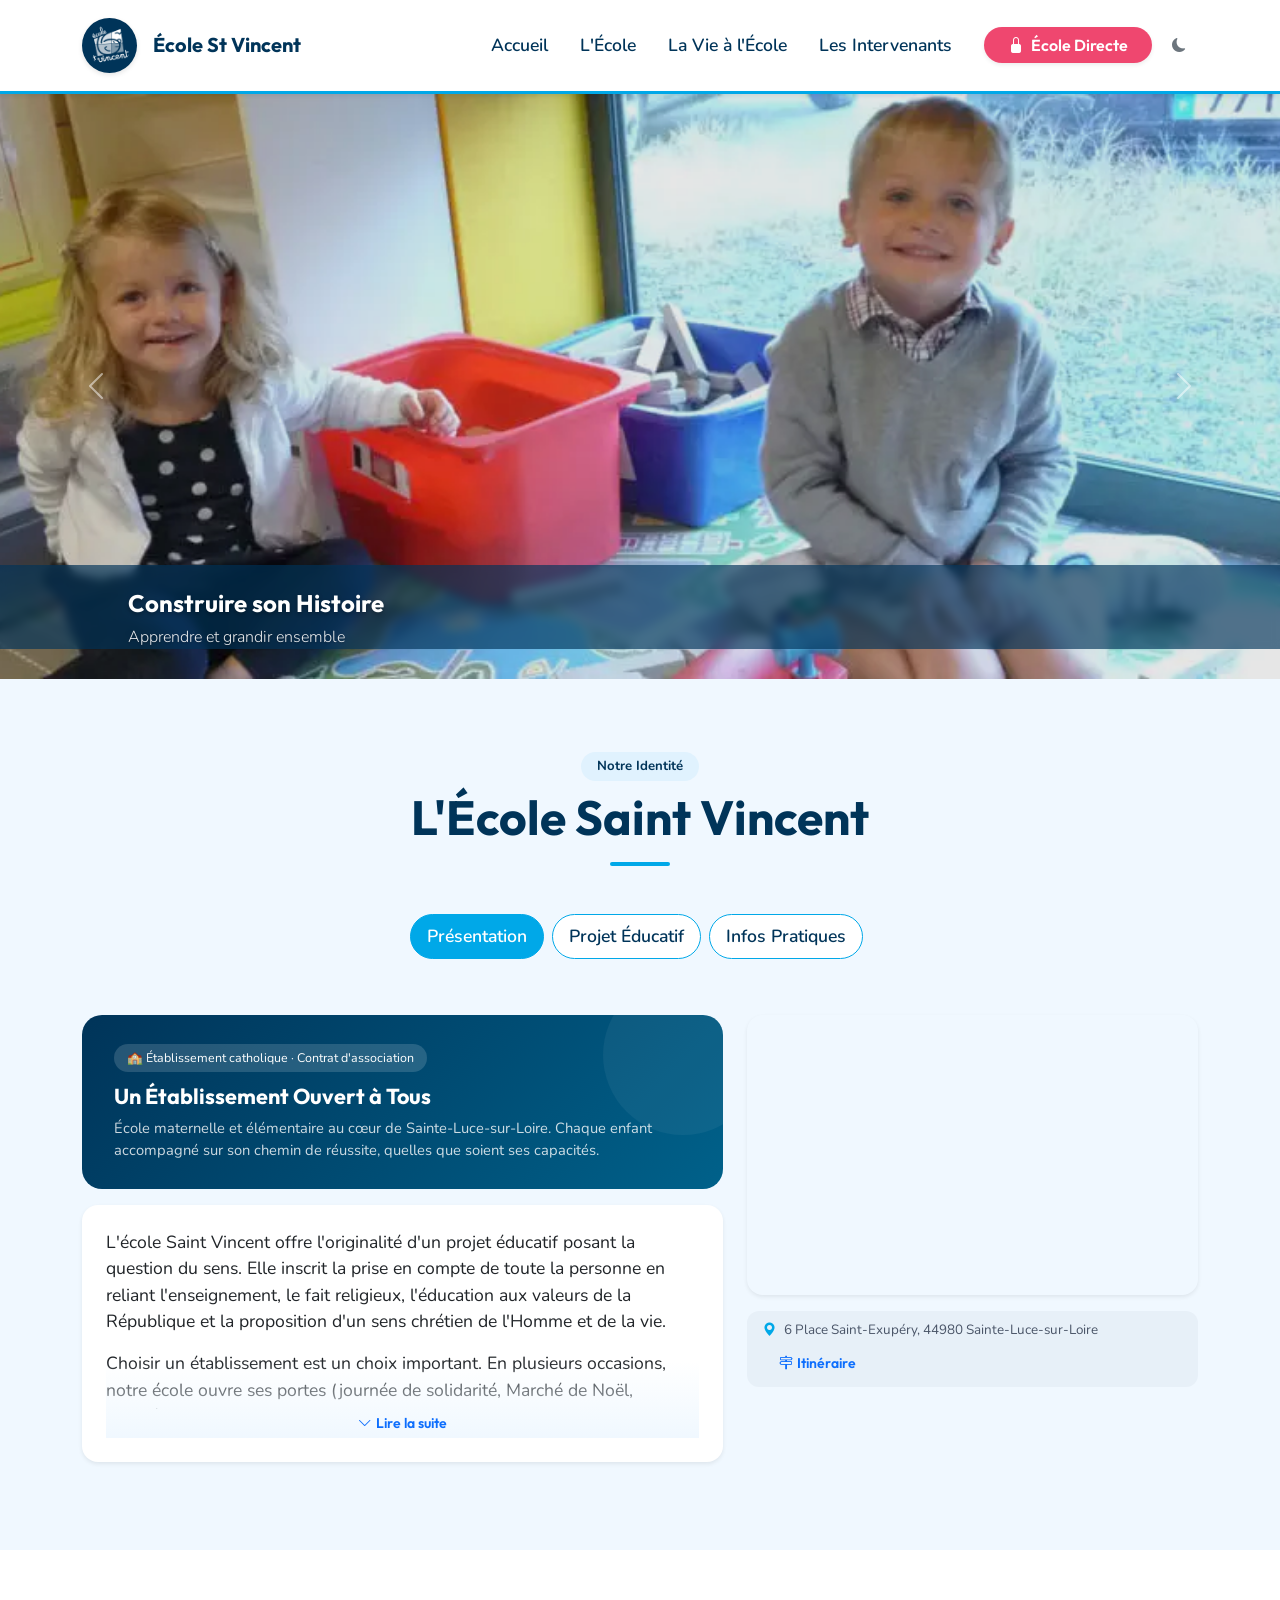
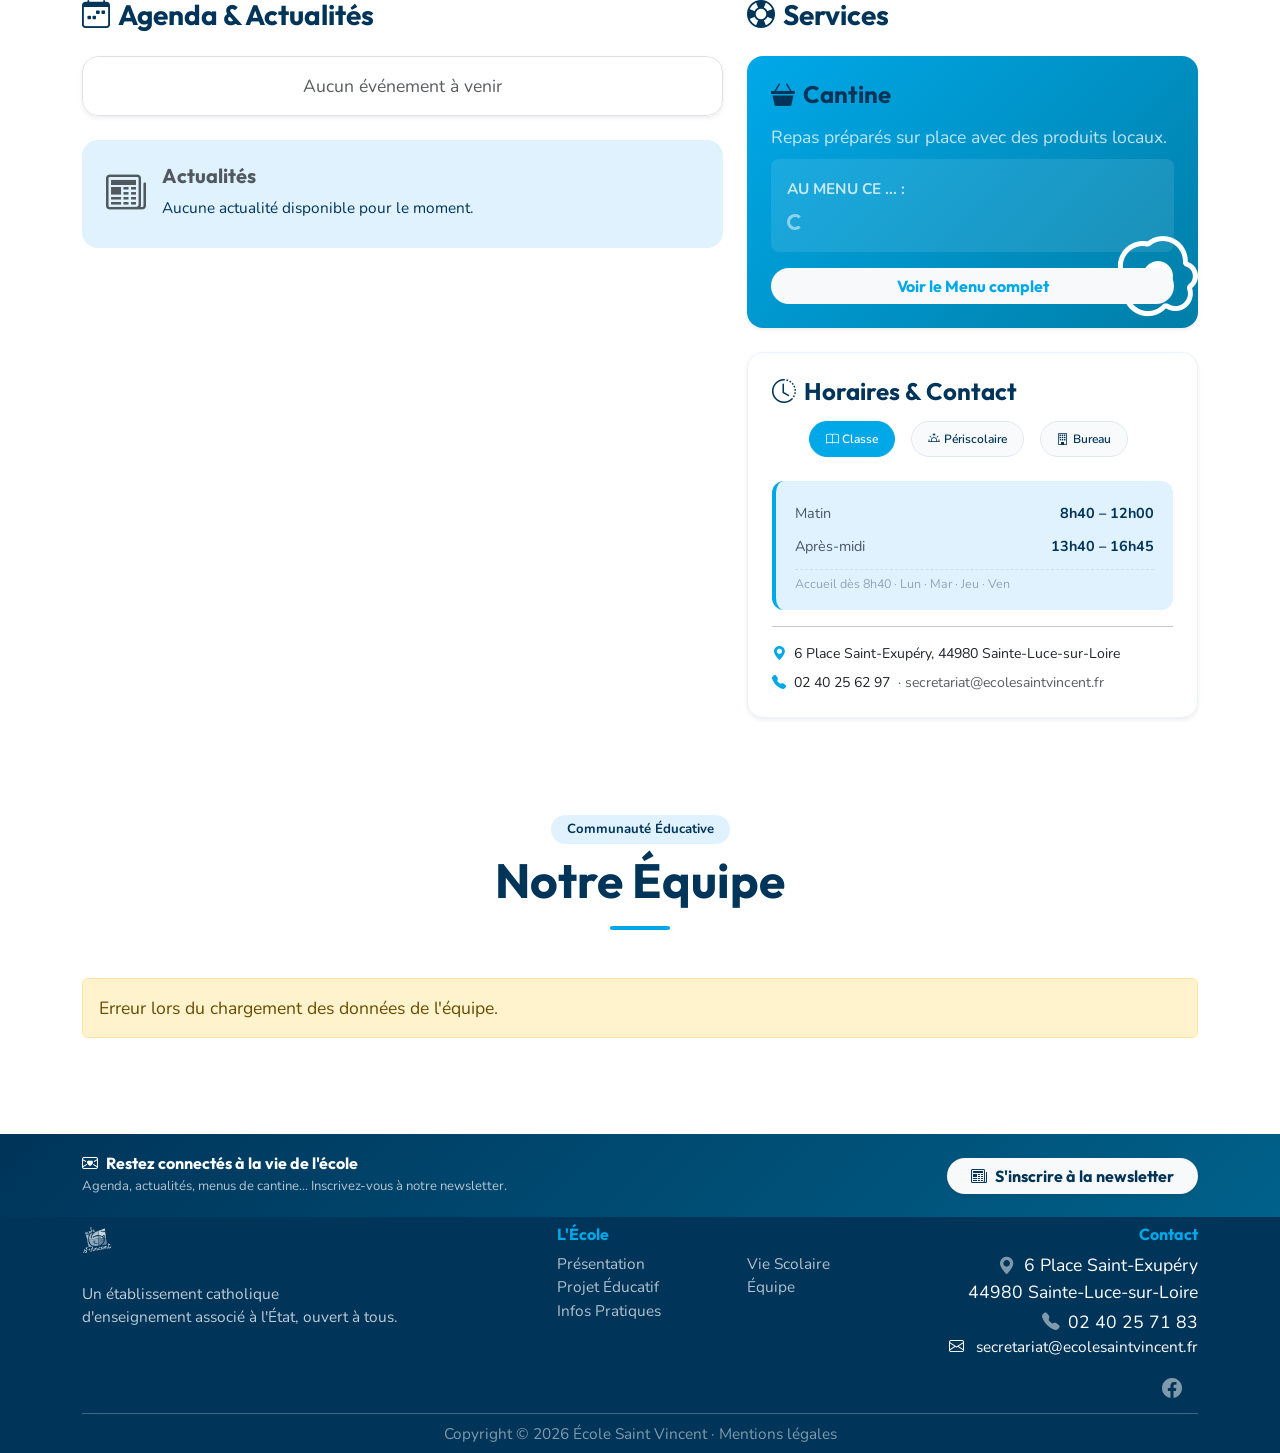
==== commit 19aa82a3: "dark theme" ====
--- a/site_ecole_light/index.html
+++ b/site_ecole_light/index.html
@@ -96,9 +96,13 @@
                     <li class="nav-item"><a class="nav-link" href="#presentation">L'École</a></li>
                     <li class="nav-item"><a class="nav-link" href="#vie-scolaire">La Vie à l'École</a></li>
                     <li class="nav-item"><a class="nav-link" href="#intervenants">Les Intervenants</a></li>
-                    <li class="nav-item ms-lg-3 mt-2 mt-lg-0">
-                        <a class="btn btn-action shadow-sm rounded-pill px-4" href="https://www.ecoledirecte.com"
+                    <li class="nav-item ms-lg-3 mt-2 mt-lg-0 d-flex align-items-center">
+                        <a class="btn btn-action shadow-sm rounded-pill px-4 me-2" href="https://www.ecoledirecte.com"
                             target="_blank"><i class="bi bi-lock-fill me-1"></i> École Directe</a>
+                        <button id="theme-toggle" class="btn btn-sm btn-outline-secondary rounded-circle"
+                            style="width: 38px; height: 38px;" title="Changer le thème">
+                            <i id="theme-icon" class="bi bi-moon-fill"></i>
+                        </button>
                     </li>
                 </ul>
             </div>
@@ -189,8 +193,8 @@
                             </div>
 
                             <!-- Texte de présentation avec "Lire la suite" -->
-                            <div class="position-relative">
-                                <div class="text-truncated-content collapsed" id="pres-text">
+                            <div class="card border-0 shadow-sm rounded-4 p-4 position-relative">
+                                <div class="text-truncated-content collapsed" id="pres-text" style="color: inherit;">
                                     <p>L'école Saint Vincent offre l'originalité d'un projet éducatif posant la question
                                         du sens. Elle inscrit la prise en compte de toute la personne en reliant
                                         l'enseignement, le fait religieux, l'éducation aux valeurs de la République et
@@ -992,6 +996,8 @@
     <script src="assets/js/tarifs.js"></script>
     <script src="assets/js/carousel.js"></script>
     <script src="assets/js/team.js?v=3"></script>
+    <!-- Theme Manager -->
+    <script src="assets/js/theme.js"></script>
 
     <!-- AOS - Animate On Scroll -->
     <script src="https://unpkg.com/aos@2.3.1/dist/aos.js"></script>
--- a/site_ecole_light/assets/css/style.css
+++ b/site_ecole_light/assets/css/style.css
@@ -831,10 +831,8 @@
 /* CAROUSEL REFINEMENTS (Global)           */
 /* ========================================= */
 /* Light mode carousel background */
-@media (prefers-color-scheme: light) {
-    #homeCarousel .carousel-inner {
-        background-color: #ffffff;
-    }
+[data-theme="light"] #homeCarousel .carousel-inner {
+    background-color: #ffffff;
 }
 
 .carousel-caption {
@@ -973,154 +971,404 @@
 /* DARK THEME SUPPORT                      */
 /* ========================================= */
 
-@media (prefers-color-scheme: dark) {
-    :root {
-        --color-text: #e2e8f0;
-        /* Light grey for readability */
-        --color-bg-dark: #121212;
-        /* Dark grey background */
-        --color-bg-card: #1e1e1e;
-        /* Slightly lighter grey for cards/sections */
-    }
-
-    body {
-        background-color: var(--color-bg-dark);
-        color: var(--color-text);
-    }
-
-    /* Override Bootstrap light backgrounds */
-    .bg-white,
-    .bg-light,
-    .bg-footer,
-    .bg-light-fun {
-        background-color: var(--color-bg-card) !important;
-    }
-
-    /* Footer border for separation */
-    footer.bg-footer {
-        border-top: 1px solid #333;
-    }
-
-    /* Cards */
-    .card {
-        background-color: var(--color-bg-card) !important;
-        border-color: #333 !important;
-        color: var(--color-text);
-    }
-
-    /* Navbar */
-    .navbar-custom {
-        background-color: rgba(30, 30, 30, 0.98);
-        border-bottom-color: var(--color-primary);
-    }
-
-    .navbar-brand-text {
-        color: #f8fafc !important;
-    }
-
-    .navbar-toggler-icon {
-        filter: invert(1) grayscale(100%) brightness(200%);
-    }
-
-    /* Headings & Text */
-    h1,
-    h2,
-    h3,
-    h4,
-    h5,
-    h6,
-    .text-royal,
-    .text-dark,
-    .display-3,
-    .display-5 {
-        color: #f8fafc !important;
-        /* Force light text instead of navy blue */
-    }
-
-    .text-muted {
-        color: #94a3b8 !important;
-    }
-
-    /* Carousel Background (Dark Mode) */
-    #homeCarousel .carousel-inner {
-        background-color: var(--color-bg-dark);
-    }
-
-    /* Tabs & Pills */
-    .nav-pills .nav-link:not(.active) {
-        color: var(--color-text);
-    }
-
-    .horaires-tabs.nav-pills .nav-link {
-        background-color: #2d3748;
-        border-color: #4a5568;
-        color: #e2e8f0;
-    }
-
-    /* Offcanvas */
-    .offcanvas {
-        background-color: var(--color-bg-card);
-        color: var(--color-text);
-    }
-
-    .offcanvas-header .btn-close {
-        filter: invert(1) grayscale(100%) brightness(200%);
-    }
-
-    /* Modals */
-    .modal-content {
-        background-color: var(--color-bg-card);
-        color: var(--color-text);
-        border-color: #333;
-    }
-
-    .modal-header .btn-close {
-        filter: invert(1) grayscale(100%) brightness(200%);
-    }
-
-    /* Forms */
-    .form-control {
-        background-color: #2d3748;
-        border-color: #4a5568;
-        color: #e2e8f0;
-    }
-
-    .form-control:focus {
-        background-color: #2d3748;
-        color: #fff;
-    }
-
-    /* Specific content blocks (Horaires) */
-    .horaires-block.blue {
-        background: rgba(0, 168, 232, 0.15);
-        /* Keep tint but transparent over dark */
-    }
-
-    .horaires-block.purple {
-        background: rgba(114, 9, 183, 0.15);
-    }
-
-    .horaires-block.teal {
-        background: rgba(13, 148, 136, 0.15);
-    }
-
-    /* Accordion */
-    .accordion-item {
-        background-color: var(--color-bg-card);
-        border-color: #333;
-    }
-
-    .accordion-button {
-        background-color: var(--color-bg-card);
-        color: #f8fafc;
-    }
-
-    .accordion-button:not(.collapsed) {
-        background-color: rgba(0, 168, 232, 0.1);
-        color: var(--color-primary);
-    }
-
-    .accordion-button::after {
-        filter: invert(1) grayscale(100%) brightness(200%);
-    }
+[data-theme="dark"] {
+    --color-text: #f8fafc;
+    /* White for high readability */
+    --color-bg-dark: #000000;
+    /* Base dark background */
+    --color-bg-card: #282828;
+    /* Elevated card background */
+}
+
+[data-theme="dark"] body {
+    background-color: var(--color-bg-dark);
+    color: var(--color-text);
+}
+
+/* Override Bootstrap light backgrounds for site sections */
+[data-theme="dark"] .bg-white,
+[data-theme="dark"] .bg-light,
+[data-theme="dark"] .bg-footer {
+    background-color: var(--color-bg-dark) !important;
+}
+
+/* Background overrides for Cards and Panels */
+[data-theme="dark"] .bg-light-fun,
+[data-theme="dark"] .card.border-0 {
+    background-color: var(--color-bg-card) !important;
+}
+
+/* Footer border for separation */
+[data-theme="dark"] footer.bg-footer {
+    border-top: 1px solid #333;
+}
+
+/* Cards */
+[data-theme="dark"] .card {
+    background-color: #282828 !important;
+    border-color: #3f3f3f !important;
+    color: var(--color-text);
+    box-shadow: 0 4px 6px -1px rgba(0, 0, 0, 0.5), 0 2px 4px -2px rgba(0, 0, 0, 0.5) !important;
+}
+
+[data-theme="dark"] .card:hover,
+[data-theme="dark"] .hover-lift:hover {
+    transform: translateY(-5px);
+    box-shadow: 0 10px 15px -3px rgba(0, 0, 0, 0.6), 0 4px 6px -4px rgba(0, 0, 0, 0.6) !important;
+    border-color: #575757 !important;
+}
+
+/* Navbar */
+[data-theme="dark"] .navbar-custom {
+    background-color: #000000;
+    border-bottom-color: var(--color-primary);
+}
+
+[data-theme="dark"] .navbar-brand-text {
+    color: #f8fafc !important;
+}
+
+[data-theme="dark"] .navbar-nav .nav-link {
+    color: #cbd5e1 !important;
+    /* Lighter grey for inactive links */
+}
+
+[data-theme="dark"] .navbar-nav .nav-link.active,
+[data-theme="dark"] .navbar-nav .nav-link:hover {
+    color: #38bdf8 !important;
+    /* Brighter blue for active/hover */
+}
+
+[data-theme="dark"] .navbar-toggler-icon {
+    filter: invert(1) grayscale(100%) brightness(200%);
+}
+
+/* Headings & Text */
+[data-theme="dark"] h1,
+[data-theme="dark"] h2,
+[data-theme="dark"] h3,
+[data-theme="dark"] h4,
+[data-theme="dark"] h5,
+[data-theme="dark"] h6,
+[data-theme="dark"] .text-royal,
+[data-theme="dark"] .text-dark,
+[data-theme="dark"] .display-3,
+[data-theme="dark"] .display-5 {
+    color: #f8fafc !important;
+    /* Force light text instead of navy blue */
+}
+
+[data-theme="dark"] .text-muted {
+    color: #94a3b8 !important;
+}
+
+/* Carousel Background (Dark Mode) */
+[data-theme="dark"] #homeCarousel .carousel-inner {
+    background-color: var(--color-bg-dark);
+}
+
+/* Tabs & Pills */
+[data-theme="dark"] .nav-pills .nav-link:not(.active) {
+    color: var(--color-text);
+}
+
+[data-theme="dark"] .horaires-tabs.nav-pills .nav-link {
+    background-color: var(--color-bg-dark);
+    border: 2px solid #3f3f3f;
+    color: #e0e0e0 !important;
+}
+
+[data-theme="dark"] .horaires-tabs.nav-pills .nav-link.active,
+[data-theme="dark"] .horaires-tabs.nav-pills .nav-link:hover {
+    background-color: rgba(56, 189, 248, 0.1) !important;
+    border-color: #38bdf8 !important;
+    color: #38bdf8 !important;
+    /* Sky-400 for glowing active states */
+    box-shadow: 0 0 10px rgba(56, 189, 248, 0.2);
+}
+
+/* Offcanvas */
+[data-theme="dark"] .offcanvas {
+    background-color: var(--color-bg-card);
+    color: var(--color-text);
+}
+
+[data-theme="dark"] .offcanvas-header .btn-close {
+    filter: invert(1) grayscale(100%) brightness(200%);
+}
+
+/* Modals */
+[data-theme="dark"] .modal-content {
+    background-color: var(--color-bg-card);
+    color: var(--color-text);
+    border-color: #333;
+}
+
+[data-theme="dark"] .modal-header .btn-close {
+    filter: invert(1) grayscale(100%) brightness(200%);
+}
+
+/* Forms */
+[data-theme="dark"] .form-control {
+    background-color: #2d3748;
+    border-color: #4a5568;
+    color: #e2e8f0;
+}
+
+[data-theme="dark"] .form-control:focus {
+    background-color: #2d3748;
+    color: #fff;
+}
+
+[data-theme="dark"] .form-control::placeholder {
+    color: #94a3b8;
+    /* Make placeholders visible in dark mode */
+    opacity: 1;
+}
+
+/* Buttons Enhancements for Dark Mode */
+[data-theme="dark"] .btn-primary {
+    background-color: var(--color-primary);
+    border-color: var(--color-primary);
+    color: #fff;
+    box-shadow: 0 0 10px rgba(0, 168, 232, 0.3);
+    /* Glow effect for visibility */
+}
+
+/* Specific content blocks (Horaires) */
+[data-theme="dark"] .horaires-block.blue {
+    background: rgba(0, 168, 232, 0.15);
+    /* Keep tint but transparent over dark */
+}
+
+[data-theme="dark"] .horaires-block.purple {
+    background: rgba(114, 9, 183, 0.15);
+}
+
+[data-theme="dark"] .horaires-block.teal {
+    background: rgba(13, 148, 136, 0.15);
+}
+
+/* Accordion */
+[data-theme="dark"] .accordion-item {
+    background-color: var(--color-bg-card);
+    border-color: #333;
+}
+
+[data-theme="dark"] .accordion-button {
+    background-color: var(--color-bg-card);
+    color: #f8fafc;
+}
+
+[data-theme="dark"] .accordion-button:not(.collapsed) {
+    background-color: rgba(0, 168, 232, 0.1);
+    color: var(--color-primary);
+}
+
+[data-theme="dark"] .accordion-button::after {
+    filter: invert(1) grayscale(100%) brightness(200%);
+}
+
+/* Projet Educatif / Accordion Overrides */
+[data-theme="dark"] .projet-hero {
+    background: var(--color-bg-card);
+    border: 1px solid #333;
+}
+
+[data-theme="dark"] .projet-hero .citation {
+    color: #94a3b8;
+}
+
+[data-theme="dark"] .edu-accordion .accordion-item {
+    background-color: var(--color-bg-card);
+    border-color: #333;
+}
+
+[data-theme="dark"] .edu-accordion .accordion-button {
+    background-color: var(--color-bg-card) !important;
+    color: #f8fafc !important;
+}
+
+[data-theme="dark"] .edu-accordion .accordion-button:not(.collapsed) {
+    background-color: rgba(0, 168, 232, 0.1) !important;
+    color: var(--color-primary) !important;
+}
+
+[data-theme="dark"] .edu-accordion .accordion-body {
+    background-color: var(--color-bg-card);
+    border-top-color: #333;
+}
+
+[data-theme="dark"] .edu-accordion .accordion-body p {
+    color: var(--color-text);
+}
+
+[data-theme="dark"] .edu-accordion .accordion-body .quote {
+    color: #94a3b8;
+}
+
+/* Agenda / Suivi Cards */
+[data-theme="dark"] .suivi-card {
+    background: var(--color-bg-card);
+    border: 1px solid #333;
+}
+
+/* Offcanvas general overrides */
+[data-theme="dark"] .offcanvas-header {
+    background-color: rgba(30, 30, 30, 0.98) !important;
+    border-bottom: 1px solid #333;
+}
+
+[data-theme="dark"] .offcanvas-title {
+    color: #f8fafc !important;
+}
+
+[data-theme="dark"] .offcanvas-body {
+    background-color: var(--color-bg-dark);
+    color: var(--color-text);
+}
+
+[data-theme="dark"] .offcanvas-body .text-dark {
+    color: #f8fafc !important;
+}
+
+/* Modals alerts */
+[data-theme="dark"] .alert-light {
+    background-color: var(--color-bg-card) !important;
+    border-color: #333 !important;
+    color: var(--color-text) !important;
+}
+
+/* Newsletter Modal specific */
+[data-theme="dark"] .newsletter-modal-header {
+    background: var(--color-bg-card);
+    border-bottom: 1px solid #333;
+}
+
+[data-theme="dark"] .newsletter-modal-header h5,
+[data-theme="dark"] .newsletter-modal-header p {
+    color: #f8fafc;
+}
+
+/* Final Specific Fixes from Subagent Report */
+[data-theme="dark"] .bg-menu,
+[data-theme="dark"] .card.bg-menu {
+    background-color: var(--color-bg-card) !important;
+    border: 1px solid #333 !important;
+    color: var(--color-text) !important;
+}
+
+[data-theme="dark"] .text-dark {
+    color: #f8fafc !important;
+}
+
+[data-theme="dark"] .director-card,
+[data-theme="dark"] .event-card,
+[data-theme="dark"] .suivi-card {
+    background: var(--color-bg-card) !important;
+    border: 1px solid #334155 !important;
+    color: var(--color-text) !important;
+    box-shadow: 0 4px 6px -1px rgba(0, 0, 0, 0.5), 0 2px 4px -2px rgba(0, 0, 0, 0.5) !important;
+    transition: all 0.3s ease;
+}
+
+[data-theme="dark"] .director-card:hover,
+[data-theme="dark"] .event-card:hover,
+[data-theme="dark"] .suivi-card:hover {
+    transform: translateY(-3px);
+    box-shadow: 0 10px 15px -3px rgba(0, 0, 0, 0.6), 0 4px 6px -4px rgba(0, 0, 0, 0.6) !important;
+    border-color: #475569 !important;
+}
+
+/* Make all text-muted elements (like Team member names) readable in dark mode */
+[data-theme="dark"] .text-muted,
+[data-theme="dark"] .director-card .text-muted,
+[data-theme="dark"] .event-card .text-muted {
+    color: #94a3b8 !important;
+    /* Slate-400 */
+}
+
+/* Newsletter button contrast */
+[data-theme="dark"] .newsletter-strip .btn-light {
+    background-color: var(--color-primary) !important;
+    color: #fff !important;
+    border-color: var(--color-primary) !important;
+    font-weight: bold;
+}
+
+[data-theme="dark"] .btn-action {
+    background-color: var(--color-accent);
+    /* Rose/Pink color */
+    color: #fff !important;
+    border-color: var(--color-accent);
+}
+
+[data-theme="dark"] .btn-action:hover {
+    background-color: #be123c !important;
+    /* Darker rose on hover */
+    border-color: #be123c !important;
+}
+
+/* Navbar Ecole Directe Pink Button */
+[data-theme="dark"] .navbar-nav .btn-action {
+    background-color: var(--color-accent) !important;
+    color: white !important;
+    border: none;
+}
+
+/* Agenda list groups */
+[data-theme="dark"] .list-group-item {
+    background-color: var(--color-bg-card) !important;
+    border-color: #334155 !important;
+    color: var(--color-text) !important;
+}
+
+/* Fix generic accordion text colors for Team members */
+[data-theme="dark"] .accordion-body {
+    background-color: var(--color-bg-card) !important;
+    color: var(--color-text) !important;
+}
+
+[data-theme="dark"] .accordion-body p,
+[data-theme="dark"] .accordion-body strong,
+[data-theme="dark"] .accordion-body li,
+[data-theme="dark"] .accordion-body h6 {
+    color: #f8fafc !important;
+}
+
+/* Ensure Horaires block text is readable */
+[data-theme="dark"] .horaires-block span {
+    color: #e0f2fe !important;
+    /* Extremely readable light blue/white */
+}
+
+[data-theme="dark"] .horaires-block strong {
+    color: #ffffff !important;
+    /* Pure white for the actual hours for maximum visibility */
+}
+
+/* Presentation Fade Effect Overwrite inside Card */
+[data-theme="dark"] .card .read-more-fade {
+    background: linear-gradient(to bottom, rgba(40, 40, 40, 0), rgba(40, 40, 40, 1));
+}
+
+[data-theme="dark"] .read-more-fade {
+    background: linear-gradient(to bottom, rgba(0, 0, 0, 0), rgba(0, 0, 0, 1));
+}
+
+/* OGEC/APEL light-fun Card Overrides */
+[data-theme="dark"] section.bg-light-fun {
+    background-color: var(--color-bg-dark) !important;
+    border: none !important;
+    box-shadow: none !important;
+    border-radius: 0 !important;
+}
+
+[data-theme="dark"] .bg-light-fun {
+    background-color: var(--color-bg-card) !important;
+    border: 1px solid #3f3f3f !important;
+    /* Neutral grey border */
+    box-shadow: 0 4px 6px -1px rgba(0, 0, 0, 0.5), 0 2px 4px -2px rgba(0, 0, 0, 0.5) !important;
+    border-radius: 1rem !important;
+    /* Keep rounded-4 aspect */
 }
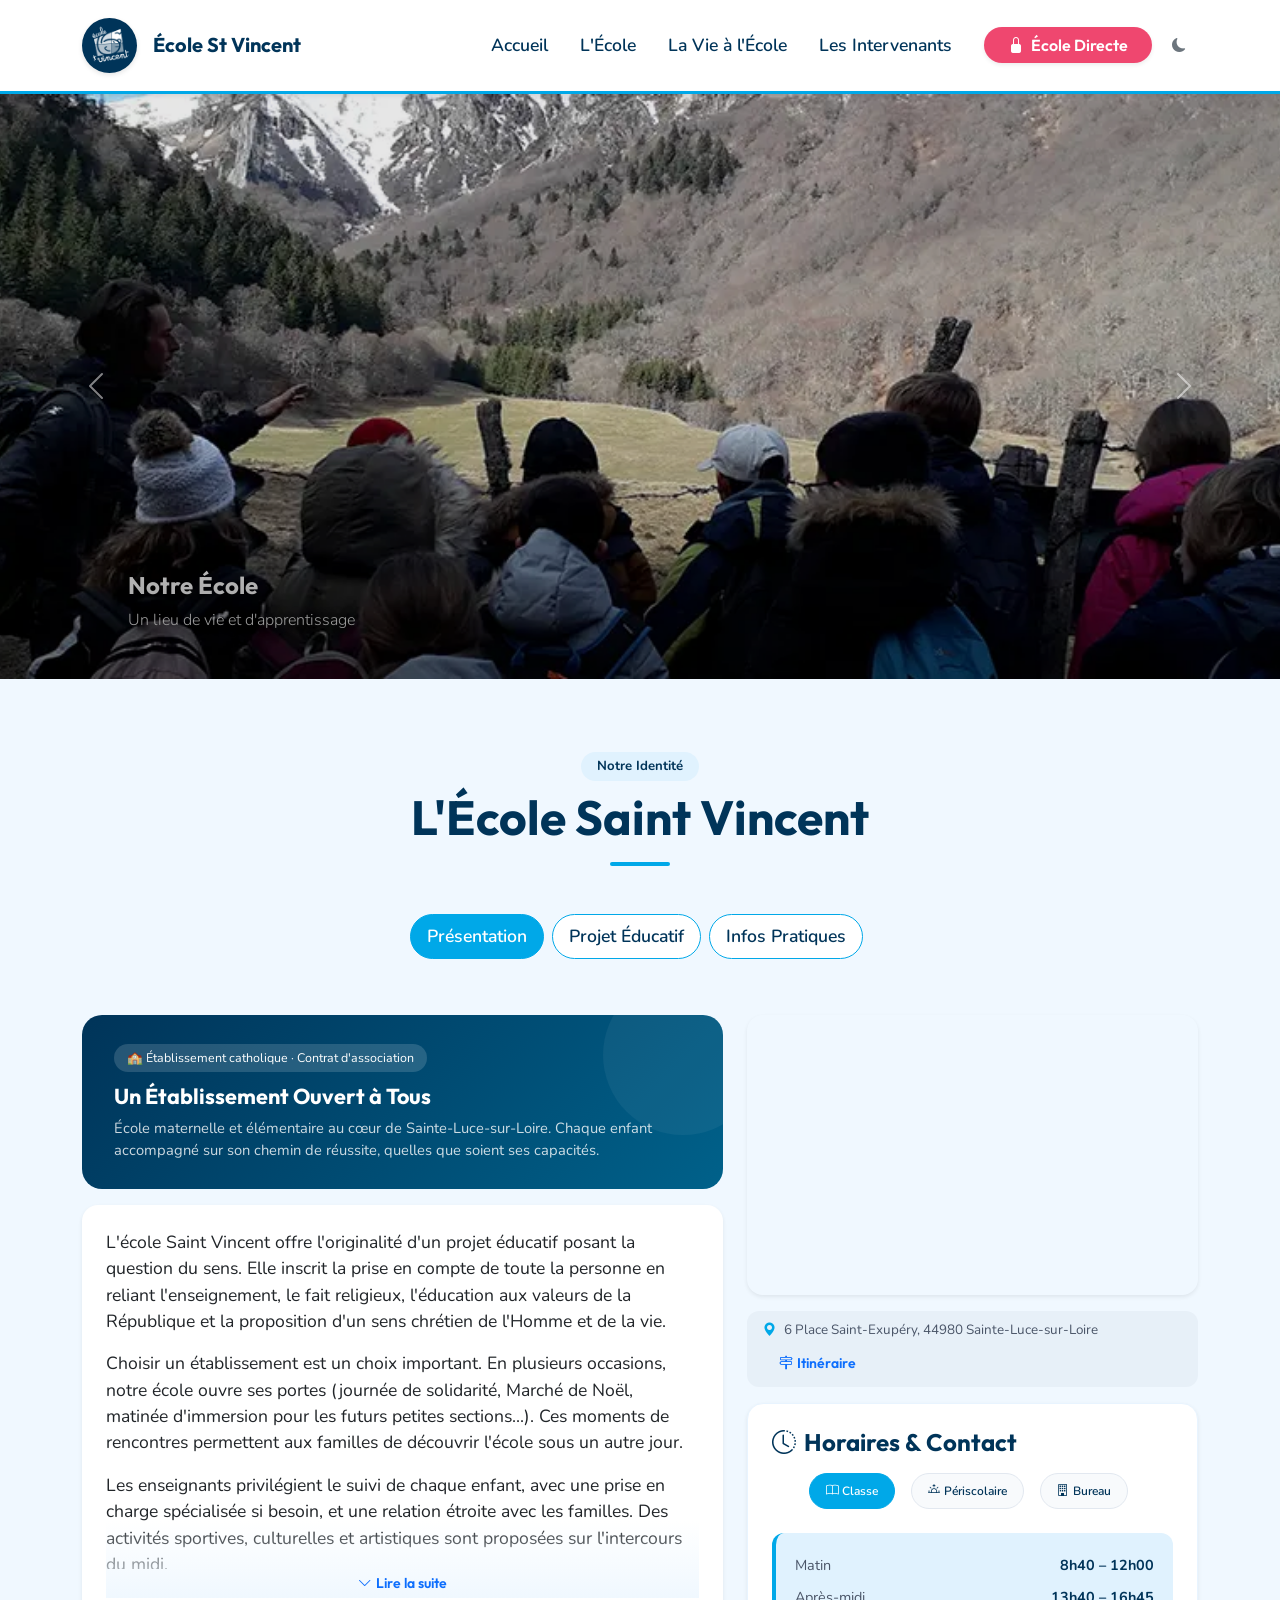
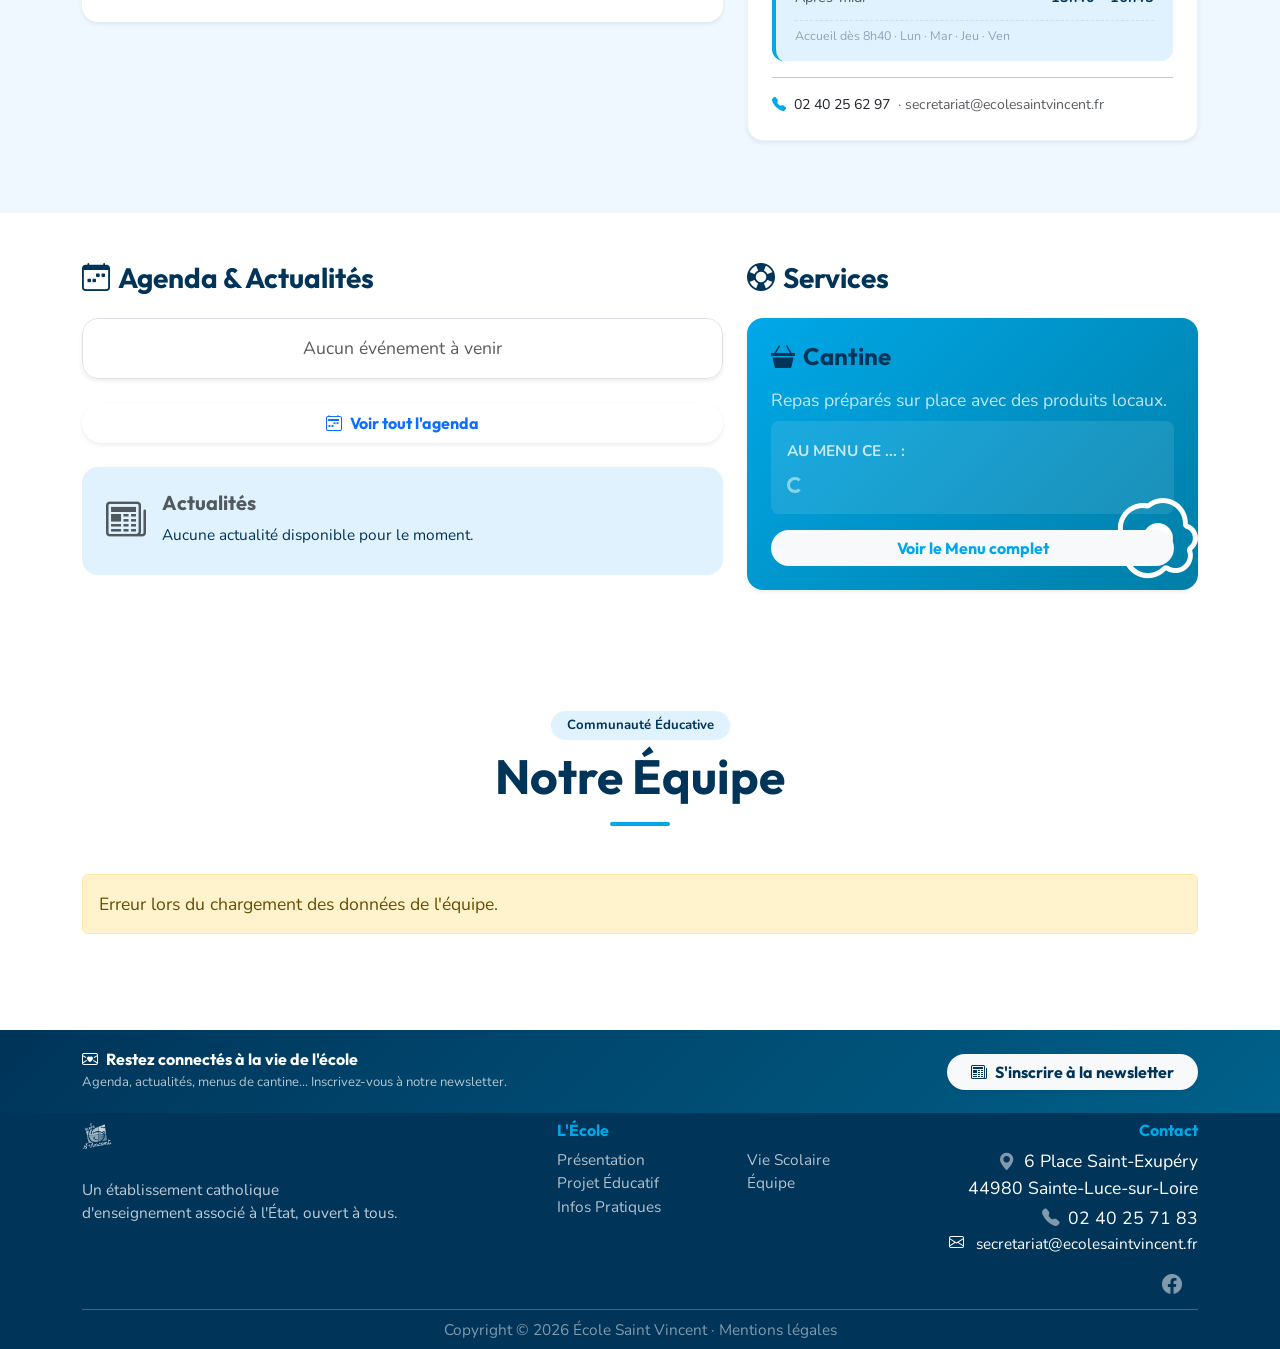
==== commit 0db2ebec: "enhance agenda and add more info button" ====
--- a/site_ecole_light/index.html
+++ b/site_ecole_light/index.html
@@ -248,6 +248,87 @@
                                 </a>
                             </div>
 
+                            <!-- Horaires & Contact (card unifiée avec tabs) -->
+                            <div class="card border-0 shadow-sm rounded-4 p-4 horaires-contact-card mt-3">
+                                <h4 class="fw-bold text-royal mb-3"><i class="bi bi-clock-history me-2"></i>Horaires &
+                                    Contact</h4>
+
+                                <!-- Tabs -->
+                                <ul class="nav nav-pills justify-content-center gap-2 horaires-tabs mb-3"
+                                    role="tablist">
+                                    <li class="nav-item" role="presentation">
+                                        <button class="nav-link active" data-bs-toggle="pill"
+                                            data-bs-target="#tab-classe" type="button" role="tab"><i
+                                                class="bi bi-book me-1"></i>Classe</button>
+                                    </li>
+                                    <li class="nav-item" role="presentation">
+                                        <button class="nav-link" data-bs-toggle="pill" data-bs-target="#tab-peri"
+                                            type="button" role="tab"><i
+                                                class="bi bi-sunrise me-1"></i>Périscolaire</button>
+                                    </li>
+                                    <li class="nav-item" role="presentation">
+                                        <button class="nav-link" data-bs-toggle="pill" data-bs-target="#tab-bureau"
+                                            type="button" role="tab"><i class="bi bi-building me-1"></i>Bureau</button>
+                                    </li>
+                                </ul>
+
+                                <div class="tab-content">
+                                    <!-- Tab Classe -->
+                                    <div class="tab-pane fade show active" id="tab-classe" role="tabpanel">
+                                        <div class="horaires-block blue">
+                                            <div class="horaires-row"><span>Matin</span><strong>8h40 – 12h00</strong>
+                                            </div>
+                                            <div class="horaires-row"><span>Après-midi</span><strong>13h40 –
+                                                    16h45</strong>
+                                            </div>
+                                            <div class="horaires-note">Accueil dès 8h40 · Lun · Mar · Jeu · Ven</div>
+                                        </div>
+                                    </div>
+                                    <!-- Tab Périscolaire -->
+                                    <div class="tab-pane fade" id="tab-peri" role="tabpanel">
+                                        <div class="horaires-block purple">
+                                            <div class="horaires-row"><span>Matin</span><strong>7h30 – 8h40</strong>
+                                            </div>
+                                            <div class="horaires-row"><span>Soir (Lun–Jeu)</span><strong>16h50 –
+                                                    18h30</strong></div>
+                                            <div class="horaires-row"><span>Soir (Vendredi)</span><strong>16h50 –
+                                                    18h00</strong></div>
+                                            <div class="horaires-note">Lun · Mar · Jeu · Ven</div>
+                                        </div>
+                                        <div class="d-flex align-items-center gap-2 mt-3">
+                                            <i class="bi bi-telephone-fill text-secondary"></i>
+                                            <span class="fw-bold">06 98 37 39 05</span>
+                                            <span class="peri-tooltip" tabindex="0" data-bs-toggle="tooltip"
+                                                data-bs-placement="top"
+                                                title="Pour questions sur la garderie uniquement">
+                                                <i class="bi bi-question-circle-fill"></i>
+                                            </span>
+                                        </div>
+                                    </div>
+                                    <!-- Tab Bureau / Secrétariat -->
+                                    <div class="tab-pane fade" id="tab-bureau" role="tabpanel">
+                                        <div class="horaires-block teal">
+                                            <div class="horaires-row"><span>Lun – Jeu</span><strong>8h40 – 12h / 13h40 –
+                                                    16h45</strong></div>
+                                            <div class="horaires-row"><span>Vendredi</span><strong>Matin
+                                                    uniquement</strong>
+                                            </div>
+                                        </div>
+                                    </div>
+                                </div>
+
+                                <hr class="my-3">
+                                <!-- Adresse + téléphone -->
+                                <div class="d-flex flex-column gap-2" style="font-size:.88rem;">
+
+                                    <div class="d-flex align-items-center gap-2">
+                                        <i class="bi bi-telephone-fill text-primary"></i>
+                                        <span>02 40 25 62 97</span>
+                                        <span class="text-muted">· secretariat@ecolesaintvincent.fr</span>
+                                    </div>
+                                </div>
+                            </div>
+
                         </div>
                     </div>
                 </div>
@@ -468,7 +549,6 @@
                                     data-bs-toggle="modal" data-bs-target="#fournituresModal">Liste du
                                     matériel</button>
 
-
                             </div>
                         </div>
                     </div>
@@ -493,9 +573,12 @@
                             <p class="mt-2 small text-muted">Chargement de l'agenda...</p>
                         </div>
                     </div>
-
-                    <!-- Offcanvas Agenda Moved do Body -->
-
+                    <div class="text-center mt-2 mb-4">
+                        <button class="btn btn-outline-primary border-2 rounded-pill fw-bold w-100 py-2 shadow-sm"
+                            data-bs-toggle="offcanvas" data-bs-target="#offcanvasAgenda">
+                            <i class="bi bi-calendar2-week me-2"></i>Voir tout l'agenda
+                        </button>
+                    </div>
 
                     <!-- News Highlight (Dynamic) -->
                     <div class="card bg-royal-light border-0 rounded-4 p-4" id="news-preview">
@@ -504,7 +587,6 @@
                             <p class="mt-2 small text-muted">Chargement des actualités...</p>
                         </div>
                     </div>
-
 
                 </div>
 
@@ -536,83 +618,6 @@
                             class="bi bi-egg-fried position-absolute bottom-0 end-0 display-1 opacity-10 me-n3 mb-n3"></i>
                     </div>
 
-
-
-                    <!-- Horaires & Contact (card unifiée avec tabs) -->
-                    <div class="card border-0 shadow-sm rounded-4 p-4 horaires-contact-card">
-                        <h4 class="fw-bold text-royal mb-3"><i class="bi bi-clock-history me-2"></i>Horaires &
-                            Contact</h4>
-
-                        <!-- Tabs -->
-                        <ul class="nav nav-pills justify-content-center gap-2 horaires-tabs mb-3" role="tablist">
-                            <li class="nav-item" role="presentation">
-                                <button class="nav-link active" data-bs-toggle="pill" data-bs-target="#tab-classe"
-                                    type="button" role="tab"><i class="bi bi-book me-1"></i>Classe</button>
-                            </li>
-                            <li class="nav-item" role="presentation">
-                                <button class="nav-link" data-bs-toggle="pill" data-bs-target="#tab-peri" type="button"
-                                    role="tab"><i class="bi bi-sunrise me-1"></i>Périscolaire</button>
-                            </li>
-                            <li class="nav-item" role="presentation">
-                                <button class="nav-link" data-bs-toggle="pill" data-bs-target="#tab-bureau"
-                                    type="button" role="tab"><i class="bi bi-building me-1"></i>Bureau</button>
-                            </li>
-                        </ul>
-
-                        <div class="tab-content">
-                            <!-- Tab Classe -->
-                            <div class="tab-pane fade show active" id="tab-classe" role="tabpanel">
-                                <div class="horaires-block blue">
-                                    <div class="horaires-row"><span>Matin</span><strong>8h40 – 12h00</strong></div>
-                                    <div class="horaires-row"><span>Après-midi</span><strong>13h40 – 16h45</strong>
-                                    </div>
-                                    <div class="horaires-note">Accueil dès 8h40 · Lun · Mar · Jeu · Ven</div>
-                                </div>
-                            </div>
-                            <!-- Tab Périscolaire -->
-                            <div class="tab-pane fade" id="tab-peri" role="tabpanel">
-                                <div class="horaires-block purple">
-                                    <div class="horaires-row"><span>Matin</span><strong>7h30 – 8h40</strong></div>
-                                    <div class="horaires-row"><span>Soir (Lun–Jeu)</span><strong>16h50 –
-                                            18h30</strong></div>
-                                    <div class="horaires-row"><span>Soir (Vendredi)</span><strong>16h50 –
-                                            18h00</strong></div>
-                                    <div class="horaires-note">Lun · Mar · Jeu · Ven</div>
-                                </div>
-                                <div class="d-flex align-items-center gap-2 mt-3">
-                                    <i class="bi bi-telephone-fill text-secondary"></i>
-                                    <span class="fw-bold">06 98 37 39 05</span>
-                                    <span class="peri-tooltip" tabindex="0" data-bs-toggle="tooltip"
-                                        data-bs-placement="top" title="Pour questions sur la garderie uniquement">
-                                        <i class="bi bi-question-circle-fill"></i>
-                                    </span>
-                                </div>
-                            </div>
-                            <!-- Tab Bureau / Secrétariat -->
-                            <div class="tab-pane fade" id="tab-bureau" role="tabpanel">
-                                <div class="horaires-block teal">
-                                    <div class="horaires-row"><span>Lun – Jeu</span><strong>8h40 – 12h / 13h40 –
-                                            16h45</strong></div>
-                                    <div class="horaires-row"><span>Vendredi</span><strong>Matin uniquement</strong>
-                                    </div>
-                                </div>
-                            </div>
-                        </div>
-
-                        <hr class="my-3">
-                        <!-- Adresse + téléphone -->
-                        <div class="d-flex flex-column gap-2" style="font-size:.88rem;">
-                            <div class="d-flex align-items-center gap-2">
-                                <i class="bi bi-geo-alt-fill text-primary"></i>
-                                <span>6 Place Saint-Exupéry, 44980 Sainte-Luce-sur-Loire</span>
-                            </div>
-                            <div class="d-flex align-items-center gap-2">
-                                <i class="bi bi-telephone-fill text-primary"></i>
-                                <span>02 40 25 62 97</span>
-                                <span class="text-muted">· secretariat@ecolesaintvincent.fr</span>
-                            </div>
-                        </div>
-                    </div>
                 </div>
             </div>
         </div>
--- a/site_ecole_light/assets/css/style.css
+++ b/site_ecole_light/assets/css/style.css
@@ -117,13 +117,11 @@
 
 /* Carousel */
 .carousel-caption {
-    background: rgba(0, 52, 89, 0.65);
-    /* Opacity reduced to 65% */
-    backdrop-filter: blur(5px);
+    background: none;
+    backdrop-filter: none;
     border-radius: 0;
     padding: 1.5rem 10%;
-    /* Reduced padding height */
-    bottom: 0;
+    bottom: 8%;
     left: 0;
     right: 0;
     width: 100%;
@@ -136,13 +134,14 @@
 .carousel-caption h2 {
     color: white;
     margin-bottom: 0.5rem;
-    text-shadow: 0 2px 4px rgba(0, 0, 0, 0.3);
+    text-shadow: 0 2px 8px rgba(0, 0, 0, 0.7), 0 0 30px rgba(0, 0, 0, 0.4);
+    font-weight: 800;
 }
 
 .carousel-caption p {
-    color: rgba(255, 255, 255, 0.9);
+    color: rgba(255, 255, 255, 0.95);
     margin-bottom: 0;
-    text-shadow: 0 1px 2px rgba(0, 0, 0, 0.3);
+    text-shadow: 0 2px 6px rgba(0, 0, 0, 0.6), 0 0 20px rgba(0, 0, 0, 0.3);
 }
 
 /* Animations */
@@ -214,7 +213,7 @@
     font-family: var(--font-heading);
     border-radius: 12px;
 }
-
+ 
 .date-box.primary {
     background-color: var(--color-primary);
     color: white;
@@ -227,6 +226,11 @@
 
 .date-box.accent {
     background-color: var(--color-accent);
+    color: white;
+}
+
+.date-box.success {
+    background-color: var(--color-success);
     color: white;
 }
 
@@ -452,7 +456,7 @@
 }
 
 .text-truncated-content.collapsed {
-    max-height: 180px;
+    max-height: 340px;
 }
 
 .text-truncated-content.expanded {
@@ -836,21 +840,31 @@
 }
 
 .carousel-caption {
-    bottom: 5% !important;
+    bottom: 8% !important;
     padding-bottom: 0 !important;
 }
 
 .carousel-caption h1,
 .carousel-caption h2 {
     font-size: 1.5rem !important;
-    /* ~50% reduction from display-3 */
     margin-bottom: 0.5rem !important;
 }
 
 .carousel-caption p {
     font-size: 1rem !important;
-    /* ~50% reduction from fs-4 */
     margin-bottom: 0 !important;
+}
+
+/* Subtle bottom vignette for text readability */
+.carousel-item::after {
+    content: '';
+    position: absolute;
+    bottom: 0;
+    left: 0;
+    right: 0;
+    height: 50%;
+    background: linear-gradient(to top, rgba(0, 0, 0, 0.45) 0%, transparent 100%);
+    pointer-events: none;
 }
 
 /* ========================================= */
@@ -973,77 +987,16 @@
 
 [data-theme="dark"] {
     --color-text: #f8fafc;
-    /* White for high readability */
     --color-bg-dark: #000000;
-    /* Base dark background */
     --color-bg-card: #282828;
-    /* Elevated card background */
-}
-
+}
+
+/* --- Base --- */
 [data-theme="dark"] body {
     background-color: var(--color-bg-dark);
     color: var(--color-text);
 }
 
-/* Override Bootstrap light backgrounds for site sections */
-[data-theme="dark"] .bg-white,
-[data-theme="dark"] .bg-light,
-[data-theme="dark"] .bg-footer {
-    background-color: var(--color-bg-dark) !important;
-}
-
-/* Background overrides for Cards and Panels */
-[data-theme="dark"] .bg-light-fun,
-[data-theme="dark"] .card.border-0 {
-    background-color: var(--color-bg-card) !important;
-}
-
-/* Footer border for separation */
-[data-theme="dark"] footer.bg-footer {
-    border-top: 1px solid #333;
-}
-
-/* Cards */
-[data-theme="dark"] .card {
-    background-color: #282828 !important;
-    border-color: #3f3f3f !important;
-    color: var(--color-text);
-    box-shadow: 0 4px 6px -1px rgba(0, 0, 0, 0.5), 0 2px 4px -2px rgba(0, 0, 0, 0.5) !important;
-}
-
-[data-theme="dark"] .card:hover,
-[data-theme="dark"] .hover-lift:hover {
-    transform: translateY(-5px);
-    box-shadow: 0 10px 15px -3px rgba(0, 0, 0, 0.6), 0 4px 6px -4px rgba(0, 0, 0, 0.6) !important;
-    border-color: #575757 !important;
-}
-
-/* Navbar */
-[data-theme="dark"] .navbar-custom {
-    background-color: #000000;
-    border-bottom-color: var(--color-primary);
-}
-
-[data-theme="dark"] .navbar-brand-text {
-    color: #f8fafc !important;
-}
-
-[data-theme="dark"] .navbar-nav .nav-link {
-    color: #cbd5e1 !important;
-    /* Lighter grey for inactive links */
-}
-
-[data-theme="dark"] .navbar-nav .nav-link.active,
-[data-theme="dark"] .navbar-nav .nav-link:hover {
-    color: #38bdf8 !important;
-    /* Brighter blue for active/hover */
-}
-
-[data-theme="dark"] .navbar-toggler-icon {
-    filter: invert(1) grayscale(100%) brightness(200%);
-}
-
-/* Headings & Text */
 [data-theme="dark"] h1,
 [data-theme="dark"] h2,
 [data-theme="dark"] h3,
@@ -1055,19 +1008,97 @@
 [data-theme="dark"] .display-3,
 [data-theme="dark"] .display-5 {
     color: #f8fafc !important;
-    /* Force light text instead of navy blue */
-}
-
-[data-theme="dark"] .text-muted {
+}
+
+[data-theme="dark"] .text-muted,
+[data-theme="dark"] .director-card .text-muted,
+[data-theme="dark"] .event-card .text-muted {
     color: #94a3b8 !important;
 }
 
-/* Carousel Background (Dark Mode) */
+/* --- Section backgrounds (full-width = black) --- */
+[data-theme="dark"] .bg-white,
+[data-theme="dark"] .bg-light,
+[data-theme="dark"] .bg-footer,
+[data-theme="dark"] section.bg-light-fun {
+    background-color: var(--color-bg-dark) !important;
+    border: none !important;
+    box-shadow: none !important;
+    border-radius: 0 !important;
+}
+
+[data-theme="dark"] footer.bg-footer {
+    border-top: 1px solid #333;
+}
+
+/* --- Cards, Panels & Elevated surfaces --- */
+[data-theme="dark"] .card,
+[data-theme="dark"] .card.border-0,
+[data-theme="dark"] .bg-light-fun,
+[data-theme="dark"] .director-card,
+[data-theme="dark"] .event-card,
+[data-theme="dark"] .suivi-card,
+[data-theme="dark"] .bg-menu,
+[data-theme="dark"] .card.bg-menu {
+    background-color: var(--color-bg-card) !important;
+    border: 1px solid #3f3f3f !important;
+    color: var(--color-text) !important;
+    box-shadow: 0 4px 6px -1px rgba(0, 0, 0, 0.5), 0 2px 4px -2px rgba(0, 0, 0, 0.5) !important;
+}
+
+[data-theme="dark"] .card:hover,
+[data-theme="dark"] .hover-lift:hover,
+[data-theme="dark"] .director-card:hover,
+[data-theme="dark"] .event-card:hover,
+[data-theme="dark"] .suivi-card:hover {
+    transform: translateY(-4px);
+    box-shadow: 0 10px 15px -3px rgba(0, 0, 0, 0.6), 0 4px 6px -4px rgba(0, 0, 0, 0.6) !important;
+    border-color: #575757 !important;
+}
+
+[data-theme="dark"] .bg-light-fun {
+    border-radius: 1rem !important;
+}
+
+/* --- Navbar --- */
+[data-theme="dark"] .navbar-custom {
+    background-color: #000000;
+    border-bottom-color: var(--color-primary);
+}
+
+[data-theme="dark"] .navbar-brand-text {
+    color: #f8fafc !important;
+}
+
+[data-theme="dark"] .navbar-nav .nav-link {
+    color: #cbd5e1 !important;
+}
+
+[data-theme="dark"] .navbar-nav .nav-link.active,
+[data-theme="dark"] .navbar-nav .nav-link:hover {
+    color: #38bdf8 !important;
+}
+
+[data-theme="dark"] .navbar-nav .btn-action {
+    background-color: var(--color-accent) !important;
+    color: white !important;
+    border: none;
+}
+
+/* --- Shared invert filter (close buttons, togglers, accordion arrows) --- */
+[data-theme="dark"] .navbar-toggler-icon,
+[data-theme="dark"] .offcanvas-header .btn-close,
+[data-theme="dark"] .modal-header .btn-close,
+[data-theme="dark"] .accordion-button::after {
+    filter: invert(1) grayscale(100%) brightness(200%);
+}
+
+/* --- Carousel --- */
 [data-theme="dark"] #homeCarousel .carousel-inner {
     background-color: var(--color-bg-dark);
 }
 
-/* Tabs & Pills */
+/* --- Tabs & Pills --- */
 [data-theme="dark"] .nav-pills .nav-link:not(.active) {
     color: var(--color-text);
 }
@@ -1083,32 +1114,53 @@
     background-color: rgba(56, 189, 248, 0.1) !important;
     border-color: #38bdf8 !important;
     color: #38bdf8 !important;
-    /* Sky-400 for glowing active states */
     box-shadow: 0 0 10px rgba(56, 189, 248, 0.2);
 }
 
-/* Offcanvas */
+/* --- Offcanvas --- */
 [data-theme="dark"] .offcanvas {
     background-color: var(--color-bg-card);
     color: var(--color-text);
 }
 
-[data-theme="dark"] .offcanvas-header .btn-close {
-    filter: invert(1) grayscale(100%) brightness(200%);
-}
-
-/* Modals */
+[data-theme="dark"] .offcanvas-header {
+    background-color: rgba(30, 30, 30, 0.98) !important;
+    border-bottom: 1px solid #333;
+}
+
+[data-theme="dark"] .offcanvas-title {
+    color: #f8fafc !important;
+}
+
+[data-theme="dark"] .offcanvas-body {
+    background-color: var(--color-bg-dark);
+    color: var(--color-text);
+}
+
+/* --- Modals --- */
 [data-theme="dark"] .modal-content {
     background-color: var(--color-bg-card);
     color: var(--color-text);
     border-color: #333;
 }
 
-[data-theme="dark"] .modal-header .btn-close {
-    filter: invert(1) grayscale(100%) brightness(200%);
-}
-
-/* Forms */
+[data-theme="dark"] .alert-light {
+    background-color: var(--color-bg-card) !important;
+    border-color: #333 !important;
+    color: var(--color-text) !important;
+}
+
+[data-theme="dark"] .newsletter-modal-header {
+    background: var(--color-bg-card);
+    border-bottom: 1px solid #333;
+}
+
+[data-theme="dark"] .newsletter-modal-header h5,
+[data-theme="dark"] .newsletter-modal-header p {
+    color: #f8fafc;
+}
+
+/* --- Forms --- */
 [data-theme="dark"] .form-control {
     background-color: #2d3748;
     border-color: #4a5568;
@@ -1122,173 +1174,28 @@
 
 [data-theme="dark"] .form-control::placeholder {
     color: #94a3b8;
-    /* Make placeholders visible in dark mode */
     opacity: 1;
 }
 
-/* Buttons Enhancements for Dark Mode */
+/* --- Buttons --- */
 [data-theme="dark"] .btn-primary {
     background-color: var(--color-primary);
     border-color: var(--color-primary);
     color: #fff;
     box-shadow: 0 0 10px rgba(0, 168, 232, 0.3);
-    /* Glow effect for visibility */
-}
-
-/* Specific content blocks (Horaires) */
-[data-theme="dark"] .horaires-block.blue {
-    background: rgba(0, 168, 232, 0.15);
-    /* Keep tint but transparent over dark */
-}
-
-[data-theme="dark"] .horaires-block.purple {
-    background: rgba(114, 9, 183, 0.15);
-}
-
-[data-theme="dark"] .horaires-block.teal {
-    background: rgba(13, 148, 136, 0.15);
-}
-
-/* Accordion */
-[data-theme="dark"] .accordion-item {
-    background-color: var(--color-bg-card);
-    border-color: #333;
-}
-
-[data-theme="dark"] .accordion-button {
-    background-color: var(--color-bg-card);
-    color: #f8fafc;
-}
-
-[data-theme="dark"] .accordion-button:not(.collapsed) {
-    background-color: rgba(0, 168, 232, 0.1);
-    color: var(--color-primary);
-}
-
-[data-theme="dark"] .accordion-button::after {
-    filter: invert(1) grayscale(100%) brightness(200%);
-}
-
-/* Projet Educatif / Accordion Overrides */
-[data-theme="dark"] .projet-hero {
-    background: var(--color-bg-card);
-    border: 1px solid #333;
-}
-
-[data-theme="dark"] .projet-hero .citation {
-    color: #94a3b8;
-}
-
-[data-theme="dark"] .edu-accordion .accordion-item {
-    background-color: var(--color-bg-card);
-    border-color: #333;
-}
-
-[data-theme="dark"] .edu-accordion .accordion-button {
-    background-color: var(--color-bg-card) !important;
-    color: #f8fafc !important;
-}
-
-[data-theme="dark"] .edu-accordion .accordion-button:not(.collapsed) {
-    background-color: rgba(0, 168, 232, 0.1) !important;
-    color: var(--color-primary) !important;
-}
-
-[data-theme="dark"] .edu-accordion .accordion-body {
-    background-color: var(--color-bg-card);
-    border-top-color: #333;
-}
-
-[data-theme="dark"] .edu-accordion .accordion-body p {
-    color: var(--color-text);
-}
-
-[data-theme="dark"] .edu-accordion .accordion-body .quote {
-    color: #94a3b8;
-}
-
-/* Agenda / Suivi Cards */
-[data-theme="dark"] .suivi-card {
-    background: var(--color-bg-card);
-    border: 1px solid #333;
-}
-
-/* Offcanvas general overrides */
-[data-theme="dark"] .offcanvas-header {
-    background-color: rgba(30, 30, 30, 0.98) !important;
-    border-bottom: 1px solid #333;
-}
-
-[data-theme="dark"] .offcanvas-title {
-    color: #f8fafc !important;
-}
-
-[data-theme="dark"] .offcanvas-body {
-    background-color: var(--color-bg-dark);
-    color: var(--color-text);
-}
-
-[data-theme="dark"] .offcanvas-body .text-dark {
-    color: #f8fafc !important;
-}
-
-/* Modals alerts */
-[data-theme="dark"] .alert-light {
-    background-color: var(--color-bg-card) !important;
-    border-color: #333 !important;
-    color: var(--color-text) !important;
-}
-
-/* Newsletter Modal specific */
-[data-theme="dark"] .newsletter-modal-header {
-    background: var(--color-bg-card);
-    border-bottom: 1px solid #333;
-}
-
-[data-theme="dark"] .newsletter-modal-header h5,
-[data-theme="dark"] .newsletter-modal-header p {
-    color: #f8fafc;
-}
-
-/* Final Specific Fixes from Subagent Report */
-[data-theme="dark"] .bg-menu,
-[data-theme="dark"] .card.bg-menu {
-    background-color: var(--color-bg-card) !important;
-    border: 1px solid #333 !important;
-    color: var(--color-text) !important;
-}
-
-[data-theme="dark"] .text-dark {
-    color: #f8fafc !important;
-}
-
-[data-theme="dark"] .director-card,
-[data-theme="dark"] .event-card,
-[data-theme="dark"] .suivi-card {
-    background: var(--color-bg-card) !important;
-    border: 1px solid #334155 !important;
-    color: var(--color-text) !important;
-    box-shadow: 0 4px 6px -1px rgba(0, 0, 0, 0.5), 0 2px 4px -2px rgba(0, 0, 0, 0.5) !important;
-    transition: all 0.3s ease;
-}
-
-[data-theme="dark"] .director-card:hover,
-[data-theme="dark"] .event-card:hover,
-[data-theme="dark"] .suivi-card:hover {
-    transform: translateY(-3px);
-    box-shadow: 0 10px 15px -3px rgba(0, 0, 0, 0.6), 0 4px 6px -4px rgba(0, 0, 0, 0.6) !important;
-    border-color: #475569 !important;
-}
-
-/* Make all text-muted elements (like Team member names) readable in dark mode */
-[data-theme="dark"] .text-muted,
-[data-theme="dark"] .director-card .text-muted,
-[data-theme="dark"] .event-card .text-muted {
-    color: #94a3b8 !important;
-    /* Slate-400 */
-}
-
-/* Newsletter button contrast */
+}
+
+[data-theme="dark"] .btn-action {
+    background-color: var(--color-accent);
+    color: #fff !important;
+    border-color: var(--color-accent);
+}
+
+[data-theme="dark"] .btn-action:hover {
+    background-color: #be123c !important;
+    border-color: #be123c !important;
+}
+
 [data-theme="dark"] .newsletter-strip .btn-light {
     background-color: var(--color-primary) !important;
     color: #fff !important;
@@ -1296,35 +1203,48 @@
     font-weight: bold;
 }
 
-[data-theme="dark"] .btn-action {
-    background-color: var(--color-accent);
-    /* Rose/Pink color */
-    color: #fff !important;
-    border-color: var(--color-accent);
-}
-
-[data-theme="dark"] .btn-action:hover {
-    background-color: #be123c !important;
-    /* Darker rose on hover */
-    border-color: #be123c !important;
-}
-
-/* Navbar Ecole Directe Pink Button */
-[data-theme="dark"] .navbar-nav .btn-action {
-    background-color: var(--color-accent) !important;
-    color: white !important;
-    border: none;
-}
-
-/* Agenda list groups */
-[data-theme="dark"] .list-group-item {
+/* --- Horaires blocks --- */
+[data-theme="dark"] .horaires-block.blue {
+    background: rgba(0, 168, 232, 0.15);
+}
+
+[data-theme="dark"] .horaires-block.purple {
+    background: rgba(114, 9, 183, 0.15);
+}
+
+[data-theme="dark"] .horaires-block.teal {
+    background: rgba(13, 148, 136, 0.15);
+}
+
+[data-theme="dark"] .horaires-block span {
+    color: #e0f2fe !important;
+}
+
+[data-theme="dark"] .horaires-block strong {
+    color: #ffffff !important;
+}
+
+/* --- Accordions --- */
+[data-theme="dark"] .accordion-item,
+[data-theme="dark"] .edu-accordion .accordion-item {
+    background-color: var(--color-bg-card);
+    border-color: #333;
+}
+
+[data-theme="dark"] .accordion-button,
+[data-theme="dark"] .edu-accordion .accordion-button {
     background-color: var(--color-bg-card) !important;
-    border-color: #334155 !important;
-    color: var(--color-text) !important;
-}
-
-/* Fix generic accordion text colors for Team members */
-[data-theme="dark"] .accordion-body {
+    color: #f8fafc !important;
+}
+
+[data-theme="dark"] .accordion-button:not(.collapsed),
+[data-theme="dark"] .edu-accordion .accordion-button:not(.collapsed) {
+    background-color: rgba(0, 168, 232, 0.1) !important;
+    color: var(--color-primary) !important;
+}
+
+[data-theme="dark"] .accordion-body,
+[data-theme="dark"] .edu-accordion .accordion-body {
     background-color: var(--color-bg-card) !important;
     color: var(--color-text) !important;
 }
@@ -1336,39 +1256,29 @@
     color: #f8fafc !important;
 }
 
-/* Ensure Horaires block text is readable */
-[data-theme="dark"] .horaires-block span {
-    color: #e0f2fe !important;
-    /* Extremely readable light blue/white */
-}
-
-[data-theme="dark"] .horaires-block strong {
-    color: #ffffff !important;
-    /* Pure white for the actual hours for maximum visibility */
-}
-
-/* Presentation Fade Effect Overwrite inside Card */
+/* --- Projet Éducatif --- */
+[data-theme="dark"] .projet-hero {
+    background: var(--color-bg-card);
+    border: 1px solid #333;
+}
+
+[data-theme="dark"] .projet-hero .citation,
+[data-theme="dark"] .edu-accordion .accordion-body .quote {
+    color: #94a3b8;
+}
+
+/* --- List groups --- */
+[data-theme="dark"] .list-group-item {
+    background-color: var(--color-bg-card) !important;
+    border-color: #334155 !important;
+    color: var(--color-text) !important;
+}
+
+/* --- Read-more fade effects --- */
 [data-theme="dark"] .card .read-more-fade {
     background: linear-gradient(to bottom, rgba(40, 40, 40, 0), rgba(40, 40, 40, 1));
 }
 
 [data-theme="dark"] .read-more-fade {
     background: linear-gradient(to bottom, rgba(0, 0, 0, 0), rgba(0, 0, 0, 1));
-}
-
-/* OGEC/APEL light-fun Card Overrides */
-[data-theme="dark"] section.bg-light-fun {
-    background-color: var(--color-bg-dark) !important;
-    border: none !important;
-    box-shadow: none !important;
-    border-radius: 0 !important;
-}
-
-[data-theme="dark"] .bg-light-fun {
-    background-color: var(--color-bg-card) !important;
-    border: 1px solid #3f3f3f !important;
-    /* Neutral grey border */
-    box-shadow: 0 4px 6px -1px rgba(0, 0, 0, 0.5), 0 2px 4px -2px rgba(0, 0, 0, 0.5) !important;
-    border-radius: 1rem !important;
-    /* Keep rounded-4 aspect */
 }
